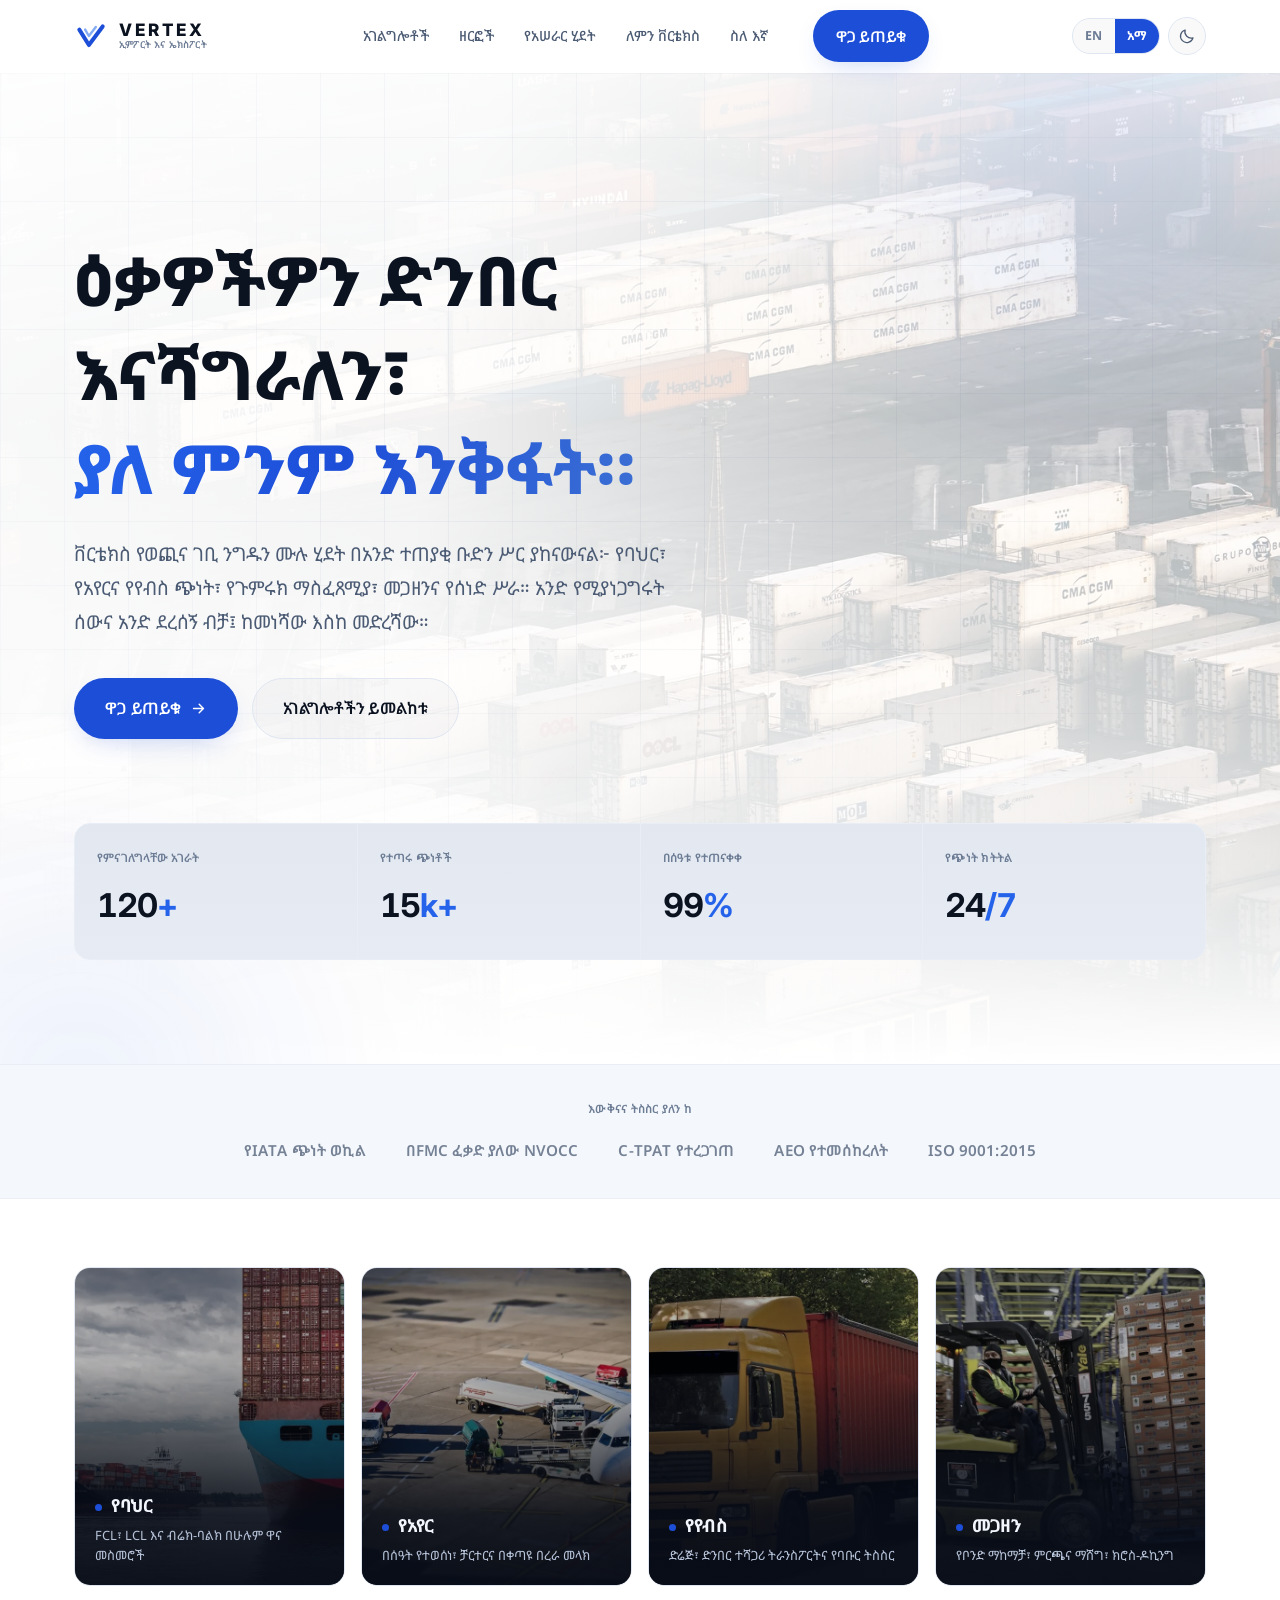
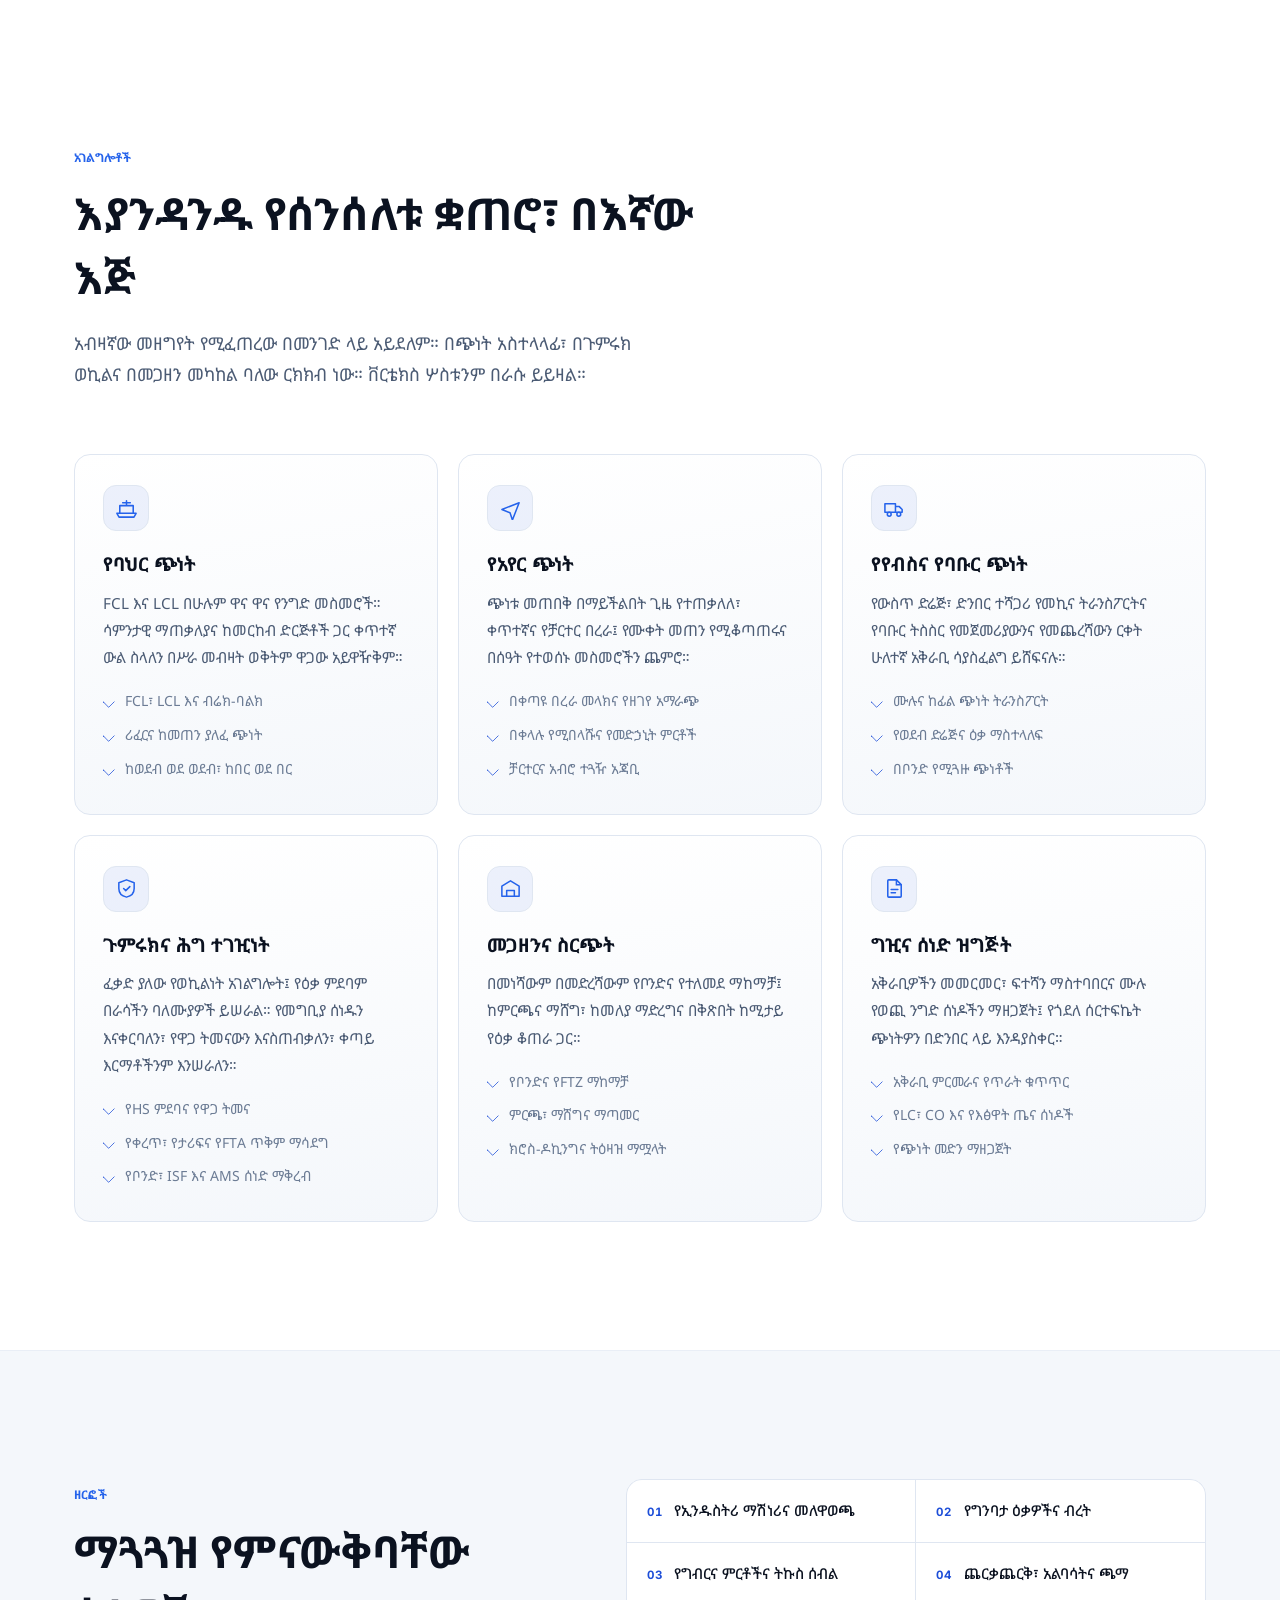
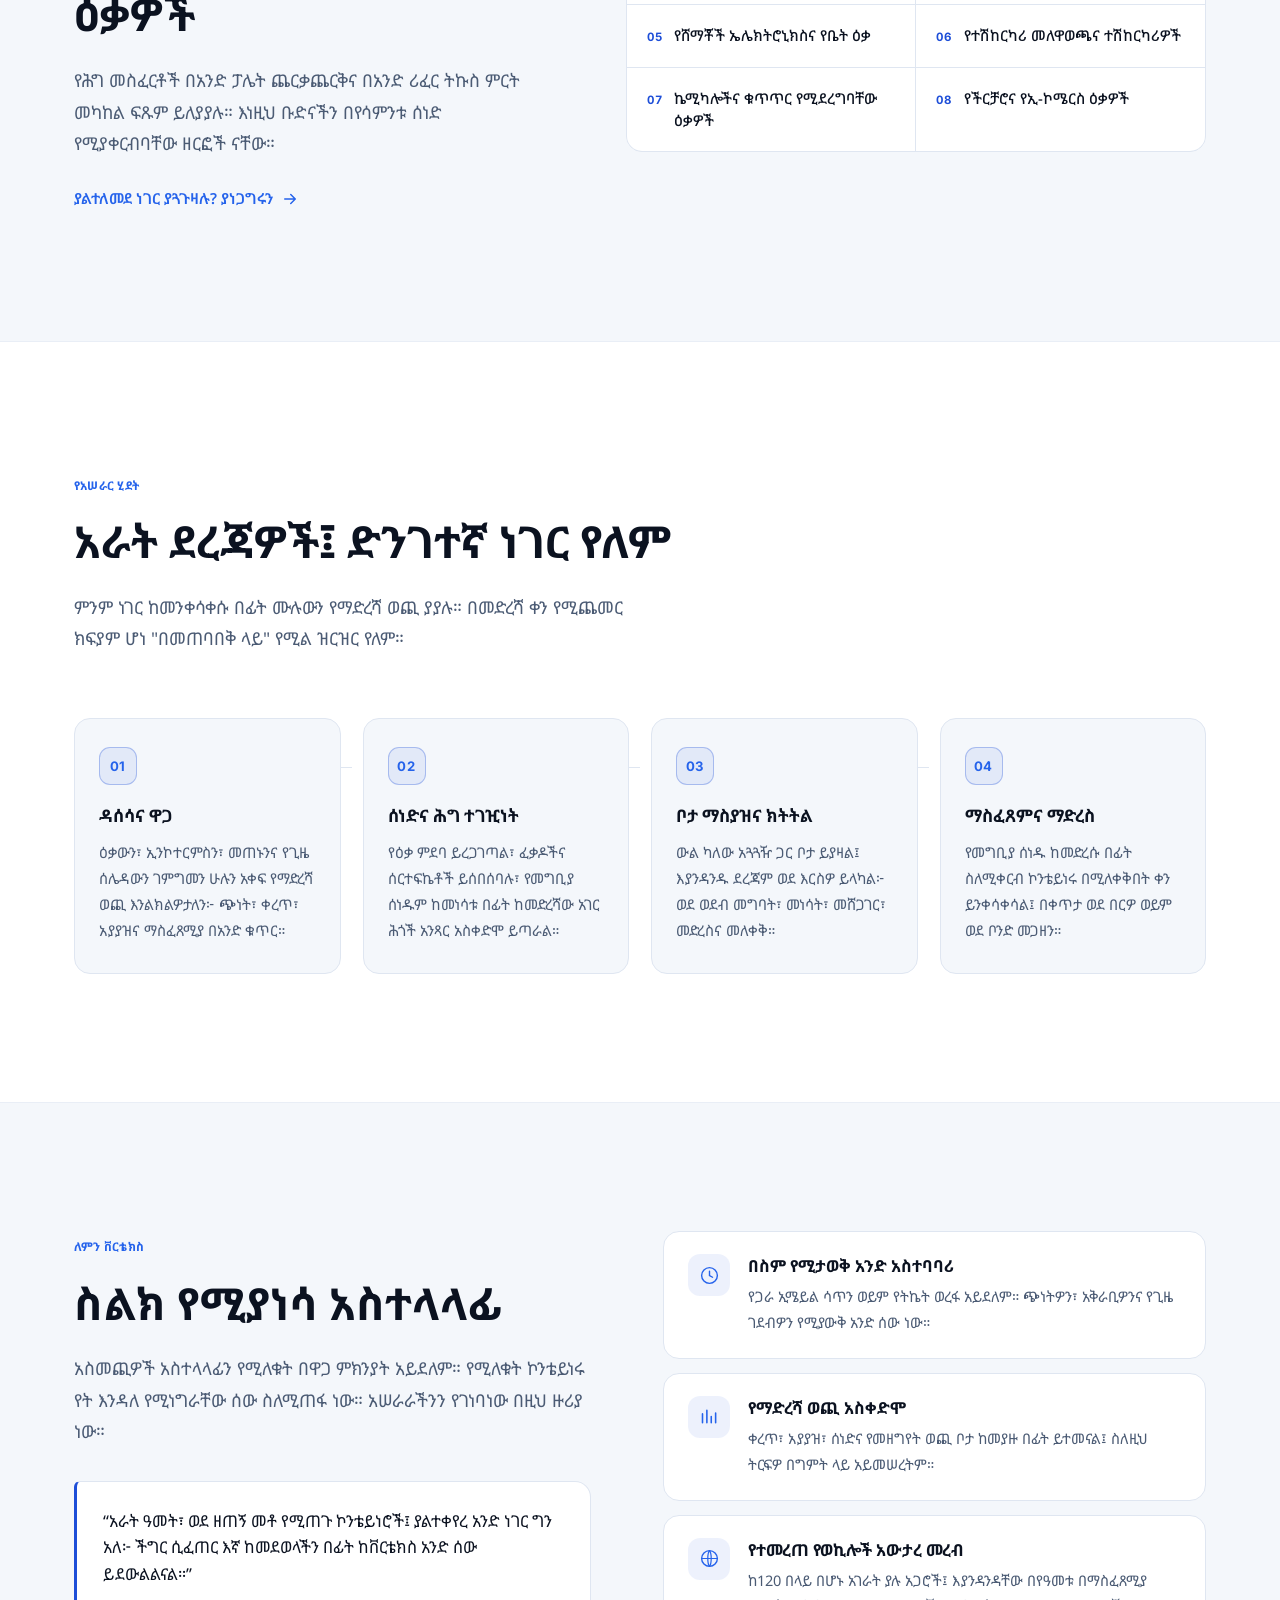
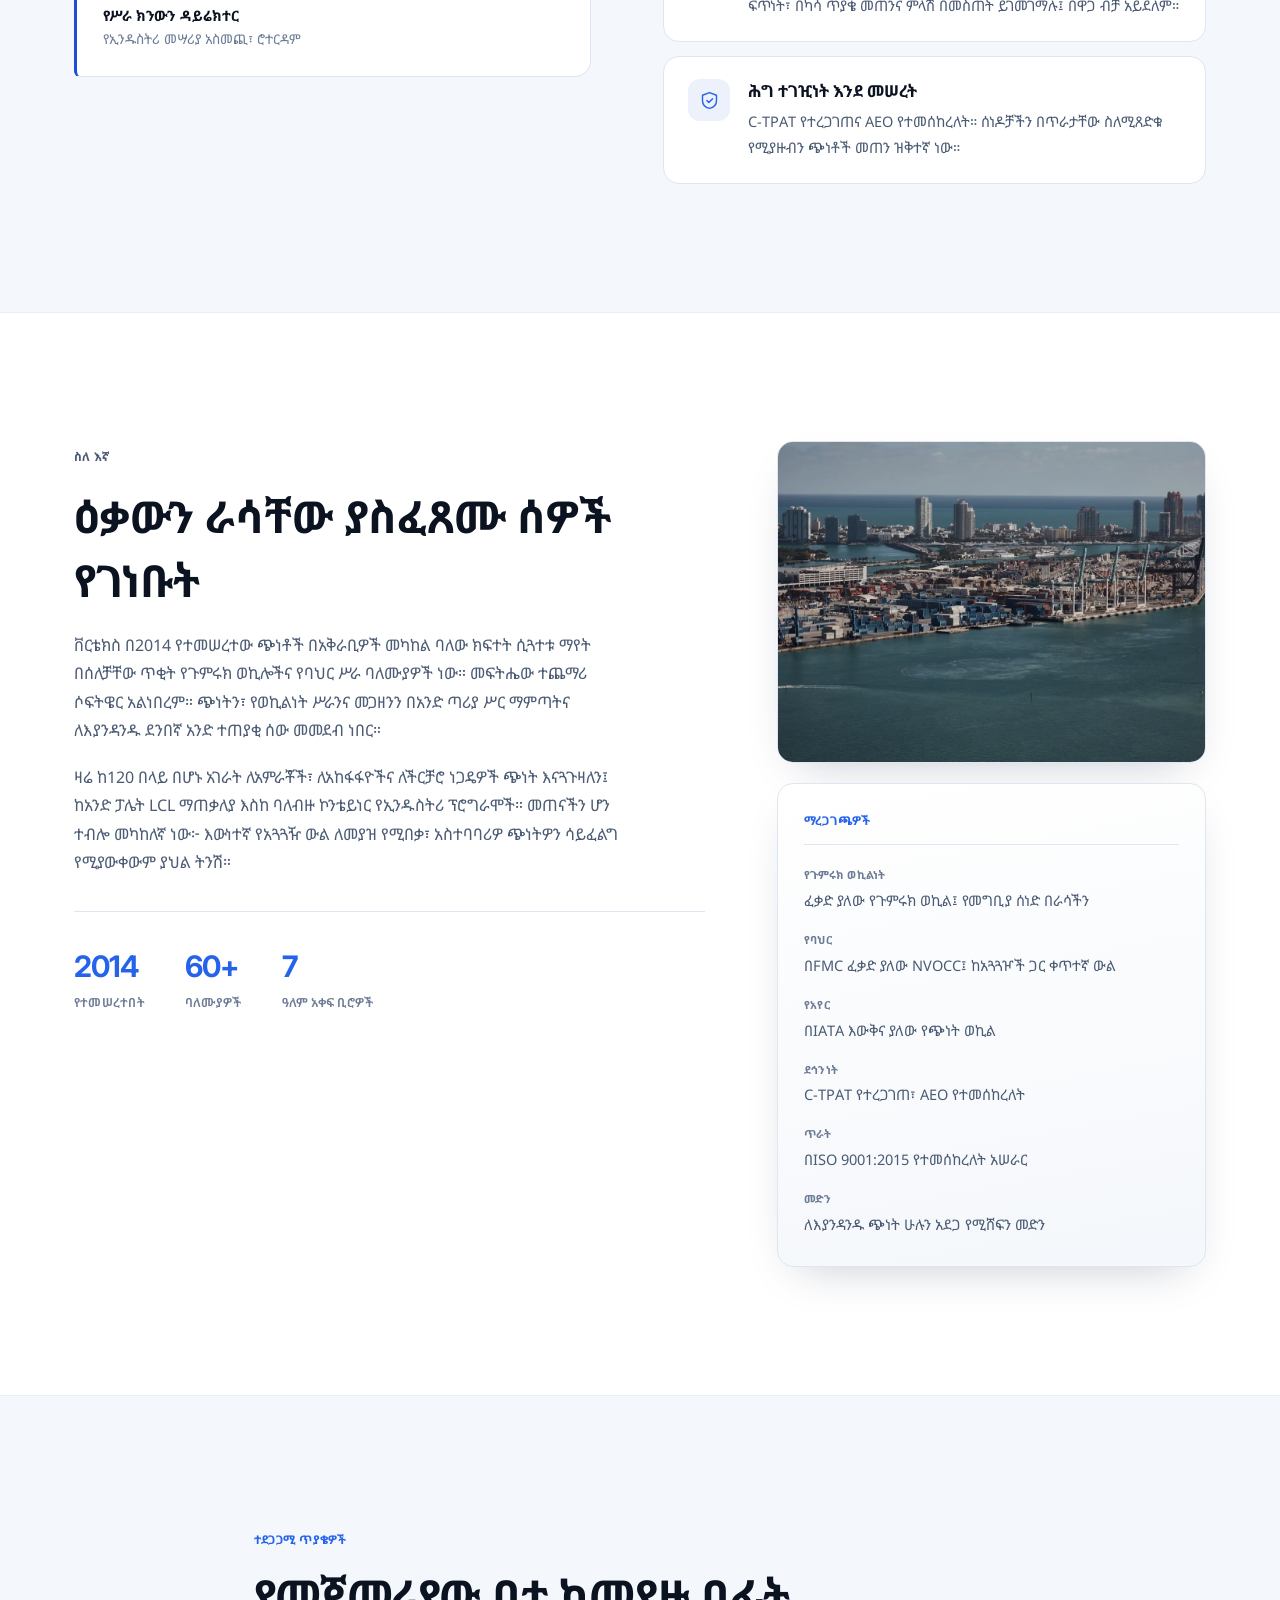
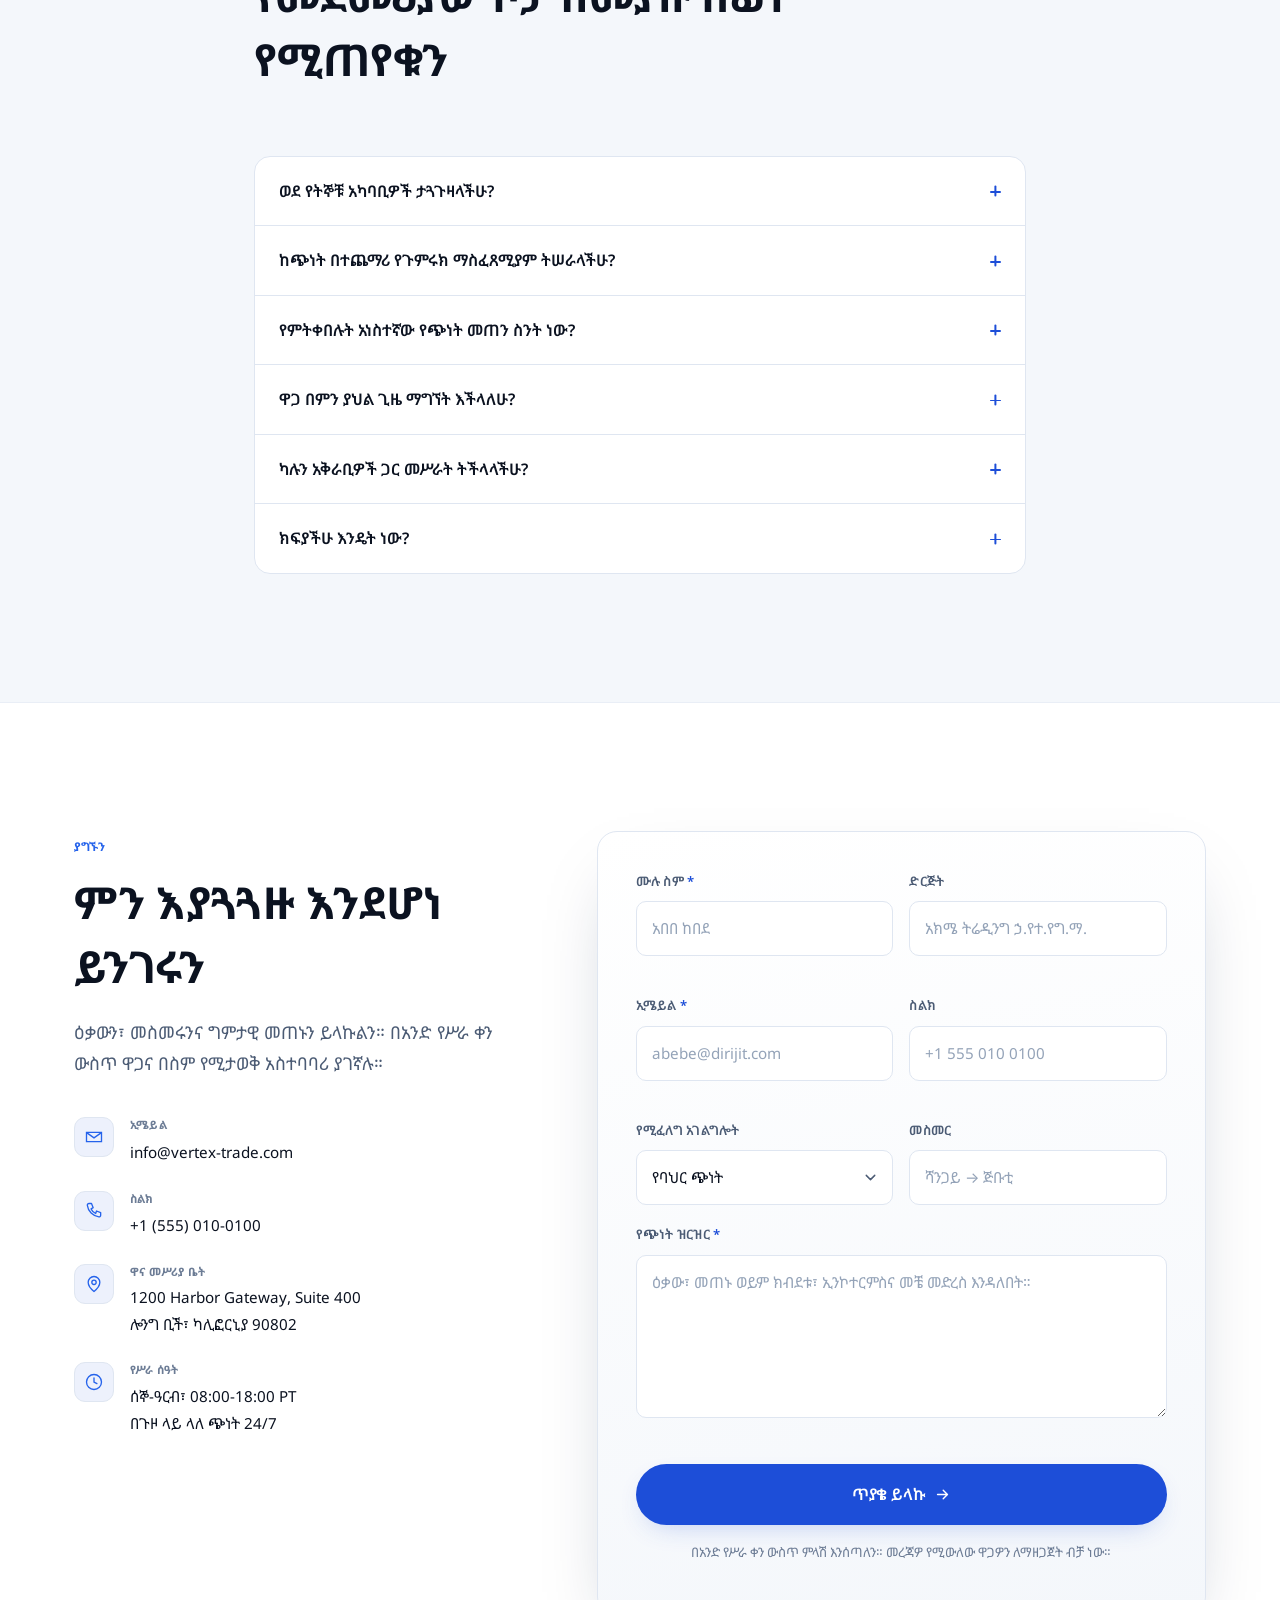
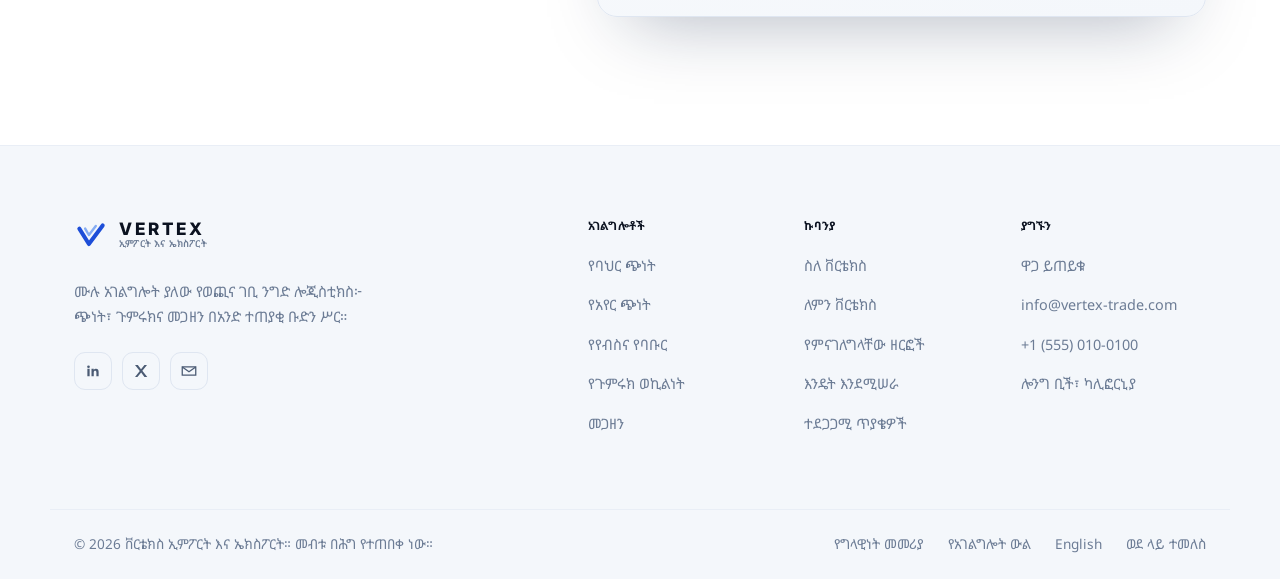
==== am/index.html @ 6eb00df9 "Vertex Import & Export: bilingual static marketing site Single-page site in English (/) and Amharic " ====
<!doctype html>
<html lang="am">
<head>
<meta charset="utf-8">
<meta name="viewport" content="width=device-width, initial-scale=1">

<title>ቨርቴክስ ኢምፖርት እና ኤክስፖርት | ዓለም አቀፍ የጭነት ማስተላለፍና የጉምሩክ አገልግሎት</title>
<meta name="description" content="ቨርቴክስ የባህር፣ የአየርና የየብስ ጭነት፣ የጉምሩክ ማስፈጸሚያ፣ የመጋዘንና የንግድ ሰነድ አገልግሎቶችን ከ120 በላይ በሆኑ አገራት የሚሰጥ ሙሉ አገልግሎት ያለው የወጪና ገቢ ንግድ ኩባንያ ነው።">
<meta name="keywords" content="የወጪና ገቢ ንግድ፣ የጭነት ማስተላለፍ፣ ጉምሩክ ወኪል፣ የባህር ጭነት፣ የአየር ጭነት፣ ሎጂስቲክስ፣ የአቅርቦት ሰንሰለት፣ ዓለም አቀፍ ማጓጓዝ">
<meta name="author" content="ቨርቴክስ ኢምፖርት እና ኤክስፖርት">
<meta name="robots" content="index, follow">
<meta name="theme-color" content="#ffffff">
<link rel="canonical" href="https://www.vertex-trade.com/am/">
<link rel="alternate" hreflang="en" href="https://www.vertex-trade.com/">
<link rel="alternate" hreflang="am" href="https://www.vertex-trade.com/am/">
<link rel="alternate" hreflang="x-default" href="https://www.vertex-trade.com/">

<!-- Open Graph -->
<meta property="og:type" content="website">
<meta property="og:site_name" content="ቨርቴክስ ኢምፖርት እና ኤክስፖርት">
<meta property="og:title" content="ቨርቴክስ ኢምፖርት እና ኤክስፖርት | ዓለም አቀፍ የጭነት ማስተላለፍና የጉምሩክ አገልግሎት">
<meta property="og:description" content="የባህር፣ የአየርና የየብስ ጭነት፣ የጉምሩክ ማስፈጸሚያ፣ መጋዘንና የንግድ ሰነድ ከ120 በላይ በሆኑ አገራት። አንድ አጋር፤ ከመነሻው እስከ መድረሻው።">
<meta property="og:url" content="https://www.vertex-trade.com/am/">
<meta property="og:image" content="https://www.vertex-trade.com/assets/og-image.jpg">
<meta property="og:image:alt" content="ቨርቴክስ ኢምፖርት እና ኤክስፖርት፣ ዓለም አቀፍ የንግድ ሎጂስቲክስ">
<meta property="og:locale" content="am_ET">
<meta property="og:locale:alternate" content="en_US">

<!-- Twitter -->
<meta name="twitter:card" content="summary_large_image">
<meta name="twitter:title" content="ቨርቴክስ ኢምፖርት እና ኤክስፖርት | ዓለም አቀፍ የጭነት ማስተላለፍ">
<meta name="twitter:description" content="የባህር፣ የአየርና የየብስ ጭነት፣ የጉምሩክ ማስፈጸሚያ፣ መጋዘንና የንግድ ሰነድ ከ120 በላይ በሆኑ አገራት።">
<meta name="twitter:image" content="https://www.vertex-trade.com/assets/og-image.jpg">

<link rel="icon" href="../assets/favicon.svg" type="image/svg+xml">
<link rel="apple-touch-icon" href="../assets/apple-touch-icon.png">
<link rel="mask-icon" href="../assets/logo-mark.svg" color="#3b82f6">

<link rel="preconnect" href="https://fonts.googleapis.com">
<link rel="preconnect" href="https://fonts.gstatic.com" crossorigin>
<link href="https://fonts.googleapis.com/css2?family=Inter:wght@400;500;600;700;800&amp;family=Noto+Sans+Ethiopic:wght@400;500;600;700;800&amp;display=swap" rel="stylesheet">
<link rel="stylesheet" href="../styles.css">
<link rel="preload" as="image" href="../assets/img/hero-port.webp" type="image/webp" fetchpriority="high">

<script type="application/ld+json">
{
  "@context": "https://schema.org",
  "@graph": [
    {
      "@type": "Organization",
      "@id": "https://www.vertex-trade.com/#organization",
      "name": "ቨርቴክስ ኢምፖርት እና ኤክስፖርት",
      "alternateName": "ቨርቴክስ",
      "url": "https://www.vertex-trade.com/am/",
      "logo": "https://www.vertex-trade.com/assets/logo.png",
      "description": "የባህር፣ የአየርና የየብስ ጭነት ማስተላለፍ፣ የጉምሩክ ወኪልነት፣ የመጋዘንና የንግድ ሰነድ አገልግሎቶችን የሚሰጥ ሙሉ አገልግሎት ያለው የወጪና ገቢ ንግድ ኩባንያ።",
      "foundingDate": "2014",
      "email": "info@vertex-trade.com",
      "telephone": "+1-555-0100",
      "address": {
        "@type": "PostalAddress",
        "streetAddress": "1200 Harbor Gateway, Suite 400",
        "addressLocality": "Long Beach",
        "addressRegion": "CA",
        "postalCode": "90802",
        "addressCountry": "US"
      },
      "areaServed": { "@type": "Place", "name": "ዓለም አቀፍ" },
      "sameAs": [
        "https://www.linkedin.com/company/vertex-trade",
        "https://twitter.com/vertextrade"
      ]
    },
    {
      "@type": "WebSite",
      "@id": "https://www.vertex-trade.com/am/#website",
      "url": "https://www.vertex-trade.com/am/",
      "name": "ቨርቴክስ ኢምፖርት እና ኤክስፖርት",
      "publisher": { "@id": "https://www.vertex-trade.com/#organization" },
      "inLanguage": "am-ET"
    },
    {
      "@type": "Service",
      "serviceType": "የጭነት ማስተላለፍና የጉምሩክ ወኪልነት",
      "provider": { "@id": "https://www.vertex-trade.com/#organization" },
      "areaServed": { "@type": "Place", "name": "ዓለም አቀፍ" },
      "hasOfferCatalog": {
        "@type": "OfferCatalog",
        "name": "የቨርቴክስ ሎጂስቲክስ አገልግሎቶች",
        "itemListElement": [
          { "@type": "Offer", "itemOffered": { "@type": "Service", "name": "የባህር ጭነት (FCL እና LCL)" } },
          { "@type": "Offer", "itemOffered": { "@type": "Service", "name": "የአየር ጭነት" } },
          { "@type": "Offer", "itemOffered": { "@type": "Service", "name": "የየብስና የባቡር ትራንስፖርት" } },
          { "@type": "Offer", "itemOffered": { "@type": "Service", "name": "የጉምሩክ ወኪልነትና ሕግ ተገዢነት" } },
          { "@type": "Offer", "itemOffered": { "@type": "Service", "name": "መጋዘንና ስርጭት" } },
          { "@type": "Offer", "itemOffered": { "@type": "Service", "name": "ግዢና የንግድ ሰነድ ዝግጅት" } }
        ]
      }
    },
    {
      "@type": "FAQPage",
      "mainEntity": [
        {
          "@type": "Question",
          "name": "ቨርቴክስ ወደ የትኞቹ አካባቢዎች ያጓጉዛል?",
          "acceptedAnswer": { "@type": "Answer", "text": "ቨርቴክስ በተመረጡ አጓጓዦች፣ ወኪሎችና የቦንድ መጋዘኖች አውታረ መረብ አማካኝነት ከ120 በላይ ወደሆኑ አገራት ጭነት ያጓጉዛል። ከፍተኛ የመስመር ጥግግት ያለው በእስያ-ፓስፊክ፣ በሰሜን አሜሪካ፣ በአውሮፓና በምሥራቅ አፍሪካ ነው።" }
        },
        {
          "@type": "Question",
          "name": "ከጭነት በተጨማሪ የጉምሩክ ማስፈጸሚያም ትሠራላችሁ?",
          "acceptedAnswer": { "@type": "Answer", "text": "አዎን። ቨርቴክስ ፈቃድ ያለው የጉምሩክ ወኪል ነው። የዕቃ ምደባ፣ ዋጋ ትመና፣ የቀረጥ ስሌት፣ የመግቢያ ሰነድ ማቅረብና ከዚያ በኋላ የሚደረጉ እርማቶች በራሳችን ባለሙያዎች ይከናወናሉ። ስለዚህ ጭነቱና ማስፈጸሚያው በአንድ ተጠያቂ ቡድን እጅ ይቆያሉ።" }
        },
        {
          "@type": "Question",
          "name": "የምትቀበሉት አነስተኛው የጭነት መጠን ስንት ነው?",
          "acceptedAnswer": { "@type": "Answer", "text": "አነስተኛ ገደብ የለም። ከአንድ ፓሌት ጀምሮ የLCL ጭነት እናጠቃልላለን፤ እስከ ባለብዙ ኮንቴይነር ፕሮግራሞችና የተከራየ የአየር ጭነት ድረስም እናስፋፋለን።" }
        },
        {
          "@type": "Question",
          "name": "የጭነት ዋጋ በምን ያህል ጊዜ ማግኘት እችላለሁ?",
          "acceptedAnswer": { "@type": "Answer", "text": "የተለመዱ መስመሮች ዋጋ በአንድ የሥራ ቀን ውስጥ ይደርስዎታል። ልዩ አያያዝ የሚሹ፣ አደገኛ ዕቃዎች ወይም የፕሮጀክት ጭነት ዋጋ ግን ከሁለት እስከ ሦስት የሥራ ቀናት ይወስዳል።" }
        }
      ]
    }
  ]
}
</script>
<script>
/* Runs before first paint so the saved theme never flashes.
   Light is the default; dark is opt-in. */
(function () {
  var d = document.documentElement;
  d.classList.add('js');
  try {
    var t = localStorage.getItem('vertex-theme');
    if (t === 'dark' || t === 'light') d.setAttribute('data-theme', t);
  } catch (e) {}
})();
</script>
</head>

<body>
<a class="skip-link" href="#main">ወደ ይዘቱ ዝለል</a>

<!-- ============ HEADER ============ -->
<header class="site-header" id="siteHeader">
  <div class="container header-inner">
    <a class="brand" href="#hero" aria-label="ቨርቴክስ ኢምፖርት እና ኤክስፖርት፣ ወደ ላይ ተመለስ">
      <svg class="brand-mark" viewBox="0 0 64 64" aria-hidden="true" focusable="false">
        <path class="bm-outer" d="M10 20 L28 49 L54 14" fill="none" stroke-width="7.5" stroke-linecap="round" stroke-linejoin="round"/>
        <path class="bm-inner" d="M21 20 L28 32 L41 15" fill="none" stroke-width="4.6" stroke-linecap="round" stroke-linejoin="round"/>
      </svg>
      <span class="brand-text">
        <strong>VERTEX</strong>
        <em>ኢምፖርት እና ኤክስፖርት</em>
      </span>
    </a>

    <nav class="nav" id="primaryNav" aria-label="ዋና ዝርዝር">
      <ul class="nav-list">
        <li><a href="#services">አገልግሎቶች</a></li>
        <li><a href="#sectors">ዘርፎች</a></li>
        <li><a href="#process">የአሠራር ሂደት</a></li>
        <li><a href="#why">ለምን ቨርቴክስ</a></li>
        <li><a href="#about">ስለ እኛ</a></li>
      </ul>
      <a class="btn btn-primary nav-cta" href="#contact">ዋጋ ይጠይቁ</a>
    </nav>

    <div class="head-tools">
      <div class="lang-switch" role="group" aria-label="ቋንቋ">
        <a href="../index.html" hreflang="en" lang="en">EN</a>
        <a href="index.html" class="am" aria-current="true" hreflang="am" lang="am">አማ</a>
      </div>

      <button class="theme-toggle" id="themeToggle" type="button"
              aria-label="ወደ ጨለማ ገጽታ ቀይር" aria-pressed="false" title="ገጽታ ቀይር"
              data-label-template="ወደ {theme} ገጽታ ቀይር" data-dark="ጨለማ" data-light="ብርሃን">
        <svg class="i-moon" viewBox="0 0 24 24" aria-hidden="true">
          <path d="M20 14.5A8.5 8.5 0 0 1 9.5 4a8.5 8.5 0 1 0 10.5 10.5Z"
                fill="none" stroke="currentColor" stroke-width="1.7" stroke-linejoin="round"/>
        </svg>
        <svg class="i-sun" viewBox="0 0 24 24" aria-hidden="true">
          <circle cx="12" cy="12" r="4.2" fill="none" stroke="currentColor" stroke-width="1.7"/>
          <path d="M12 2.6v2.2M12 19.2v2.2M21.4 12h-2.2M4.8 12H2.6M18.6 5.4 17 7M7 17l-1.6 1.6M18.6 18.6 17 17M7 7 5.4 5.4"
                fill="none" stroke="currentColor" stroke-width="1.7" stroke-linecap="round"/>
        </svg>
      </button>

      <button class="nav-toggle" id="navToggle" type="button"
              aria-label="ዝርዝር ክፈት" aria-expanded="false" aria-controls="primaryNav">
        <span></span><span></span><span></span>
      </button>
    </div>
  </div>
  <div class="scroll-progress" id="scrollProgress" aria-hidden="true"></div>
</header>

<main id="main">

  <!-- ============ HERO ============ -->
  <section class="hero" id="hero">
    <div class="hero-bg" aria-hidden="true">
      <picture class="hero-photo">
        <source type="image/webp"
                srcset="../assets/img/hero-port-1200.webp 1200w, ../assets/img/hero-port.webp 2400w"
                sizes="100vw">
        <img src="../assets/img/hero-port.jpg"
             srcset="../assets/img/hero-port-1200.jpg 1200w, ../assets/img/hero-port.jpg 2400w"
             sizes="100vw" alt="" width="2400" height="1200"
             fetchpriority="high" decoding="async">
      </picture>
      <span class="hero-scrim"></span>
      <span class="orb orb-1"></span>
      <span class="orb orb-2"></span>
      <span class="grid-lines"></span>
    </div>

    <div class="container hero-inner">
      <h1 class="hero-title reveal">
        ዕቃዎችዎን ድንበር እናሻግራለን፣<br>
        <span class="grad">ያለ ምንም እንቅፋት።</span>
      </h1>

      <p class="hero-sub reveal">
        ቨርቴክስ የወጪና ገቢ ንግዱን ሙሉ ሂደት በአንድ ተጠያቂ ቡድን ሥር ያከናውናል፦ የባህር፣ የአየርና
        የየብስ ጭነት፣ የጉምሩክ ማስፈጸሚያ፣ መጋዘንና የሰነድ ሥራ። አንድ የሚያነጋግሩት ሰውና
        አንድ ደረሰኝ ብቻ፤ ከመነሻው እስከ መድረሻው።
      </p>

      <div class="hero-actions reveal">
        <a class="btn btn-primary btn-lg" href="#contact">
          ዋጋ ይጠይቁ
          <svg viewBox="0 0 24 24" aria-hidden="true" class="btn-icon"><path d="M5 12h13M13 6l6 6-6 6" fill="none" stroke="currentColor" stroke-width="2" stroke-linecap="round" stroke-linejoin="round"/></svg>
        </a>
        <a class="btn btn-ghost btn-lg" href="#services">አገልግሎቶችን ይመልከቱ</a>
      </div>

      <dl class="stats reveal">
        <div class="stat">
          <dt>የምናገለግላቸው አገራት</dt>
          <dd><span class="counter" data-to="120">0</span><span class="unit">+</span></dd>
        </div>
        <div class="stat">
          <dt>የተጣሩ ጭነቶች</dt>
          <dd><span class="counter" data-to="15">0</span><span class="unit">k+</span></dd>
        </div>
        <div class="stat">
          <dt>በሰዓቱ የተጠናቀቀ</dt>
          <dd><span class="counter" data-to="99">0</span><span class="unit">%</span></dd>
        </div>
        <div class="stat">
          <dt>የጭነት ክትትል</dt>
          <dd><span class="counter" data-to="24">0</span><span class="unit">/7</span></dd>
        </div>
      </dl>
    </div>
  </section>

  <!-- ============ LOGO / TRUST STRIP ============ -->
  <section class="trust" aria-label="አጋሮችና እውቅናዎች">
    <div class="container">
      <p class="trust-label reveal">እውቅናና ትስስር ያለን ከ</p>
      <ul class="trust-list reveal">
        <li>የIATA ጭነት ወኪል</li>
        <li>በFMC ፈቃድ ያለው NVOCC</li>
        <li>C-TPAT የተረጋገጠ</li>
        <li>AEO የተመሰከረለት</li>
        <li>ISO 9001:2015</li>
      </ul>
    </div>
  </section>

  <!-- ============ MODE BAND ============ -->
  <section class="modes" aria-label="ቨርቴክስ ጭነትን እንዴት እንደሚያጓጉዝ">
    <div class="container">
      <ul class="mode-grid">
        <li class="mode reveal">
          <picture>
            <source type="image/webp" srcset="../assets/img/mode-ocean.webp">
            <img src="../assets/img/mode-ocean.jpg" width="900" height="680" loading="lazy" decoding="async"
                 alt="ጭነት የጫነ የኮንቴይነር መርከብ ወደ ወደብ ሲቃረብ">
          </picture>
          <div class="mode-body">
            <p class="mode-label">የባህር</p>
            <p class="mode-note">FCL፣ LCL እና ብሬክ-ባልክ በሁሉም ዋና መስመሮች</p>
          </div>
        </li>
        <li class="mode reveal">
          <picture>
            <source type="image/webp" srcset="../assets/img/mode-air.webp">
            <img src="../assets/img/mode-air.jpg" width="900" height="680" loading="lazy" decoding="async"
                 alt="የመሬት ሠራተኞች በአውሮፕላን ላይ ጭነት ሲጭኑ">
          </picture>
          <div class="mode-body">
            <p class="mode-label">የአየር</p>
            <p class="mode-note">በሰዓት የተወሰነ፣ ቻርተርና በቀጣዩ በረራ መላክ</p>
          </div>
        </li>
        <li class="mode reveal">
          <picture>
            <source type="image/webp" srcset="../assets/img/mode-road.webp">
            <img src="../assets/img/mode-road.jpg" width="900" height="680" loading="lazy" decoding="async"
                 alt="ኮንቴይነር የጫነ የጭነት መኪና በመንገድ ላይ">
          </picture>
          <div class="mode-body">
            <p class="mode-label">የየብስ</p>
            <p class="mode-note">ድሬጅ፣ ድንበር ተሻጋሪ ትራንስፖርትና የባቡር ትስስር</p>
          </div>
        </li>
        <li class="mode reveal">
          <picture>
            <source type="image/webp" srcset="../assets/img/mode-warehouse.webp">
            <img src="../assets/img/mode-warehouse.jpg" width="900" height="680" loading="lazy" decoding="async"
                 alt="ፎርክሊፍት በመጋዘን ውስጥ በፓሌት የተደረደሩ ዕቃዎችን ሲያንቀሳቅስ">
          </picture>
          <div class="mode-body">
            <p class="mode-label">መጋዘን</p>
            <p class="mode-note">የቦንድ ማከማቻ፣ ምርጫና ማሸግ፣ ክሮስ-ዶኪንግ</p>
          </div>
        </li>
      </ul>
    </div>
  </section>

  <!-- ============ SERVICES ============ -->
  <section class="section" id="services">
    <div class="container">
      <header class="section-head reveal">
        <p class="section-tag">አገልግሎቶች</p>
        <h2 class="section-title">እያንዳንዱ የሰንሰለቱ ቋጠሮ፣ በእኛው እጅ</h2>
        <p class="section-lead">
          አብዛኛው መዘግየት የሚፈጠረው በመንገድ ላይ አይደለም። በጭነት አስተላላፊ፣ በጉምሩክ ወኪልና
          በመጋዘን መካከል ባለው ርክክብ ነው። ቨርቴክስ ሦስቱንም በራሱ ይይዛል።
        </p>
      </header>

      <div class="cards">
        <article class="card reveal">
          <span class="card-icon" aria-hidden="true">
            <svg viewBox="0 0 24 24"><path d="M2 17h20l-2.2 4H4.2L2 17Z" fill="none" stroke="currentColor" stroke-width="1.6" stroke-linejoin="round"/><path d="M5 17V9h14v8M12 9V4M8 6h8" fill="none" stroke="currentColor" stroke-width="1.6" stroke-linecap="round" stroke-linejoin="round"/></svg>
          </span>
          <h3>የባህር ጭነት</h3>
          <p>
            FCL እና LCL በሁሉም ዋና ዋና የንግድ መስመሮች። ሳምንታዊ ማጠቃለያና ከመርከብ ድርጅቶች
            ጋር ቀጥተኛ ውል ስላለን በሥራ መብዛት ወቅትም ዋጋው አይዋዥቅም።
          </p>
          <ul class="card-list">
            <li>FCL፣ LCL እና ብሬክ-ባልክ</li>
            <li>ሪፈርና ከመጠን ያለፈ ጭነት</li>
            <li>ከወደብ ወደ ወደብ፣ ከበር ወደ በር</li>
          </ul>
        </article>

        <article class="card reveal">
          <span class="card-icon" aria-hidden="true">
            <svg viewBox="0 0 24 24"><path d="M3 13l18-7-7 18-2.5-7.5L3 13Z" fill="none" stroke="currentColor" stroke-width="1.6" stroke-linecap="round" stroke-linejoin="round"/></svg>
          </span>
          <h3>የአየር ጭነት</h3>
          <p>
            ጭነቱ መጠበቅ በማይችልበት ጊዜ የተጠቃለለ፣ ቀጥተኛና የቻርተር በረራ፤ የሙቀት መጠን
            የሚቆጣጠሩና በሰዓት የተወሰኑ መስመሮችን ጨምሮ።
          </p>
          <ul class="card-list">
            <li>በቀጣዩ በረራ መላክና የዘገየ አማራጭ</li>
            <li>በቀላሉ የሚበላሹና የመድኃኒት ምርቶች</li>
            <li>ቻርተርና አብሮ ተጓዥ አጃቢ</li>
          </ul>
        </article>

        <article class="card reveal">
          <span class="card-icon" aria-hidden="true">
            <svg viewBox="0 0 24 24"><path d="M2 16V7h11v9M13 10h4l3 3v3M2 16h18" fill="none" stroke="currentColor" stroke-width="1.6" stroke-linecap="round" stroke-linejoin="round"/><circle cx="6.5" cy="18" r="2" fill="none" stroke="currentColor" stroke-width="1.6"/><circle cx="16.5" cy="18" r="2" fill="none" stroke="currentColor" stroke-width="1.6"/></svg>
          </span>
          <h3>የየብስና የባቡር ጭነት</h3>
          <p>
            የውስጥ ድሬጅ፣ ድንበር ተሻጋሪ የመኪና ትራንስፖርትና የባቡር ትስስር የመጀመሪያውንና
            የመጨረሻውን ርቀት ሁለተኛ አቅራቢ ሳያስፈልግ ይሸፍናሉ።
          </p>
          <ul class="card-list">
            <li>ሙሉና ከፊል ጭነት ትራንስፖርት</li>
            <li>የወደብ ድሬጅና ዕቃ ማስተላለፍ</li>
            <li>በቦንድ የሚጓዙ ጭነቶች</li>
          </ul>
        </article>

        <article class="card reveal">
          <span class="card-icon" aria-hidden="true">
            <svg viewBox="0 0 24 24"><path d="M12 3l8 3v6c0 5-3.4 8-8 9-4.6-1-8-4-8-9V6l8-3Z" fill="none" stroke="currentColor" stroke-width="1.6" stroke-linejoin="round"/><path d="M9 12l2.2 2.2L15.5 10" fill="none" stroke="currentColor" stroke-width="1.6" stroke-linecap="round" stroke-linejoin="round"/></svg>
          </span>
          <h3>ጉምሩክና ሕግ ተገዢነት</h3>
          <p>
            ፈቃድ ያለው የወኪልነት አገልግሎት፤ የዕቃ ምደባም በራሳችን ባለሙያዎች ይሠራል።
            የመግቢያ ሰነዱን እናቀርባለን፣ የዋጋ ትመናውን እናስጠብቃለን፣ ቀጣይ እርማቶችንም እንሠራለን።
          </p>
          <ul class="card-list">
            <li>የHS ምደባና የዋጋ ትመና</li>
            <li>የቀረጥ፣ የታሪፍና የFTA ጥቅም ማሳደግ</li>
            <li>የቦንድ፣ ISF እና AMS ሰነድ ማቅረብ</li>
          </ul>
        </article>

        <article class="card reveal">
          <span class="card-icon" aria-hidden="true">
            <svg viewBox="0 0 24 24"><path d="M3 9.5 12 4l9 5.5V20H3V9.5Z" fill="none" stroke="currentColor" stroke-width="1.6" stroke-linejoin="round"/><path d="M8 20v-6h8v6M8 14h8" fill="none" stroke="currentColor" stroke-width="1.6" stroke-linecap="round" stroke-linejoin="round"/></svg>
          </span>
          <h3>መጋዘንና ስርጭት</h3>
          <p>
            በመነሻውም በመድረሻውም የቦንድና የተለመደ ማከማቻ፤ ከምርጫና ማሸግ፣ ከመለያ ማድረግና
            በቅጽበት ከሚታይ የዕቃ ቆጠራ ጋር።
          </p>
          <ul class="card-list">
            <li>የቦንድና የFTZ ማከማቻ</li>
            <li>ምርጫ፣ ማሸግና ማጣመር</li>
            <li>ክሮስ-ዶኪንግና ትዕዛዝ ማሟላት</li>
          </ul>
        </article>

        <article class="card reveal">
          <span class="card-icon" aria-hidden="true">
            <svg viewBox="0 0 24 24"><path d="M14 3H6a1 1 0 0 0-1 1v16a1 1 0 0 0 1 1h12a1 1 0 0 0 1-1V8l-5-5Z" fill="none" stroke="currentColor" stroke-width="1.6" stroke-linejoin="round"/><path d="M14 3v5h5M8.5 13h7M8.5 16.5h4.5" fill="none" stroke="currentColor" stroke-width="1.6" stroke-linecap="round"/></svg>
          </span>
          <h3>ግዢና ሰነድ ዝግጅት</h3>
          <p>
            አቅራቢዎችን መመርመር፣ ፍተሻን ማስተባበርና ሙሉ የወጪ ንግድ ሰነዶችን ማዘጋጀት፤
            የጎደለ ሰርተፍኬት ጭነትዎን በድንበር ላይ እንዳያስቀር።
          </p>
          <ul class="card-list">
            <li>አቅራቢ ምርመራና የጥራት ቁጥጥር</li>
            <li>የLC፣ CO እና የእፅዋት ጤና ሰነዶች</li>
            <li>የጭነት መድን ማዘጋጀት</li>
          </ul>
        </article>
      </div>
    </div>
  </section>

  <!-- ============ SECTORS ============ -->
  <section class="section section-alt" id="sectors">
    <div class="container sectors-grid">
      <div class="sectors-copy reveal">
        <p class="section-tag">ዘርፎች</p>
        <h2 class="section-title">ማጓጓዝ የምናውቅባቸው ዕቃዎች</h2>
        <p class="section-lead">
          የሕግ መስፈርቶች በአንድ ፓሌት ጨርቃጨርቅና በአንድ ሪፈር ትኩስ ምርት መካከል ፍጹም
          ይለያያሉ። እነዚህ ቡድናችን በየሳምንቱ ሰነድ የሚያቀርብባቸው ዘርፎች ናቸው።
        </p>
        <a class="link-arrow" href="#contact">
          ያልተለመደ ነገር ያጓጉዛሉ? ያነጋግሩን
          <svg viewBox="0 0 24 24" aria-hidden="true"><path d="M5 12h13M13 6l6 6-6 6" fill="none" stroke="currentColor" stroke-width="2" stroke-linecap="round" stroke-linejoin="round"/></svg>
        </a>
      </div>

      <ul class="sector-list reveal">
        <li><span>01</span>የኢንዱስትሪ ማሽነሪና መለዋወጫ</li>
        <li><span>02</span>የግንባታ ዕቃዎችና ብረት</li>
        <li><span>03</span>የግብርና ምርቶችና ትኩስ ሰብል</li>
        <li><span>04</span>ጨርቃጨርቅ፣ አልባሳትና ጫማ</li>
        <li><span>05</span>የሸማቾች ኤሌክትሮኒክስና የቤት ዕቃ</li>
        <li><span>06</span>የተሽከርካሪ መለዋወጫና ተሽከርካሪዎች</li>
        <li><span>07</span>ኬሚካሎችና ቁጥጥር የሚደረግባቸው ዕቃዎች</li>
        <li><span>08</span>የችርቻሮና የኢ-ኮሜርስ ዕቃዎች</li>
      </ul>
    </div>
  </section>

  <!-- ============ PROCESS ============ -->
  <section class="section" id="process">
    <div class="container">
      <header class="section-head reveal">
        <p class="section-tag">የአሠራር ሂደት</p>
        <h2 class="section-title">አራት ደረጃዎች፤ ድንገተኛ ነገር የለም</h2>
        <p class="section-lead">
          ምንም ነገር ከመንቀሳቀሱ በፊት ሙሉውን የማድረሻ ወጪ ያያሉ። በመድረሻ ቀን የሚጨመር
          ክፍያም ሆነ "በመጠባበቅ ላይ" የሚል ዝርዝር የለም።
        </p>
      </header>

      <ol class="steps">
        <li class="step reveal">
          <span class="step-num">01</span>
          <h3>ዳሰሳና ዋጋ</h3>
          <p>
            ዕቃውን፣ ኢንኮተርምስን፣ መጠኑንና የጊዜ ሰሌዳውን ገምግመን ሁሉን አቀፍ የማድረሻ ወጪ
            እንልክልዎታለን፦ ጭነት፣ ቀረጥ፣ አያያዝና ማስፈጸሚያ በአንድ ቁጥር።
          </p>
        </li>
        <li class="step reveal">
          <span class="step-num">02</span>
          <h3>ሰነድና ሕግ ተገዢነት</h3>
          <p>
            የዕቃ ምደባ ይረጋገጣል፣ ፈቃዶችና ሰርተፍኬቶች ይሰበሰባሉ፣ የመግቢያ ሰነዱም ከመነሳቱ በፊት
            ከመድረሻው አገር ሕጎች አንጻር አስቀድሞ ይጣራል።
          </p>
        </li>
        <li class="step reveal">
          <span class="step-num">03</span>
          <h3>ቦታ ማስያዝና ክትትል</h3>
          <p>
            ውል ካለው አጓጓዥ ጋር ቦታ ይያዛል፤ እያንዳንዱ ደረጃም ወደ እርስዎ ይላካል፦
            ወደ ወደብ መግባት፣ መነሳት፣ መሸጋገር፣ መድረስና መለቀቅ።
          </p>
        </li>
        <li class="step reveal">
          <span class="step-num">04</span>
          <h3>ማስፈጸምና ማድረስ</h3>
          <p>
            የመግቢያ ሰነዱ ከመድረሱ በፊት ስለሚቀርብ ኮንቴይነሩ በሚለቀቅበት ቀን ይንቀሳቀሳል፤
            በቀጥታ ወደ በርዎ ወይም ወደ ቦንድ መጋዘን።
          </p>
        </li>
      </ol>
    </div>
  </section>

  <!-- ============ WHY VERTEX ============ -->
  <section class="section section-alt" id="why">
    <div class="container why-grid">
      <div class="why-copy reveal">
        <p class="section-tag">ለምን ቨርቴክስ</p>
        <h2 class="section-title">ስልክ የሚያነሳ አስተላላፊ</h2>
        <p class="section-lead">
          አስመጪዎች አስተላላፊን የሚለቁት በዋጋ ምክንያት አይደለም። የሚለቁት ኮንቴይነሩ የት እንዳለ
          የሚነግራቸው ሰው ስለሚጠፋ ነው። አሠራራችንን የገነባነው በዚህ ዙሪያ ነው።
        </p>
        <div class="why-quote">
          <blockquote>
            &ldquo;አራት ዓመት፣ ወደ ዘጠኝ መቶ የሚጠጉ ኮንቴይነሮች፤ ያልተቀየረ አንድ ነገር ግን አለ፦
            ችግር ሲፈጠር እኛ ከመደወላችን በፊት ከቨርቴክስ አንድ ሰው ይደውልልናል።&rdquo;
          </blockquote>
          <cite>
            <strong>የሥራ ክንውን ዳይሬክተር</strong>
            <span>የኢንዱስትሪ መሣሪያ አስመጪ፣ ሮተርዳም</span>
          </cite>
        </div>
      </div>

      <ul class="why-list reveal">
        <li>
          <span class="why-icon" aria-hidden="true">
            <svg viewBox="0 0 24 24"><circle cx="12" cy="12" r="9" fill="none" stroke="currentColor" stroke-width="1.6"/><path d="M12 7v5l3.5 2" fill="none" stroke="currentColor" stroke-width="1.6" stroke-linecap="round"/></svg>
          </span>
          <div>
            <h3>በስም የሚታወቅ አንድ አስተባባሪ</h3>
            <p>የጋራ ኢሜይል ሳጥን ወይም የትኬት ወረፋ አይደለም። ጭነትዎን፣ አቅራቢዎንና የጊዜ ገደብዎን የሚያውቅ አንድ ሰው ነው።</p>
          </div>
        </li>
        <li>
          <span class="why-icon" aria-hidden="true">
            <svg viewBox="0 0 24 24"><path d="M4 19V9m5 10V5m5 14v-7m5 7V8" fill="none" stroke="currentColor" stroke-width="1.8" stroke-linecap="round"/></svg>
          </span>
          <div>
            <h3>የማድረሻ ወጪ አስቀድሞ</h3>
            <p>ቀረጥ፣ አያያዝ፣ ሰነድና የመዘግየት ወጪ ቦታ ከመያዙ በፊት ይተመናል፤ ስለዚህ ትርፍዎ በግምት ላይ አይመሠረትም።</p>
          </div>
        </li>
        <li>
          <span class="why-icon" aria-hidden="true">
            <svg viewBox="0 0 24 24"><circle cx="12" cy="12" r="9" fill="none" stroke="currentColor" stroke-width="1.6"/><path d="M3 12h18M12 3c2.6 3 2.6 15 0 18M12 3c-2.6 3-2.6 15 0 18" fill="none" stroke="currentColor" stroke-width="1.4"/></svg>
          </span>
          <div>
            <h3>የተመረጠ የወኪሎች አውታረ መረብ</h3>
            <p>ከ120 በላይ በሆኑ አገራት ያሉ አጋሮች፤ እያንዳንዳቸው በየዓመቱ በማስፈጸሚያ ፍጥነት፣ በካሳ ጥያቄ መጠንና ምላሽ በመስጠት ይገመገማሉ፤ በዋጋ ብቻ አይደለም።</p>
          </div>
        </li>
        <li>
          <span class="why-icon" aria-hidden="true">
            <svg viewBox="0 0 24 24"><path d="M12 3l8 3v6c0 5-3.4 8-8 9-4.6-1-8-4-8-9V6l8-3Z" fill="none" stroke="currentColor" stroke-width="1.6" stroke-linejoin="round"/><path d="M9 12l2.2 2.2L15.5 10" fill="none" stroke="currentColor" stroke-width="1.6" stroke-linecap="round" stroke-linejoin="round"/></svg>
          </span>
          <div>
            <h3>ሕግ ተገዢነት እንደ መሠረት</h3>
            <p>C-TPAT የተረጋገጠና AEO የተመሰከረለት። ሰነዶቻችን በጥራታቸው ስለሚጸድቁ የሚያዙብን ጭነቶች መጠን ዝቅተኛ ነው።</p>
          </div>
        </li>
      </ul>
    </div>
  </section>

  <!-- ============ ABOUT ============ -->
  <section class="section" id="about">
    <div class="container about-grid">
      <div class="about-copy reveal">
        <p class="section-tag">ስለ እኛ</p>
        <h2 class="section-title">ዕቃውን ራሳቸው ያስፈጸሙ ሰዎች የገነቡት</h2>
        <p>
          ቨርቴክስ በ2014 የተመሠረተው ጭነቶች በአቅራቢዎች መካከል ባለው ክፍተት ሲጓተቱ ማየት
          በሰለቻቸው ጥቂት የጉምሩክ ወኪሎችና የባህር ሥራ ባለሙያዎች ነው። መፍትሔው ተጨማሪ
          ሶፍትዌር አልነበረም። ጭነትን፣ የወኪልነት ሥራንና መጋዘንን በአንድ ጣሪያ ሥር ማምጣትና
          ለእያንዳንዱ ደንበኛ አንድ ተጠያቂ ሰው መመደብ ነበር።
        </p>
        <p>
          ዛሬ ከ120 በላይ በሆኑ አገራት ለአምራቾች፣ ለአከፋፋዮችና ለችርቻሮ ነጋዴዎች ጭነት
          እናጓጉዛለን፤ ከአንድ ፓሌት LCL ማጠቃለያ እስከ ባለብዙ ኮንቴይነር የኢንዱስትሪ
          ፕሮግራሞች። መጠናችን ሆን ተብሎ መካከለኛ ነው፦ እውነተኛ የአጓጓዥ ውል ለመያዝ የሚበቃ፣
          አስተባባሪዎ ጭነትዎን ሳይፈልግ የሚያውቀውም ያህል ትንሽ።
        </p>

        <div class="about-pillars">
          <div><strong>2014</strong><span>የተመሠረተበት</span></div>
          <div><strong>60+</strong><span>ባለሙያዎች</span></div>
          <div><strong>7</strong><span>ዓለም አቀፍ ቢሮዎች</span></div>
        </div>
      </div>

      <aside class="about-side reveal">
        <figure class="about-figure">
          <picture>
            <source type="image/webp" srcset="../assets/img/about-port.webp">
            <img src="../assets/img/about-port.jpg" width="1100" height="820" loading="lazy" decoding="async"
                 alt="የሚሠራ የኮንቴይነር ወደብና ክሬኖቹ ከላይ ሲታዩ">
          </picture>
        </figure>

        <div class="about-panel">
        <h3>ማረጋገጫዎች</h3>
        <ul>
          <li><span>የጉምሩክ ወኪልነት</span>ፈቃድ ያለው የጉምሩክ ወኪል፤ የመግቢያ ሰነድ በራሳችን</li>
          <li><span>የባህር</span>በFMC ፈቃድ ያለው NVOCC፤ ከአጓጓዦች ጋር ቀጥተኛ ውል</li>
          <li><span>የአየር</span>በIATA እውቅና ያለው የጭነት ወኪል</li>
          <li><span>ደኅንነት</span>C-TPAT የተረጋገጠ፣ AEO የተመሰከረለት</li>
          <li><span>ጥራት</span>በISO 9001:2015 የተመሰከረለት አሠራር</li>
          <li><span>መድን</span>ለእያንዳንዱ ጭነት ሁሉን አደጋ የሚሸፍን መድን</li>
        </ul>
        </div>
      </aside>
    </div>
  </section>

  <!-- ============ FAQ ============ -->
  <section class="section section-alt" id="faq">
    <div class="container narrow">
      <header class="section-head reveal">
        <p class="section-tag">ተደጋጋሚ ጥያቄዎች</p>
        <h2 class="section-title">የመጀመሪያው ቦታ ከመያዙ በፊት የሚጠየቁን</h2>
      </header>

      <div class="faq reveal">
        <details>
          <summary>ወደ የትኞቹ አካባቢዎች ታጓጉዛላችሁ?<span class="chev" aria-hidden="true"></span></summary>
          <p>ከ120 በላይ ወደሆኑ አገራት፤ በተመረጡ አጓጓዦች፣ ወኪሎችና የቦንድ መጋዘኖች አውታረ መረብ አማካኝነት። የመስመር ጥግግታችን ከፍተኛ የሆነው በእስያ-ፓስፊክ፣ በሰሜን አሜሪካ፣ በአውሮፓና በምሥራቅ አፍሪካ ነው።</p>
        </details>
        <details>
          <summary>ከጭነት በተጨማሪ የጉምሩክ ማስፈጸሚያም ትሠራላችሁ?<span class="chev" aria-hidden="true"></span></summary>
          <p>አዎን። ፈቃድ ያለው የጉምሩክ ወኪል ነን። የዕቃ ምደባ፣ የዋጋ ትመና፣ የቀረጥ ስሌት፣ የመግቢያ ሰነድ ማቅረብና ቀጣይ እርማቶች ሁሉ በራሳችን ይከናወናሉ። ስለዚህ ጭነቱና ማስፈጸሚያው እርስ በርስ በሚጠቃቀሱ ሁለት የተለያዩ ድርጅቶች እጅ አይወድቁም።</p>
        </details>
        <details>
          <summary>የምትቀበሉት አነስተኛው የጭነት መጠን ስንት ነው?<span class="chev" aria-hidden="true"></span></summary>
          <p>አነስተኛ ገደብ የለም። ከአንድ ፓሌት ጀምሮ የLCL ጭነት እናጠቃልላለን፤ እስከ ባለብዙ ኮንቴይነር ፕሮግራሞችና የተከራየ የአየር ጭነት ድረስም እናድጋለን።</p>
        </details>
        <details>
          <summary>ዋጋ በምን ያህል ጊዜ ማግኘት እችላለሁ?<span class="chev" aria-hidden="true"></span></summary>
          <p>የተለመዱ መስመሮች ዋጋ በአንድ የሥራ ቀን ውስጥ ይመለሳል። ልዩ አያያዝ የሚሹ፣ አደገኛ ዕቃዎች ወይም የፕሮጀክት ጭነት ግን ከአጓጓዦች ቀጥታ ምላሽ ጠብቀን ስለምንተምን ከሁለት እስከ ሦስት የሥራ ቀናት ይወስዳል።</p>
        </details>
        <details>
          <summary>ካሉን አቅራቢዎች ጋር መሥራት ትችላላችሁ?<span class="chev" aria-hidden="true"></span></summary>
          <p>በእርግጥ። አቅራቢዎችዎን እናስገባለን፣ የወጪ ንግድ ሰነዶቻቸውን እንመረምራለን፣ ዕቃ መረከብንም በቀጥታ ከእነሱ ጋር እናስተባብራለን። ግዢውን እኛ እንድንሠራው ከፈለጉም እንችላለን።</p>
        </details>
        <details>
          <summary>ክፍያችሁ እንዴት ነው?<span class="chev" aria-hidden="true"></span></summary>
          <p>ለእያንዳንዱ ጭነት አንድ ሁሉን አቀፍ የማድረሻ ወጪ፤ ወይም ለተደጋጋሚ ጭነት በውል የተያዘ የዋጋ ሰሌዳ። ቀረጥና የመንግሥት ክፍያዎች ሰነድ ተያይዞላቸው በወጪ ዋጋቸው ይተላለፋሉ።</p>
        </details>
      </div>
    </div>
  </section>

  <!-- ============ CONTACT ============ -->
  <section class="section" id="contact">
    <div class="container contact-grid">
      <div class="contact-copy reveal">
        <p class="section-tag">ያግኙን</p>
        <h2 class="section-title">ምን እያጓጓዙ እንደሆነ ይንገሩን</h2>
        <p class="section-lead">
          ዕቃውን፣ መስመሩንና ግምታዊ መጠኑን ይላኩልን። በአንድ የሥራ ቀን ውስጥ ዋጋና
          በስም የሚታወቅ አስተባባሪ ያገኛሉ።
        </p>

        <ul class="contact-details">
          <li>
            <span class="contact-icon" aria-hidden="true">
              <svg viewBox="0 0 24 24"><path d="M3 6.5h18v11H3z" fill="none" stroke="currentColor" stroke-width="1.6"/><path d="m3.5 7 8.5 6 8.5-6" fill="none" stroke="currentColor" stroke-width="1.6" stroke-linecap="round"/></svg>
            </span>
            <div>
              <h3>ኢሜይል</h3>
              <a href="mailto:info@vertex-trade.com">info@vertex-trade.com</a>
            </div>
          </li>
          <li>
            <span class="contact-icon" aria-hidden="true">
              <svg viewBox="0 0 24 24"><path d="M6 3h3l2 5-2.5 1.5a11 11 0 0 0 5.5 5.5L15 12l5 2v3a2 2 0 0 1-2.2 2A16 16 0 0 1 4 5.2 2 2 0 0 1 6 3Z" fill="none" stroke="currentColor" stroke-width="1.6" stroke-linejoin="round"/></svg>
            </span>
            <div>
              <h3>ስልክ</h3>
              <a href="tel:+15550100">+1 (555) 010-0100</a>
            </div>
          </li>
          <li>
            <span class="contact-icon" aria-hidden="true">
              <svg viewBox="0 0 24 24"><path d="M12 21s7-5.6 7-11a7 7 0 1 0-14 0c0 5.4 7 11 7 11Z" fill="none" stroke="currentColor" stroke-width="1.6" stroke-linejoin="round"/><circle cx="12" cy="10" r="2.6" fill="none" stroke="currentColor" stroke-width="1.6"/></svg>
            </span>
            <div>
              <h3>ዋና መሥሪያ ቤት</h3>
              <p>1200 Harbor Gateway, Suite 400<br>ሎንግ ቢች፣ ካሊፎርኒያ 90802</p>
            </div>
          </li>
          <li>
            <span class="contact-icon" aria-hidden="true">
              <svg viewBox="0 0 24 24"><circle cx="12" cy="12" r="9" fill="none" stroke="currentColor" stroke-width="1.6"/><path d="M12 7v5l3.5 2" fill="none" stroke="currentColor" stroke-width="1.6" stroke-linecap="round"/></svg>
            </span>
            <div>
              <h3>የሥራ ሰዓት</h3>
              <p>ሰኞ-ዓርብ፣ 08:00-18:00 PT<br>በጉዞ ላይ ላለ ጭነት 24/7</p>
            </div>
          </li>
        </ul>
      </div>

      <form class="contact-form reveal" id="quoteForm" novalidate>
        <div class="field-row">
          <div class="field">
            <label for="name">ሙሉ ስም <span aria-hidden="true">*</span></label>
            <input type="text" id="name" name="name" autocomplete="name" required placeholder="አበበ ከበደ">
            <small class="error" data-error-for="name"></small>
          </div>
          <div class="field">
            <label for="company">ድርጅት</label>
            <input type="text" id="company" name="company" autocomplete="organization" placeholder="አክሜ ትሬዲንግ ኃ.የተ.የግ.ማ.">
          </div>
        </div>

        <div class="field-row">
          <div class="field">
            <label for="email">ኢሜይል <span aria-hidden="true">*</span></label>
            <input type="email" id="email" name="email" autocomplete="email" required placeholder="abebe@dirijit.com">
            <small class="error" data-error-for="email"></small>
          </div>
          <div class="field">
            <label for="phone">ስልክ</label>
            <input type="tel" id="phone" name="phone" autocomplete="tel" placeholder="+1 555 010 0100">
          </div>
        </div>

        <div class="field-row">
          <div class="field">
            <label for="service">የሚፈለግ አገልግሎት</label>
            <select id="service" name="service">
              <option>የባህር ጭነት</option>
              <option>የአየር ጭነት</option>
              <option>የየብስና የባቡር</option>
              <option>የጉምሩክ ወኪልነት</option>
              <option>መጋዘንና ስርጭት</option>
              <option>ግዢና ሰነድ</option>
              <option>ገና አልወሰንኩም</option>
            </select>
          </div>
          <div class="field">
            <label for="route">መስመር</label>
            <input type="text" id="route" name="route" placeholder="ሻንጋይ &rarr; ጅቡቲ">
          </div>
        </div>

        <div class="field">
          <label for="message">የጭነት ዝርዝር <span aria-hidden="true">*</span></label>
          <textarea id="message" name="message" rows="5" required
            placeholder="ዕቃው፣ መጠኑ ወይም ክብደቱ፣ ኢንኮተርምስና መቼ መድረስ እንዳለበት።"></textarea>
          <small class="error" data-error-for="message"></small>
        </div>

        <!-- simple honeypot: bots fill this, humans never see it -->
        <div class="hp" aria-hidden="true">
          <label for="website">ድረ-ገጽ</label>
          <input type="text" id="website" name="website" tabindex="-1" autocomplete="off">
        </div>

        <button class="btn btn-primary btn-lg btn-block" type="submit">
          ጥያቄ ይላኩ
          <svg viewBox="0 0 24 24" aria-hidden="true" class="btn-icon"><path d="M5 12h13M13 6l6 6-6 6" fill="none" stroke="currentColor" stroke-width="2" stroke-linecap="round" stroke-linejoin="round"/></svg>
        </button>

        <p class="form-note">
          በአንድ የሥራ ቀን ውስጥ ምላሽ እንሰጣለን። መረጃዎ የሚውለው ዋጋዎን ለማዘጋጀት ብቻ ነው።
        </p>
        <p class="form-status" id="formStatus" role="status" aria-live="polite"></p>
      </form>
    </div>
  </section>

</main>

<!-- ============ FOOTER ============ -->
<footer class="site-footer">
  <div class="container footer-top">
    <div class="footer-brand">
      <a class="brand" href="#hero" aria-label="ቨርቴክስ ኢምፖርት እና ኤክስፖርት፣ ወደ ላይ ተመለስ">
        <svg class="brand-mark" viewBox="0 0 64 64" aria-hidden="true" focusable="false">
        <path class="bm-outer" d="M10 20 L28 49 L54 14" fill="none" stroke-width="7.5" stroke-linecap="round" stroke-linejoin="round"/>
        <path class="bm-inner" d="M21 20 L28 32 L41 15" fill="none" stroke-width="4.6" stroke-linecap="round" stroke-linejoin="round"/>
      </svg>
        <span class="brand-text">
          <strong>VERTEX</strong>
          <em>ኢምፖርት እና ኤክስፖርት</em>
        </span>
      </a>
      <p>
        ሙሉ አገልግሎት ያለው የወጪና ገቢ ንግድ ሎጂስቲክስ፦ ጭነት፣ ጉምሩክና መጋዘን
        በአንድ ተጠያቂ ቡድን ሥር።
      </p>
      <ul class="social">
        <li><a href="#" aria-label="ቨርቴክስ በሊንክትኢን">
          <svg viewBox="0 0 24 24" aria-hidden="true"><path d="M4.5 9h3v10h-3zM6 4.5a1.8 1.8 0 1 1 0 3.6 1.8 1.8 0 0 1 0-3.6ZM10 9h3v1.5A3.3 3.3 0 0 1 16 9c2.4 0 3.5 1.5 3.5 4.3V19h-3v-5.1c0-1.4-.5-2.2-1.7-2.2-1.1 0-1.8.8-1.8 2.2V19h-3z" fill="currentColor"/></svg>
        </a></li>
        <li><a href="#" aria-label="ቨርቴክስ በX">
          <svg viewBox="0 0 24 24" aria-hidden="true"><path d="M4 4h3.8l4.2 5.6L16.6 4H20l-6.2 7.8L20.4 20h-3.8l-4.4-5.9L7.2 20H4l6.4-8z" fill="currentColor"/></svg>
        </a></li>
        <li><a href="mailto:info@vertex-trade.com" aria-label="ለቨርቴክስ ኢሜይል ይላኩ">
          <svg viewBox="0 0 24 24" aria-hidden="true"><path d="M3 6.5h18v11H3z" fill="none" stroke="currentColor" stroke-width="1.7"/><path d="m3.5 7 8.5 6 8.5-6" fill="none" stroke="currentColor" stroke-width="1.7" stroke-linecap="round"/></svg>
        </a></li>
      </ul>
    </div>

    <nav class="footer-nav" aria-label="የገጽ ግርጌ ዝርዝር">
      <div>
        <h3>አገልግሎቶች</h3>
        <ul>
          <li><a href="#services">የባህር ጭነት</a></li>
          <li><a href="#services">የአየር ጭነት</a></li>
          <li><a href="#services">የየብስና የባቡር</a></li>
          <li><a href="#services">የጉምሩክ ወኪልነት</a></li>
          <li><a href="#services">መጋዘን</a></li>
        </ul>
      </div>
      <div>
        <h3>ኩባንያ</h3>
        <ul>
          <li><a href="#about">ስለ ቨርቴክስ</a></li>
          <li><a href="#why">ለምን ቨርቴክስ</a></li>
          <li><a href="#sectors">የምናገለግላቸው ዘርፎች</a></li>
          <li><a href="#process">እንዴት እንደሚሠራ</a></li>
          <li><a href="#faq">ተደጋጋሚ ጥያቄዎች</a></li>
        </ul>
      </div>
      <div>
        <h3>ያግኙን</h3>
        <ul>
          <li><a href="#contact">ዋጋ ይጠይቁ</a></li>
          <li><a href="mailto:info@vertex-trade.com">info@vertex-trade.com</a></li>
          <li><a href="tel:+15550100">+1 (555) 010-0100</a></li>
          <li><span>ሎንግ ቢች፣ ካሊፎርኒያ</span></li>
        </ul>
      </div>
    </nav>
  </div>

  <div class="container footer-bottom">
    <p>&copy; <span id="year">2026</span> ቨርቴክስ ኢምፖርት እና ኤክስፖርት። መብቱ በሕግ የተጠበቀ ነው።</p>
    <ul>
      <li><a href="#">የግላዊነት መመሪያ</a></li>
      <li><a href="#">የአገልግሎት ውል</a></li>
      <li><a href="../index.html" hreflang="en" lang="en">English</a></li>
      <li><a href="#hero">ወደ ላይ ተመለስ</a></li>
    </ul>
  </div>
</footer>

<script src="../script.js" defer></script>
</body>
</html>
---- styles.css ----
/* =========================================================
   Vertex Import & Export — stylesheet
   Palette: deep navy base, steel grays, single blue accent
   ========================================================= */

/* ---------- 1. Tokens ---------- */
/* Light is the default theme. Dark is opted into via [data-theme="dark"],
   which script.js sets from the visitor's saved choice. */
:root {
  /* surfaces */
  --bg:            #ffffff;
  --bg-alt:        #f4f7fb;
  --surface:       #ffffff;
  --surface-2:     #eef3fa;
  --line:          #dfe6f1;
  --line-soft:     #e9eef6;
  --line-hover:    #bfcfe6;

  /* text */
  --text:          #0b1220;
  --text-muted:    #4b5b74;
  --text-dim:      #6c7c95;

  /* accent — darker blue so it carries contrast on white */
  --accent:        #1d4ed8;
  --accent-bright: #2563eb;
  --accent-deep:   #1e3a8a;
  --accent-soft:   rgba(29, 78, 216, 0.08);
  --accent-ring:   rgba(29, 78, 216, 0.30);
  --on-accent:     #ffffff;

  --danger:        #dc2626;
  --success:       #059669;

  /* component fills */
  --header-bg:      rgba(255, 255, 255, 0.78);
  --header-bg-on:   rgba(255, 255, 255, 0.94);
  --header-shadow:  0 10px 30px -24px rgba(15, 32, 66, 0.55);
  --raise:          linear-gradient(180deg, rgba(15, 32, 66, 0.030), rgba(15, 32, 66, 0.012));
  --raise-flat:     rgba(15, 32, 66, 0.022);
  --wash:           rgba(15, 32, 66, 0.045);
  --panel:          linear-gradient(170deg, #ffffff, #f4f7fb);
  --input-bg:       #ffffff;
  --input-bg-on:    #ffffff;
  --placeholder:    #94a3b8;
  --caret: url("data:image/svg+xml,%3Csvg xmlns='http://www.w3.org/2000/svg' viewBox='0 0 24 24'%3E%3Cpath d='M6 9l6 6 6-6' fill='none' stroke='%234b5b74' stroke-width='2' stroke-linecap='round' stroke-linejoin='round'/%3E%3C/svg%3E");

  /* hero treatment */
  --hero-scrim:
    linear-gradient(100deg,
      rgba(255, 255, 255, 0.97) 0%,
      rgba(255, 255, 255, 0.93) 34%,
      rgba(255, 255, 255, 0.70) 62%,
      rgba(255, 255, 255, 0.52) 100%),
    linear-gradient(to bottom,
      rgba(255, 255, 255, 0.78) 0%,
      rgba(255, 255, 255, 0.18) 35%,
      rgba(255, 255, 255, 0.72) 82%,
      var(--bg) 100%);
  --photo-filter:      saturate(0.68) contrast(1.02) brightness(1.04);
  --photo-filter-tile: saturate(0.78) contrast(1.02) brightness(0.92);
  --photo-filter-hover: saturate(1) contrast(1.03) brightness(1);
  --orb-1: radial-gradient(circle, rgba(37, 99, 235, 0.16), transparent 68%);
  --orb-2: radial-gradient(circle, rgba(29, 78, 216, 0.12), transparent 70%);
  --orb-opacity: 0.85;
  --grid-line: rgba(30, 60, 110, 0.075);
  --grad: linear-gradient(100deg, #2563eb 0%, #1d4ed8 48%, #3b6fd4 100%);
  --logo-inner: #7fa9f2;

  /* type */
  --font: "Inter", -apple-system, BlinkMacSystemFont, "Segoe UI", Roboto,
          "Helvetica Neue", Arial, sans-serif;
  /* Amharic pages add Noto Sans Ethiopic ahead of the Latin stack */
  --font-ethiopic: "Noto Sans Ethiopic", "Abyssinica SIL", var(--font);

  /* layout */
  --max:      1180px;
  --gutter:   24px;
  --header-h: 72px;
  --radius:   16px;
  --radius-sm: 10px;

  /* motion */
  --ease: cubic-bezier(0.22, 1, 0.36, 1);
  --dur:  0.45s;

  --shadow:    0 18px 44px -22px rgba(15, 32, 66, 0.28);
  --shadow-lg: 0 32px 72px -32px rgba(15, 32, 66, 0.34);
}

/* ---------- 1b. Dark theme ---------- */
:root[data-theme="dark"] {
  --bg:            #0b1220;
  --bg-alt:        #0e1729;
  --surface:       #121c31;
  --surface-2:     #16213a;
  --line:          #1e2b45;
  --line-soft:     #19253c;
  --line-hover:    #2b3e62;

  --text:          #e8edf7;
  --text-muted:    #9aa8c0;
  --text-dim:      #6f7f99;

  --accent:        #3b82f6;
  --accent-bright: #60a5fa;
  --accent-deep:   #1d4ed8;
  --accent-soft:   rgba(59, 130, 246, 0.12);
  --accent-ring:   rgba(59, 130, 246, 0.38);
  --on-accent:     #ffffff;

  --danger:        #f87171;
  --success:       #34d399;

  --header-bg:     rgba(11, 18, 32, 0.72);
  --header-bg-on:  rgba(11, 18, 32, 0.92);
  --header-shadow: 0 10px 34px -22px rgba(0, 0, 0, 0.85);
  --raise:         linear-gradient(180deg, rgba(255, 255, 255, 0.028), rgba(255, 255, 255, 0.008));
  --raise-flat:    rgba(255, 255, 255, 0.022);
  --wash:          rgba(255, 255, 255, 0.045);
  --panel:         linear-gradient(170deg, var(--surface), var(--bg-alt));
  --input-bg:      rgba(8, 13, 24, 0.6);
  --input-bg-on:   rgba(8, 13, 24, 0.9);
  --placeholder:   #5b6b85;
  --caret: url("data:image/svg+xml,%3Csvg xmlns='http://www.w3.org/2000/svg' viewBox='0 0 24 24'%3E%3Cpath d='M6 9l6 6 6-6' fill='none' stroke='%239aa8c0' stroke-width='2' stroke-linecap='round' stroke-linejoin='round'/%3E%3C/svg%3E");

  --hero-scrim:
    linear-gradient(100deg,
      rgba(11, 18, 32, 0.97) 0%,
      rgba(11, 18, 32, 0.93) 34%,
      rgba(11, 18, 32, 0.70) 62%,
      rgba(11, 18, 32, 0.55) 100%),
    linear-gradient(to bottom,
      rgba(11, 18, 32, 0.80) 0%,
      rgba(11, 18, 32, 0.20) 35%,
      rgba(11, 18, 32, 0.75) 82%,
      var(--bg) 100%);
  --photo-filter:       saturate(0.62) contrast(1.06) brightness(0.72);
  --photo-filter-tile:  saturate(0.72) contrast(1.04) brightness(0.86);
  --photo-filter-hover: saturate(0.95) contrast(1.05) brightness(0.95);
  --orb-1: radial-gradient(circle, rgba(59, 130, 246, 0.42), transparent 68%);
  --orb-2: radial-gradient(circle, rgba(29, 78, 216, 0.30), transparent 70%);
  --orb-opacity: 0.4;
  --grid-line: rgba(148, 170, 205, 0.055);
  --grad: linear-gradient(100deg, #60a5fa 0%, #a5c8ff 45%, #7f9fd4 100%);
  --logo-inner: #93c5fd;

  --shadow:    0 18px 48px -18px rgba(2, 6, 18, 0.9);
  --shadow-lg: 0 32px 80px -28px rgba(2, 6, 18, 0.95);
}

/* colour changes should not animate every element on theme switch */
:root.theme-switching *,
:root.theme-switching *::before,
:root.theme-switching *::after {
  transition: none !important;
}

/* ---------- 2. Reset & base ---------- */
*, *::before, *::after { box-sizing: border-box; }

* { margin: 0; padding: 0; }

html {
  scroll-behavior: smooth;
  /* keeps anchored sections clear of the sticky header */
  scroll-padding-top: calc(var(--header-h) + 16px);
  -webkit-text-size-adjust: 100%;
}

body {
  background: var(--bg);
  color: var(--text);
  font-family: var(--font);
  font-size: 16px;
  line-height: 1.65;
  -webkit-font-smoothing: antialiased;
  -moz-osx-font-smoothing: grayscale;
}

body.nav-open { overflow: hidden; }

img, svg { display: block; max-width: 100%; }

a { color: inherit; text-decoration: none; }

ul, ol { list-style: none; }

button, input, select, textarea { font: inherit; color: inherit; }

h1, h2, h3 { line-height: 1.15; letter-spacing: -0.022em; font-weight: 700; }

::selection { background: var(--accent); color: var(--on-accent); }

:focus-visible {
  outline: 2px solid var(--accent-bright);
  outline-offset: 3px;
  border-radius: 4px;
}

.skip-link {
  position: absolute;
  top: -100px;
  left: 16px;
  z-index: 200;
  padding: 12px 18px;
  background: var(--accent);
  color: var(--on-accent);
  border-radius: 0 0 10px 10px;
  font-weight: 600;
  transition: top 0.2s;
}
.skip-link:focus { top: 0; }

/* ---------- 3. Layout helpers ---------- */
.container {
  width: 100%;
  max-width: var(--max);
  margin-inline: auto;
  padding-inline: var(--gutter);
}

.container.narrow { max-width: 820px; }

.section { padding: clamp(72px, 10vw, 128px) 0; }

.section-alt {
  background: var(--bg-alt);
  border-block: 1px solid var(--line-soft);
}

.section-head {
  max-width: 660px;
  margin-bottom: clamp(40px, 6vw, 64px);
}

.section-tag {
  display: inline-block;
  margin-bottom: 14px;
  color: var(--accent-bright);
  font-size: 0.75rem;
  font-weight: 700;
  letter-spacing: 0.18em;
  text-transform: uppercase;
}

.section-title {
  font-size: clamp(1.75rem, 3.6vw, 2.75rem);
  margin-bottom: 18px;
}

.section-lead {
  color: var(--text-muted);
  font-size: clamp(1rem, 1.5vw, 1.1rem);
  max-width: 60ch;
}

/* ---------- 4. Buttons & links ---------- */
.btn {
  --btn-pad: 12px 22px;
  display: inline-flex;
  align-items: center;
  justify-content: center;
  gap: 9px;
  padding: var(--btn-pad);
  border: 1px solid transparent;
  border-radius: 999px;
  background: none;
  font-size: 0.94rem;
  font-weight: 600;
  letter-spacing: -0.01em;
  cursor: pointer;
  white-space: nowrap;
  transition: transform 0.22s var(--ease), background-color 0.22s,
              border-color 0.22s, box-shadow 0.22s, color 0.22s;
}

.btn-lg { --btn-pad: 15px 30px; font-size: 1rem; }
.btn-block { width: 100%; }

.btn-icon {
  width: 17px;
  height: 17px;
  flex: none;
  transition: transform 0.25s var(--ease);
}

.btn-primary {
  background: var(--accent);
  color: var(--on-accent);
  box-shadow: 0 10px 28px -12px var(--accent-ring);
}
.btn-primary:hover {
  background: var(--accent-bright);
  transform: translateY(-2px);
  box-shadow: 0 16px 36px -12px var(--accent-ring);
}
.btn-primary:hover .btn-icon { transform: translateX(4px); }
.btn-primary:active { transform: translateY(0); }

.btn-ghost {
  border-color: var(--line);
  color: var(--text);
  background: var(--raise-flat);
}
.btn-ghost:hover {
  border-color: var(--accent);
  color: var(--accent-bright);
  background: var(--accent-soft);
  transform: translateY(-2px);
}

.link-arrow {
  display: inline-flex;
  align-items: center;
  gap: 8px;
  margin-top: 26px;
  color: var(--accent-bright);
  font-weight: 600;
  font-size: 0.95rem;
}
.link-arrow svg { width: 18px; height: 18px; transition: transform 0.25s var(--ease); }
.link-arrow:hover svg { transform: translateX(5px); }

/* ---------- 5. Header ---------- */
.site-header {
  position: sticky;
  top: 0;
  z-index: 100;
  background: var(--header-bg);
  border-bottom: 1px solid transparent;
  backdrop-filter: blur(16px) saturate(150%);
  -webkit-backdrop-filter: blur(16px) saturate(150%);
  transition: background-color 0.3s, border-color 0.3s, box-shadow 0.3s;
}

.site-header.scrolled {
  background: var(--header-bg-on);
  border-bottom-color: var(--line-soft);
  box-shadow: var(--header-shadow);
}

.header-inner {
  display: flex;
  align-items: center;
  justify-content: space-between;
  gap: 20px;
  height: var(--header-h);
}

/* brand */
.brand {
  display: inline-flex;
  align-items: center;
  gap: 11px;
  flex: none;
}
.brand-mark {
  width: 34px;
  height: 34px;
  flex: none;
  overflow: visible;
  transition: transform 0.4s var(--ease);
}
.brand-mark .bm-outer { stroke: var(--accent);        transition: stroke 0.3s; }
.brand-mark .bm-inner { stroke: var(--logo-inner);    transition: stroke 0.3s, opacity 0.3s; opacity: 0.95; }
.brand:hover .brand-mark { transform: translateY(-2px) scale(1.04); }
.brand:hover .bm-outer { stroke: var(--accent-bright); }
.brand:hover .bm-inner { opacity: 1; }

.brand-text { display: flex; flex-direction: column; line-height: 1.1; }
.brand-text strong {
  font-size: 1.07rem;
  font-weight: 800;
  letter-spacing: 0.17em;
}
.brand-text em {
  font-style: normal;
  font-size: 0.6rem;
  font-weight: 600;
  letter-spacing: 0.13em;
  text-transform: uppercase;
  color: var(--text-dim);
}

/* nav */
.nav {
  display: flex;
  align-items: center;
  gap: 32px;
}

.nav-list {
  display: flex;
  align-items: center;
  gap: 4px;
}

.nav-list a {
  position: relative;
  display: block;
  padding: 8px 13px;
  border-radius: 999px;
  color: var(--text-muted);
  font-size: 0.91rem;
  font-weight: 500;
  transition: color 0.2s, background-color 0.2s;
}
.nav-list a::after {
  content: "";
  position: absolute;
  left: 13px;
  right: 13px;
  bottom: 2px;
  height: 2px;
  border-radius: 2px;
  background: var(--accent);
  transform: scaleX(0);
  transform-origin: left;
  transition: transform 0.3s var(--ease);
}
.nav-list a:hover { color: var(--text); background: var(--wash); }
.nav-list a.active { color: var(--text); }
.nav-list a.active::after { transform: scaleX(1); }

/* hamburger */
.nav-toggle {
  display: none;
  position: relative;
  width: 44px;
  height: 44px;
  border: 1px solid var(--line);
  border-radius: 12px;
  background: var(--raise-flat);
  cursor: pointer;
}
.nav-toggle span {
  position: absolute;
  left: 12px;
  width: 19px;
  height: 2px;
  border-radius: 2px;
  background: var(--text);
  transition: transform 0.3s var(--ease), opacity 0.2s;
}
.nav-toggle span:nth-child(1) { top: 15px; }
.nav-toggle span:nth-child(2) { top: 21px; }
.nav-toggle span:nth-child(3) { top: 27px; }

.nav-toggle[aria-expanded="true"] span:nth-child(1) { transform: translateY(6px) rotate(45deg); }
.nav-toggle[aria-expanded="true"] span:nth-child(2) { opacity: 0; transform: scaleX(0.4); }
.nav-toggle[aria-expanded="true"] span:nth-child(3) { transform: translateY(-6px) rotate(-45deg); }

/* header controls: language + theme */
.head-tools {
  display: flex;
  align-items: center;
  gap: 8px;
  flex: none;
}

.lang-switch {
  display: inline-flex;
  align-items: center;
  border: 1px solid var(--line);
  border-radius: 999px;
  overflow: hidden;
  background: var(--raise-flat);
}
.lang-switch a {
  padding: 6px 12px;
  font-size: 0.78rem;
  font-weight: 700;
  letter-spacing: 0.06em;
  color: var(--text-dim);
  transition: color 0.2s, background-color 0.2s;
}
.lang-switch a:hover { color: var(--text); background: var(--wash); }
.lang-switch a[aria-current="true"] {
  color: var(--on-accent);
  background: var(--accent);
  cursor: default;
}
.lang-switch .am { font-family: var(--font-ethiopic); letter-spacing: 0; }

.theme-toggle {
  display: grid;
  place-items: center;
  width: 38px;
  height: 38px;
  flex: none;
  border: 1px solid var(--line);
  border-radius: 999px;
  background: var(--raise-flat);
  color: var(--text-muted);
  cursor: pointer;
  transition: color 0.2s, border-color 0.2s, background-color 0.2s, transform 0.25s var(--ease);
}
.theme-toggle:hover {
  color: var(--accent-bright);
  border-color: var(--accent);
  background: var(--accent-soft);
  transform: translateY(-1px);
}
.theme-toggle svg { width: 18px; height: 18px; }
/* one icon per theme: the sun shows in dark mode, the moon in light */
.theme-toggle .i-sun  { display: none; }
:root[data-theme="dark"] .theme-toggle .i-sun  { display: block; }
:root[data-theme="dark"] .theme-toggle .i-moon { display: none; }

/* scroll progress bar */
.scroll-progress {
  position: absolute;
  left: 0;
  bottom: -1px;
  height: 2px;
  width: 100%;
  transform: scaleX(0);
  transform-origin: left;
  background: linear-gradient(90deg, var(--accent-deep), var(--accent-bright));
}

/* ---------- 6. Hero ---------- */
.hero {
  position: relative;
  padding: clamp(84px, 13vw, 160px) 0 clamp(64px, 9vw, 104px);
  overflow: hidden;
  isolation: isolate;
}

.hero-bg {
  position: absolute;
  inset: 0;
  z-index: -1;
  pointer-events: none;
  overflow: hidden;
}

/* full-bleed photograph of a working container terminal */
.hero-photo,
.hero-photo img {
  position: absolute;
  inset: 0;
  width: 100%;
  height: 100%;
}
.hero-photo img {
  object-fit: cover;
  object-position: 50% 42%;
  /* desaturate and cool the photo so it sits inside the navy palette
     instead of fighting it */
  filter: var(--photo-filter);
}

/* scrim: keeps the headline at full contrast over the photograph */
.hero-scrim {
  position: absolute;
  inset: 0;
  background: var(--hero-scrim);
}

.orb {
  position: absolute;
  border-radius: 50%;
  filter: blur(90px);
  opacity: var(--orb-opacity);
}
.orb-1 {
  top: -220px;
  right: -140px;
  width: 620px;
  height: 620px;
  background: var(--orb-1);
}
.orb-2 {
  bottom: -300px;
  left: -200px;
  width: 560px;
  height: 560px;
  background: var(--orb-2);
}

.grid-lines {
  position: absolute;
  inset: 0;
  background-image:
    linear-gradient(to right, var(--grid-line) 1px, transparent 1px),
    linear-gradient(to bottom, var(--grid-line) 1px, transparent 1px);
  background-size: 64px 64px;
  opacity: 0.6;
  mask-image: radial-gradient(ellipse 85% 65% at 50% 32%, #000 35%, transparent 100%);
  -webkit-mask-image: radial-gradient(ellipse 85% 65% at 50% 32%, #000 35%, transparent 100%);
}

.hero-inner { max-width: var(--max); }

.hero-title { max-width: 18ch; }

.eyebrow {
  display: inline-flex;
  align-items: center;
  gap: 10px;
  margin-bottom: 26px;
  padding: 7px 16px 7px 13px;
  border: 1px solid var(--line);
  border-radius: 999px;
  background: var(--raise-flat);
  color: var(--text-muted);
  font-size: 0.82rem;
  font-weight: 500;
}

.pulse {
  position: relative;
  width: 7px;
  height: 7px;
  flex: none;
  border-radius: 50%;
  background: var(--success);
}
.pulse::after {
  content: "";
  position: absolute;
  inset: 0;
  border-radius: 50%;
  background: var(--success);
  animation: ping 2.2s var(--ease) infinite;
}
@keyframes ping {
  0%   { transform: scale(1);   opacity: 0.7; }
  70%  { transform: scale(3.4); opacity: 0; }
  100% { transform: scale(3.4); opacity: 0; }
}

.hero-title {
  font-size: clamp(2.3rem, 6.2vw, 4.25rem);
  font-weight: 800;
  letter-spacing: -0.035em;
  margin-bottom: 24px;
}

.grad {
  background: var(--grad);
  -webkit-background-clip: text;
  background-clip: text;
  color: transparent;
}

.hero-sub {
  max-width: 62ch;
  color: var(--text-muted);
  font-size: clamp(1.02rem, 1.7vw, 1.19rem);
  margin-bottom: 38px;
}

.hero-actions {
  display: flex;
  flex-wrap: wrap;
  gap: 14px;
  margin-bottom: clamp(52px, 8vw, 84px);
}

/* stats */
.stats {
  display: grid;
  grid-template-columns: repeat(4, 1fr);
  gap: 1px;
  border: 1px solid var(--line-soft);
  border-radius: var(--radius);
  background: var(--line-soft);
  overflow: hidden;
}

.stat {
  padding: 24px 22px;
  background: var(--raise);
  transition: background-color 0.3s;
}
.stat:hover { background: var(--accent-soft); }

.stat dt {
  color: var(--text-dim);
  font-size: 0.73rem;
  font-weight: 600;
  letter-spacing: 0.1em;
  text-transform: uppercase;
  margin-bottom: 8px;
}
.stat dd {
  font-size: clamp(1.6rem, 3vw, 2.05rem);
  font-weight: 700;
  letter-spacing: -0.03em;
  font-variant-numeric: tabular-nums;
}
.stat .unit { color: var(--accent-bright); }

/* ---------- 6b. Mode band (photographs of the operation) ---------- */
.modes {
  padding: clamp(40px, 6vw, 68px) 0 clamp(16px, 3vw, 28px);
}

.mode-grid {
  display: grid;
  grid-template-columns: repeat(4, 1fr);
  gap: 16px;
}

.mode {
  position: relative;
  aspect-ratio: 4 / 4.7;
  border: 1px solid var(--line);
  border-radius: var(--radius);
  background: var(--surface);
  overflow: hidden;
  isolation: isolate;
  transition: transform 0.4s var(--ease), border-color 0.3s, box-shadow 0.4s;
}
.mode:hover {
  transform: translateY(-5px);
  border-color: var(--line-hover);
  box-shadow: var(--shadow);
}

.mode picture { position: absolute; inset: 0; }

.mode img {
  width: 100%;
  height: 100%;
  object-fit: cover;
  filter: var(--photo-filter-tile);
  transition: transform 0.7s var(--ease), filter 0.4s;
}
.mode:hover img { transform: scale(1.06); filter: var(--photo-filter-hover); }

/* readability scrim under the caption */
.mode::after {
  content: "";
  position: absolute;
  inset: 0;
  background: linear-gradient(to top,
    rgba(8, 13, 24, 0.97) 0%,
    rgba(8, 13, 24, 0.90) 22%,
    rgba(8, 13, 24, 0.55) 46%,
    rgba(8, 13, 24, 0.14) 70%,
    rgba(8, 13, 24, 0.34) 100%);
}

.mode-body {
  position: absolute;
  inset: auto 0 0;
  z-index: 1;
  padding: 20px 20px 19px;
}

.mode-label {
  /* always light: it sits on the photo's dark scrim in both themes */
  color: #f3f7fd;
  font-size: 1.12rem;
  font-weight: 700;
  letter-spacing: -0.015em;
  margin-bottom: 4px;
}
.mode-label::before {
  content: "";
  display: inline-block;
  width: 7px;
  height: 7px;
  margin-right: 9px;
  border-radius: 50%;
  background: var(--accent);
  vertical-align: middle;
}

.mode-note {
  color: #b7c4da;
  font-size: 0.83rem;
  line-height: 1.45;
}

/* ---------- 12b. About figure ---------- */
.about-side { display: grid; gap: 20px; }

.about-figure {
  margin: 0;
  border: 1px solid var(--line);
  border-radius: var(--radius);
  overflow: hidden;
  box-shadow: var(--shadow);
}
.about-figure img {
  width: 100%;
  height: 100%;
  aspect-ratio: 4 / 3;
  object-fit: cover;
  filter: var(--photo-filter-tile);
  transition: transform 0.7s var(--ease), filter 0.4s;
}
.about-figure:hover img { transform: scale(1.04); filter: var(--photo-filter-hover); }

/* ---------- 7. Trust strip ---------- */
.trust {
  padding: 34px 0;
  border-block: 1px solid var(--line-soft);
  background: var(--bg-alt);
}
.trust-label {
  text-align: center;
  margin-bottom: 18px;
  color: var(--text-dim);
  font-size: 0.72rem;
  font-weight: 600;
  letter-spacing: 0.16em;
  text-transform: uppercase;
}
.trust-list {
  display: flex;
  flex-wrap: wrap;
  justify-content: center;
  gap: 14px 40px;
}
.trust-list li {
  color: var(--text-muted);
  font-size: 0.95rem;
  font-weight: 600;
  letter-spacing: 0.01em;
  opacity: 0.75;
  transition: opacity 0.25s, color 0.25s;
}
.trust-list li:hover { opacity: 1; color: var(--text); }

/* ---------- 8. Service cards ---------- */
.cards {
  display: grid;
  grid-template-columns: repeat(auto-fit, minmax(300px, 1fr));
  gap: 20px;
}

.card {
  position: relative;
  padding: 30px 28px 32px;
  border: 1px solid var(--line);
  border-radius: var(--radius);
  background: var(--panel);
  overflow: hidden;
  transition: transform 0.35s var(--ease), border-color 0.3s, box-shadow 0.35s;
}
.card::before {
  content: "";
  position: absolute;
  inset: 0 0 auto;
  height: 1px;
  background: linear-gradient(90deg, transparent, var(--accent-ring), transparent);
  opacity: 0;
  transition: opacity 0.35s;
}
.card:hover {
  transform: translateY(-5px);
  border-color: var(--line-hover);
  box-shadow: var(--shadow);
}
.card:hover::before { opacity: 1; }

.card-icon {
  display: grid;
  place-items: center;
  width: 46px;
  height: 46px;
  margin-bottom: 20px;
  border: 1px solid var(--line);
  border-radius: 13px;
  background: var(--accent-soft);
  color: var(--accent-bright);
  transition: background-color 0.3s, color 0.3s, transform 0.35s var(--ease);
}
.card-icon svg { width: 23px; height: 23px; }
.card:hover .card-icon {
  background: var(--accent);
  color: var(--on-accent);
  transform: scale(1.06) rotate(-3deg);
}

.card h3 {
  font-size: 1.19rem;
  margin-bottom: 11px;
}
.card p {
  color: var(--text-muted);
  font-size: 0.95rem;
  margin-bottom: 18px;
}

.card-list { display: grid; gap: 9px; }
.card-list li {
  position: relative;
  padding-left: 22px;
  color: var(--text-dim);
  font-size: 0.875rem;
}
.card-list li::before {
  content: "";
  position: absolute;
  left: 2px;
  top: 0.62em;
  width: 9px;
  height: 9px;
  border-left: 1.8px solid var(--accent);
  border-bottom: 1.8px solid var(--accent);
  transform: rotate(-45deg) translateY(-1px);
  border-radius: 1px;
}

/* ---------- 9. Sectors ---------- */
.sectors-grid {
  display: grid;
  grid-template-columns: minmax(0, 0.9fr) minmax(0, 1.1fr);
  gap: clamp(36px, 6vw, 80px);
  align-items: start;
}

.sector-list {
  display: grid;
  grid-template-columns: repeat(2, 1fr);
  gap: 1px;
  border: 1px solid var(--line);
  border-radius: var(--radius);
  background: var(--line);
  overflow: hidden;
}
.sector-list li {
  display: flex;
  align-items: baseline;
  gap: 12px;
  padding: 20px 20px;
  background: var(--surface);
  color: var(--text);
  font-size: 0.93rem;
  font-weight: 500;
  line-height: 1.45;
  transition: background-color 0.28s, color 0.28s;
}
.sector-list li span {
  color: var(--accent);
  font-size: 0.72rem;
  font-weight: 700;
  letter-spacing: 0.08em;
  font-variant-numeric: tabular-nums;
  flex: none;
}
.sector-list li:hover { background: var(--surface-2); }

/* ---------- 10. Process steps ---------- */
.steps {
  display: grid;
  grid-template-columns: repeat(auto-fit, minmax(230px, 1fr));
  gap: 22px;
  counter-reset: step;
}

.step {
  position: relative;
  padding: 28px 24px 30px;
  border: 1px solid var(--line);
  border-radius: var(--radius);
  background: var(--bg-alt);
  transition: transform 0.35s var(--ease), border-color 0.3s, background-color 0.3s;
}
.step::after {
  /* connector line between steps on wide screens */
  content: "";
  position: absolute;
  top: 48px;
  right: -12px;
  width: 12px;
  height: 1px;
  background: var(--line);
}
.step:last-child::after { display: none; }
.step:hover {
  transform: translateY(-4px);
  border-color: var(--line-hover);
  background: var(--surface);
}

.step-num {
  display: inline-grid;
  place-items: center;
  width: 38px;
  height: 38px;
  margin-bottom: 18px;
  border-radius: 11px;
  background: var(--accent-soft);
  border: 1px solid var(--accent-ring);
  color: var(--accent-bright);
  font-size: 0.82rem;
  font-weight: 700;
  letter-spacing: 0.04em;
}
.step h3 { font-size: 1.08rem; margin-bottom: 10px; }
.step p { color: var(--text-muted); font-size: 0.92rem; }

/* ---------- 11. Why Vertex ---------- */
.why-grid {
  display: grid;
  grid-template-columns: minmax(0, 1fr) minmax(0, 1.05fr);
  gap: clamp(36px, 6vw, 72px);
  align-items: start;
}

.why-quote {
  margin-top: 34px;
  padding: 26px 26px 24px;
  border: 1px solid var(--line);
  border-left: 3px solid var(--accent);
  border-radius: 6px var(--radius) var(--radius) 6px;
  background: var(--surface);
}
.why-quote blockquote {
  color: var(--text);
  font-size: 1.02rem;
  line-height: 1.6;
  margin-bottom: 16px;
}
.why-quote cite { display: flex; flex-direction: column; font-style: normal; }
.why-quote cite strong { font-size: 0.9rem; }
.why-quote cite span { color: var(--text-dim); font-size: 0.84rem; }

.why-list { display: grid; gap: 14px; }
.why-list li {
  display: flex;
  gap: 18px;
  padding: 22px 24px;
  border: 1px solid var(--line);
  border-radius: var(--radius);
  background: var(--surface);
  transition: transform 0.3s var(--ease), border-color 0.3s;
}
.why-list li:hover { transform: translateX(5px); border-color: var(--line-hover); }

.why-icon {
  display: grid;
  place-items: center;
  width: 42px;
  height: 42px;
  flex: none;
  border-radius: 12px;
  background: var(--accent-soft);
  color: var(--accent-bright);
}
.why-icon svg { width: 21px; height: 21px; }

.why-list h3 { font-size: 1.03rem; margin-bottom: 6px; }
.why-list p { color: var(--text-muted); font-size: 0.91rem; }

/* ---------- 12. About ---------- */
.about-grid {
  display: grid;
  grid-template-columns: minmax(0, 1.25fr) minmax(0, 0.85fr);
  gap: clamp(36px, 6vw, 72px);
  align-items: start;
}
.about-copy p {
  color: var(--text-muted);
  margin-bottom: 18px;
  max-width: 62ch;
}

.about-pillars {
  display: flex;
  flex-wrap: wrap;
  gap: 40px;
  margin-top: 34px;
  padding-top: 28px;
  border-top: 1px solid var(--line);
}
.about-pillars div { display: flex; flex-direction: column; }
.about-pillars strong {
  font-size: 1.85rem;
  font-weight: 700;
  letter-spacing: -0.03em;
  color: var(--accent-bright);
}
.about-pillars span {
  color: var(--text-dim);
  font-size: 0.78rem;
  font-weight: 600;
  letter-spacing: 0.1em;
  text-transform: uppercase;
}

.about-panel {
  padding: 28px 26px;
  border: 1px solid var(--line);
  border-radius: var(--radius);
  background: var(--panel);
  box-shadow: var(--shadow);
}
.about-panel h3 {
  margin-bottom: 20px;
  padding-bottom: 14px;
  border-bottom: 1px solid var(--line);
  font-size: 0.76rem;
  font-weight: 700;
  letter-spacing: 0.16em;
  text-transform: uppercase;
  color: var(--accent-bright);
}
.about-panel ul { display: grid; gap: 16px; }
.about-panel li {
  display: flex;
  flex-direction: column;
  gap: 3px;
  color: var(--text-muted);
  font-size: 0.91rem;
}
.about-panel li span {
  color: var(--text-dim);
  font-size: 0.7rem;
  font-weight: 700;
  letter-spacing: 0.12em;
  text-transform: uppercase;
}

/* ---------- 13. FAQ ---------- */
.faq {
  border: 1px solid var(--line);
  border-radius: var(--radius);
  background: var(--surface);
  overflow: hidden;
}
.faq details { border-bottom: 1px solid var(--line); }
.faq details:last-child { border-bottom: 0; }

.faq summary {
  display: flex;
  align-items: center;
  justify-content: space-between;
  gap: 18px;
  padding: 20px 24px;
  cursor: pointer;
  font-size: 1rem;
  font-weight: 600;
  list-style: none;
  transition: background-color 0.22s, color 0.22s;
}
.faq summary::-webkit-details-marker { display: none; }
.faq summary:hover { background: var(--surface-2); color: var(--accent-bright); }

.chev {
  position: relative;
  width: 11px;
  height: 11px;
  flex: none;
  transition: transform 0.3s var(--ease);
}
.chev::before, .chev::after {
  content: "";
  position: absolute;
  top: 50%;
  left: 0;
  width: 11px;
  height: 1.8px;
  border-radius: 2px;
  background: var(--accent);
  transition: transform 0.3s var(--ease);
}
.chev::before { transform: translateY(-50%) rotate(90deg); }
.faq details[open] .chev::before { transform: translateY(-50%) rotate(0deg); }

.faq details p {
  padding: 0 24px 22px;
  color: var(--text-muted);
  font-size: 0.94rem;
  max-width: 72ch;
}
.faq details[open] p { animation: faqIn 0.3s var(--ease); }
@keyframes faqIn {
  from { opacity: 0; transform: translateY(-6px); }
  to   { opacity: 1; transform: none; }
}

/* ---------- 14. Contact ---------- */
.contact-grid {
  display: grid;
  grid-template-columns: minmax(0, 0.85fr) minmax(0, 1.15fr);
  gap: clamp(36px, 6vw, 72px);
  align-items: start;
}

.contact-details {
  display: grid;
  gap: 24px;
  margin-top: 38px;
}
.contact-details li { display: flex; gap: 16px; }
.contact-icon {
  display: grid;
  place-items: center;
  width: 40px;
  height: 40px;
  flex: none;
  border: 1px solid var(--line);
  border-radius: 11px;
  background: var(--accent-soft);
  color: var(--accent-bright);
}
.contact-icon svg { width: 20px; height: 20px; }

.contact-details h3 {
  font-size: 0.72rem;
  font-weight: 700;
  letter-spacing: 0.13em;
  text-transform: uppercase;
  color: var(--text-dim);
  margin-bottom: 4px;
}
.contact-details a, .contact-details p {
  color: var(--text);
  font-size: 0.95rem;
  transition: color 0.2s;
}
.contact-details a:hover { color: var(--accent-bright); }

/* form */
.contact-form {
  padding: clamp(26px, 4vw, 38px);
  border: 1px solid var(--line);
  border-radius: calc(var(--radius) + 4px);
  background: var(--panel);
  box-shadow: var(--shadow-lg);
}

.field-row {
  display: grid;
  grid-template-columns: 1fr 1fr;
  gap: 16px;
}

.field { margin-bottom: 18px; }

.field label {
  display: block;
  margin-bottom: 8px;
  font-size: 0.82rem;
  font-weight: 600;
  letter-spacing: 0.02em;
  color: var(--text-muted);
}
.field label span { color: var(--accent); }

.field input,
.field select,
.field textarea {
  width: 100%;
  padding: 13px 15px;
  border: 1px solid var(--line);
  border-radius: var(--radius-sm);
  background: var(--input-bg);
  color: var(--text);
  font-size: 0.95rem;
  transition: border-color 0.22s, box-shadow 0.22s, background-color 0.22s;
}
.field textarea { resize: vertical; min-height: 120px; }

.field input::placeholder,
.field textarea::placeholder { color: var(--placeholder); }

.field input:focus,
.field select:focus,
.field textarea:focus {
  outline: none;
  border-color: var(--accent);
  background: var(--input-bg-on);
  box-shadow: 0 0 0 3px var(--accent-soft);
}

.field select {
  appearance: none;
  -webkit-appearance: none;
  background-image: var(--caret);
  background-repeat: no-repeat;
  background-position: right 13px center;
  background-size: 17px;
  padding-right: 40px;
  cursor: pointer;
}
.field select option { background: var(--surface); color: var(--text); }

.field input[aria-invalid="true"],
.field textarea[aria-invalid="true"] { border-color: var(--danger); }

.error {
  display: block;
  min-height: 1.1em;
  margin-top: 6px;
  color: var(--danger);
  font-size: 0.8rem;
}

/* honeypot — visually gone, still reachable by bots */
.hp {
  position: absolute;
  width: 1px;
  height: 1px;
  margin: -1px;
  padding: 0;
  border: 0;
  overflow: hidden;
  clip-path: inset(50%);
  white-space: nowrap;
}

.form-note {
  margin-top: 16px;
  color: var(--text-dim);
  font-size: 0.82rem;
  text-align: center;
}

.form-status {
  margin-top: 14px;
  padding: 0;
  font-size: 0.9rem;
  font-weight: 500;
  text-align: center;
  color: var(--success);
}
.form-status.is-error { color: var(--danger); }

/* ---------- 15. Footer ---------- */
.site-footer {
  border-top: 1px solid var(--line-soft);
  background: var(--bg-alt);
}

.footer-top {
  display: grid;
  grid-template-columns: minmax(0, 1fr) minmax(0, 1.4fr);
  gap: clamp(36px, 6vw, 72px);
  padding-block: clamp(48px, 7vw, 72px);
}

.footer-brand p {
  max-width: 38ch;
  margin-top: 18px;
  color: var(--text-dim);
  font-size: 0.91rem;
}

.social { display: flex; gap: 10px; margin-top: 22px; }
.social a {
  display: grid;
  place-items: center;
  width: 38px;
  height: 38px;
  border: 1px solid var(--line);
  border-radius: 11px;
  color: var(--text-muted);
  transition: color 0.22s, border-color 0.22s, background-color 0.22s, transform 0.25s var(--ease);
}
.social a:hover {
  color: var(--on-accent);
  border-color: var(--accent);
  background: var(--accent);
  transform: translateY(-3px);
}
.social svg { width: 18px; height: 18px; }

.footer-nav {
  display: grid;
  grid-template-columns: repeat(3, 1fr);
  gap: 32px;
}
.footer-nav h3 {
  margin-bottom: 16px;
  font-size: 0.73rem;
  font-weight: 700;
  letter-spacing: 0.14em;
  text-transform: uppercase;
  color: var(--text);
}
.footer-nav ul { display: grid; gap: 11px; }
.footer-nav a, .footer-nav span {
  color: var(--text-dim);
  font-size: 0.9rem;
  transition: color 0.2s;
}
.footer-nav a:hover { color: var(--accent-bright); }

.footer-bottom {
  display: flex;
  flex-wrap: wrap;
  align-items: center;
  justify-content: space-between;
  gap: 14px;
  padding-block: 22px;
  border-top: 1px solid var(--line-soft);
  color: var(--text-dim);
  font-size: 0.85rem;
}
.footer-bottom ul { display: flex; flex-wrap: wrap; gap: 24px; }
.footer-bottom a { transition: color 0.2s; }
.footer-bottom a:hover { color: var(--accent-bright); }

/* ---------- 16. Scroll reveal ---------- */
/* only hide content when JS is running, so no-JS users see everything */
.js .reveal {
  opacity: 0;
  transform: translateY(22px);
  transition: opacity 0.7s var(--ease), transform 0.7s var(--ease);
}
.js .reveal.in { opacity: 1; transform: none; }

/* stagger children of a revealed grid */
.js .cards .reveal:nth-child(2),
.js .why-list .reveal:nth-child(2),
.js .steps .reveal:nth-child(2) { transition-delay: 0.08s; }
.js .cards .reveal:nth-child(3),
.js .steps .reveal:nth-child(3) { transition-delay: 0.16s; }
.js .cards .reveal:nth-child(4),
.js .steps .reveal:nth-child(4) { transition-delay: 0.24s; }
.js .cards .reveal:nth-child(5) { transition-delay: 0.32s; }
.js .cards .reveal:nth-child(6) { transition-delay: 0.4s; }

/* ---------- 17. Responsive ---------- */
@media (max-width: 1024px) {
  .sectors-grid,
  .why-grid,
  .about-grid,
  .contact-grid { grid-template-columns: 1fr; }

  .footer-top { grid-template-columns: 1fr; }
  .stats { grid-template-columns: repeat(2, 1fr); }
  .mode-grid { grid-template-columns: repeat(2, 1fr); }
  .step::after { display: none; }
}

@media (max-width: 860px) {
  .nav-toggle { display: block; }

  .nav {
    position: fixed;
    inset: var(--header-h) 0 auto;
    flex-direction: column;
    align-items: stretch;
    gap: 0;
    padding: 18px var(--gutter) 28px;
    background: var(--header-bg-on);
    backdrop-filter: blur(18px) saturate(160%);
    -webkit-backdrop-filter: blur(18px);
    border-bottom: 1px solid var(--line);
    box-shadow: var(--shadow-lg);
    transform: translateY(-14px);
    opacity: 0;
    visibility: hidden;
    pointer-events: none;
    transition: opacity 0.28s var(--ease), transform 0.28s var(--ease),
                visibility 0.28s;
  }
  .nav.open {
    opacity: 1;
    visibility: visible;
    pointer-events: auto;
    transform: none;
  }

  .nav-list { flex-direction: column; align-items: stretch; gap: 2px; }
  .nav-list a {
    padding: 14px 14px;
    border-radius: var(--radius-sm);
    font-size: 1rem;
  }
  .nav-list a::after { display: none; }
  .nav-list a.active { background: var(--accent-soft); color: var(--accent-bright); }

  .nav-cta { margin-top: 14px; width: 100%; }

  /* the tools sit beside the burger on small screens */
  .head-tools { margin-left: auto; margin-right: 6px; }
  .lang-switch a { padding: 6px 10px; font-size: 0.74rem; }
}

@media (max-width: 620px) {
  :root { --gutter: 18px; }

  .brand-text em { display: none; }
  .theme-toggle { width: 34px; height: 34px; }

  .hero-actions .btn { flex: 1 1 100%; }
  .stats { grid-template-columns: 1fr; }
  .mode-grid { grid-template-columns: 1fr; gap: 12px; }
  .mode { aspect-ratio: 16 / 10; }
  .sector-list { grid-template-columns: 1fr; }
  .field-row { grid-template-columns: 1fr; }
  .footer-nav { grid-template-columns: 1fr 1fr; gap: 28px; }
  .about-pillars { gap: 26px; }
  .trust-list { gap: 10px 22px; }
  .trust-list li { font-size: 0.86rem; }
  .why-list li { flex-direction: column; gap: 14px; }
  .footer-bottom { flex-direction: column; align-items: flex-start; }
}

/* ---------- 17b. Amharic typography ----------
   Ethiopic glyphs are taller and denser than Latin, and they take
   no benefit from the tight tracking the Latin headings use. */
html[lang="am"] body {
  font-family: var(--font-ethiopic);
  line-height: 1.78;
}

html[lang="am"] h1,
html[lang="am"] h2,
html[lang="am"] h3 {
  letter-spacing: 0;
  line-height: 1.45;
}

html[lang="am"] .hero-title { line-height: 1.38; }

/* loosen the all-caps Latin tracking, which looks wrong on Ethiopic */
html[lang="am"] .section-tag,
html[lang="am"] .stat dt,
html[lang="am"] .trust-label,
html[lang="am"] .about-pillars span,
html[lang="am"] .about-panel h3,
html[lang="am"] .about-panel li span,
html[lang="am"] .contact-details h3,
html[lang="am"] .footer-nav h3,
html[lang="am"] .brand-text em {
  letter-spacing: 0.02em;
  text-transform: none;
}

/* numerals and the Latin wordmark keep Inter */
html[lang="am"] .brand-text strong,
html[lang="am"] .stat dd,
html[lang="am"] .step-num,
html[lang="am"] .about-pillars strong,
html[lang="am"] .sector-list li span {
  font-family: var(--font);
}

/* Amharic runs longer than English — give the wrapping copy more room */
html[lang="am"] .hero-sub,
html[lang="am"] .section-lead { max-width: 56ch; }
html[lang="am"] .mode-note { font-size: 0.8rem; line-height: 1.55; }
html[lang="am"] .nav-list a { font-size: 0.88rem; }

/* ---------- 18. Accessibility & print ---------- */
@media (prefers-reduced-motion: reduce) {
  html { scroll-behavior: auto; }
  *, *::before, *::after {
    animation-duration: 0.01ms !important;
    animation-iteration-count: 1 !important;
    transition-duration: 0.01ms !important;
    scroll-behavior: auto !important;
  }
  .js .reveal { opacity: 1; transform: none; }
  .mode:hover img, .about-figure:hover img { transform: none; }
}

@media print {
  .site-header, .nav, .hero-bg, .social, .contact-form, .modes { display: none; }
  body { background: #fff; color: #000; }
  .section { padding: 24px 0; }
  a { text-decoration: underline; }
}
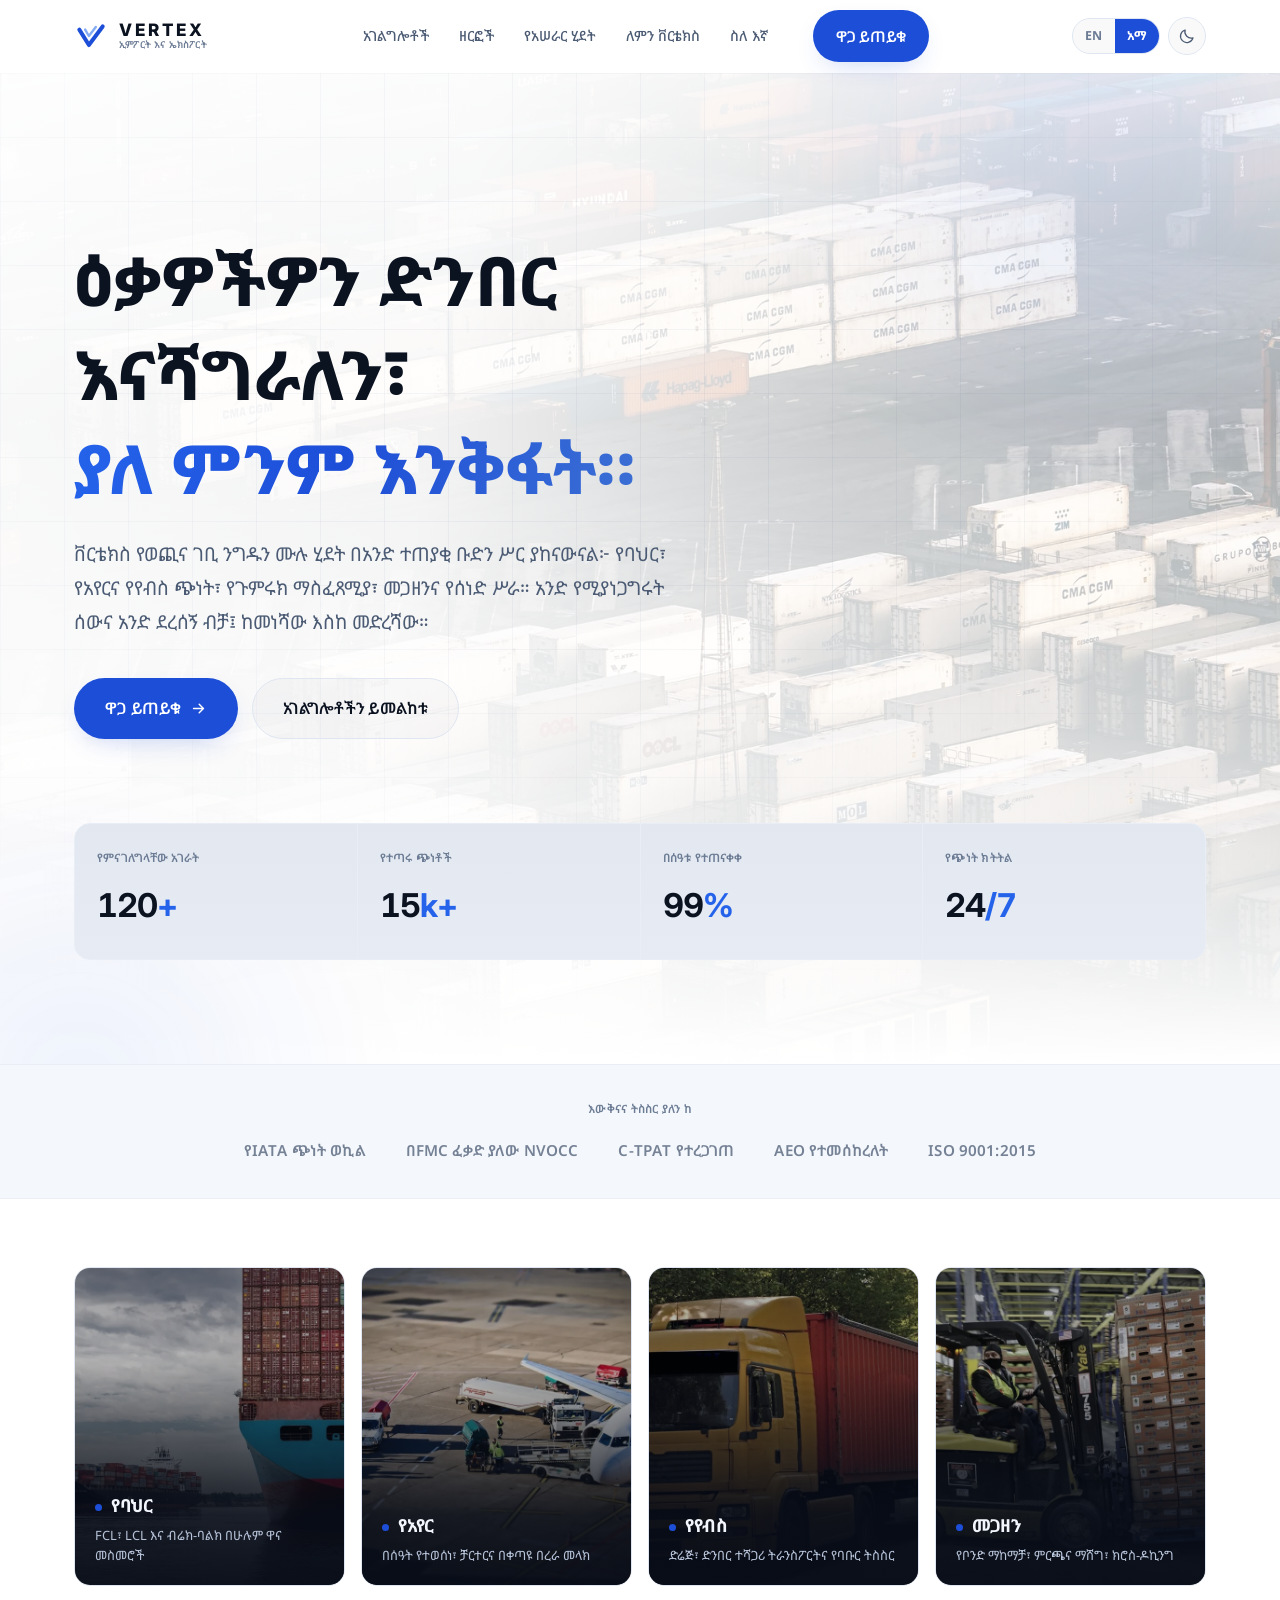
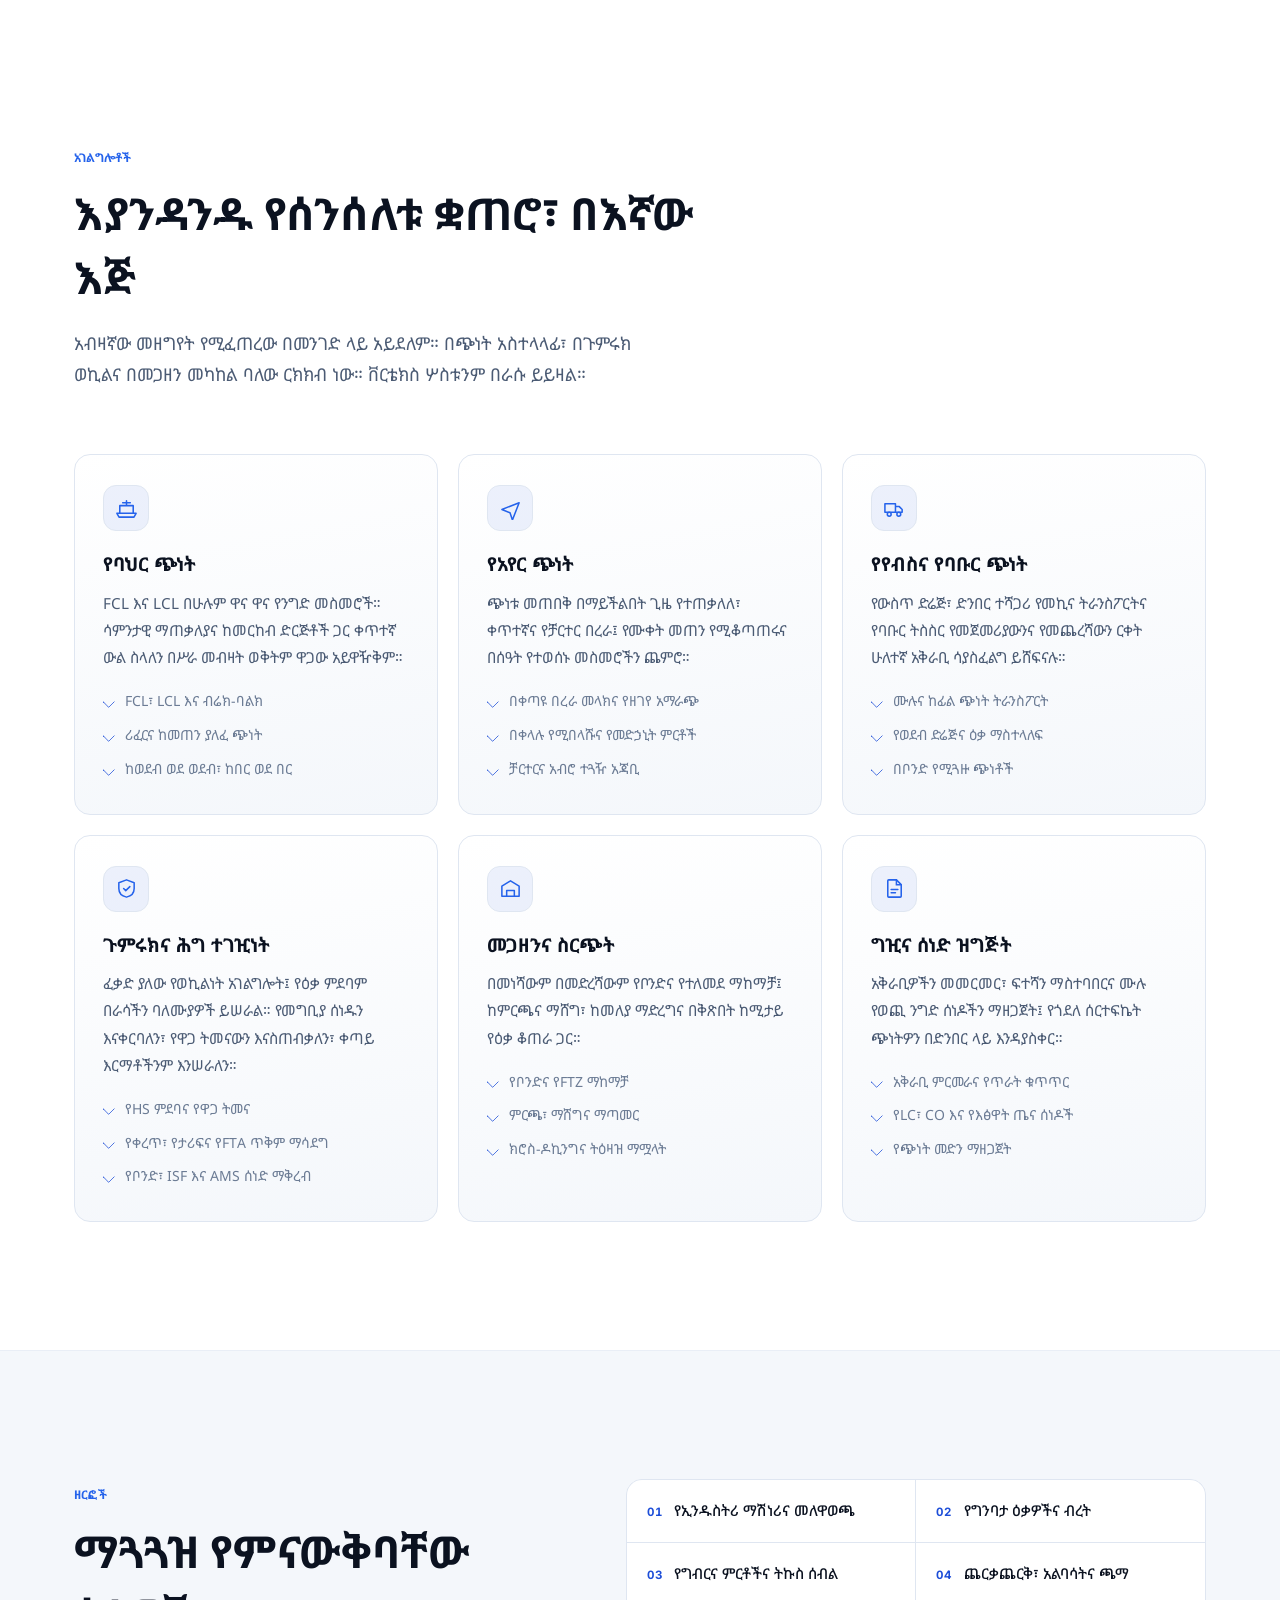
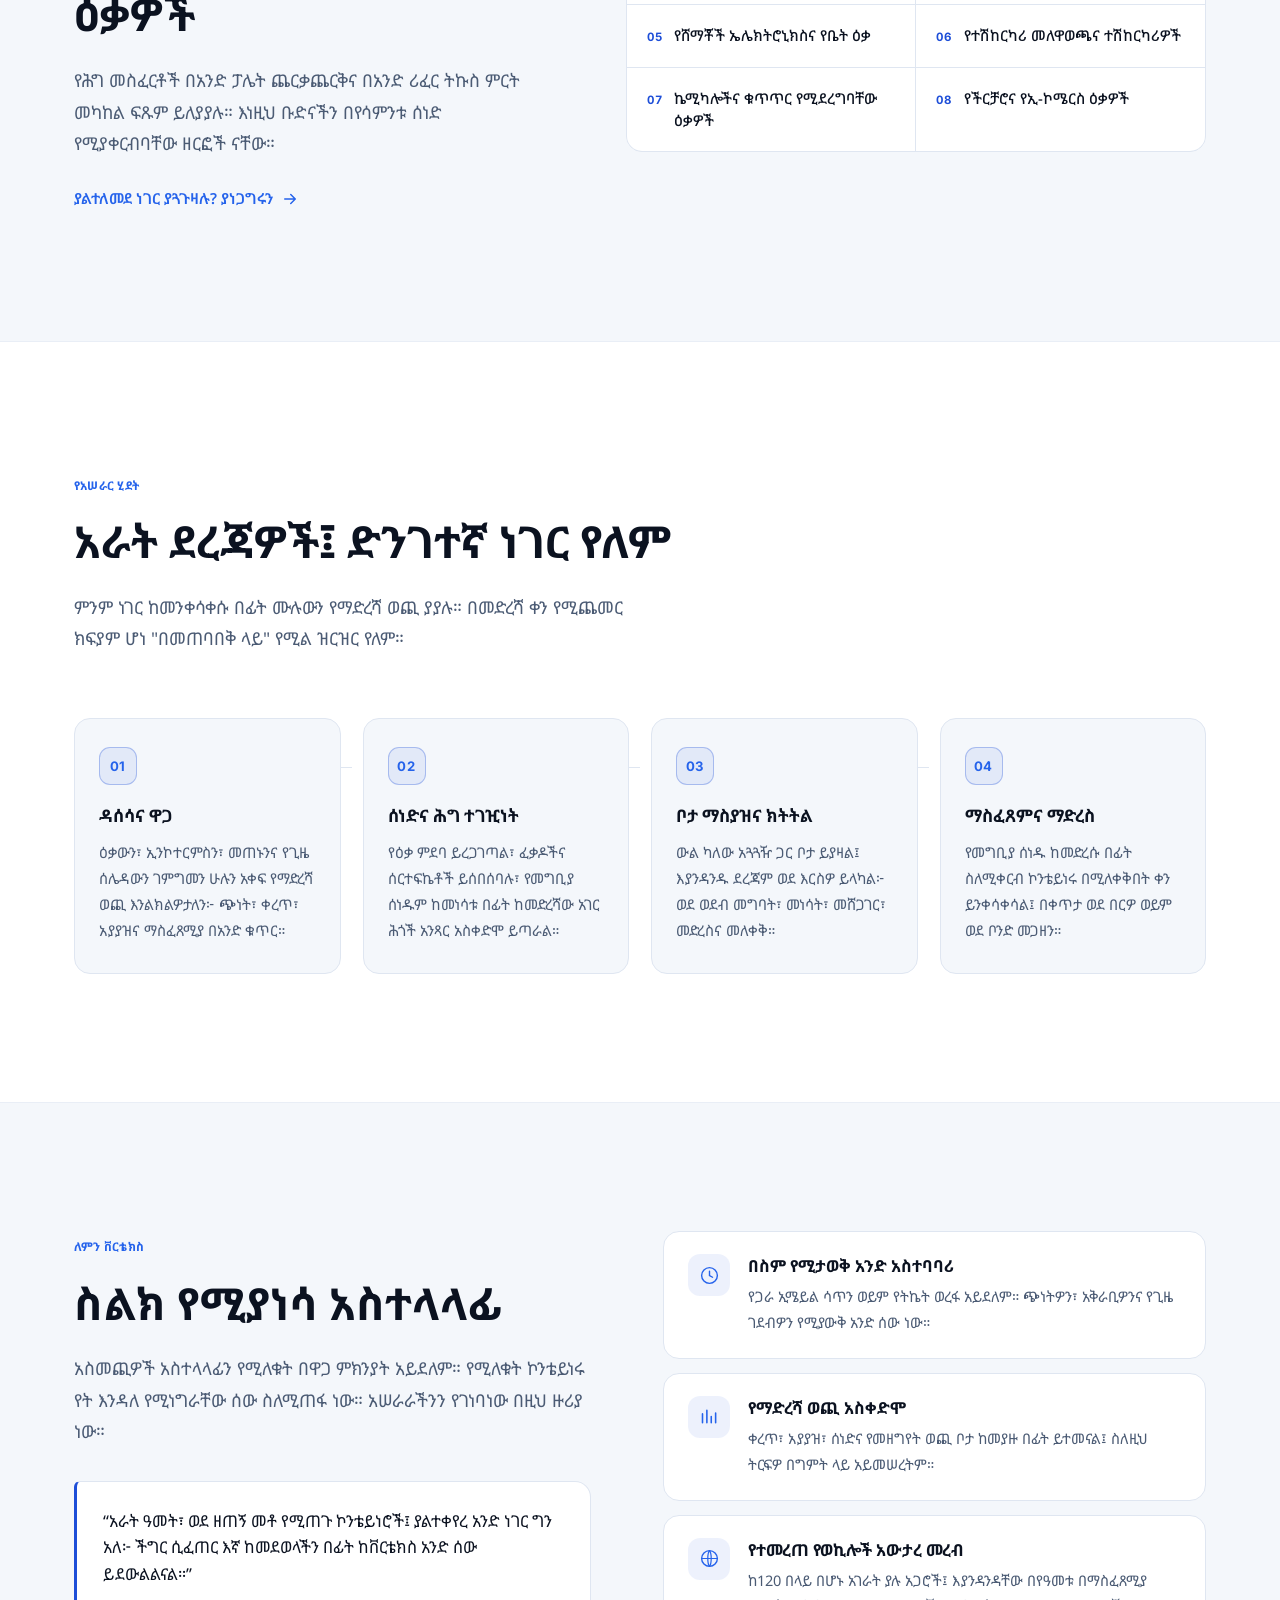
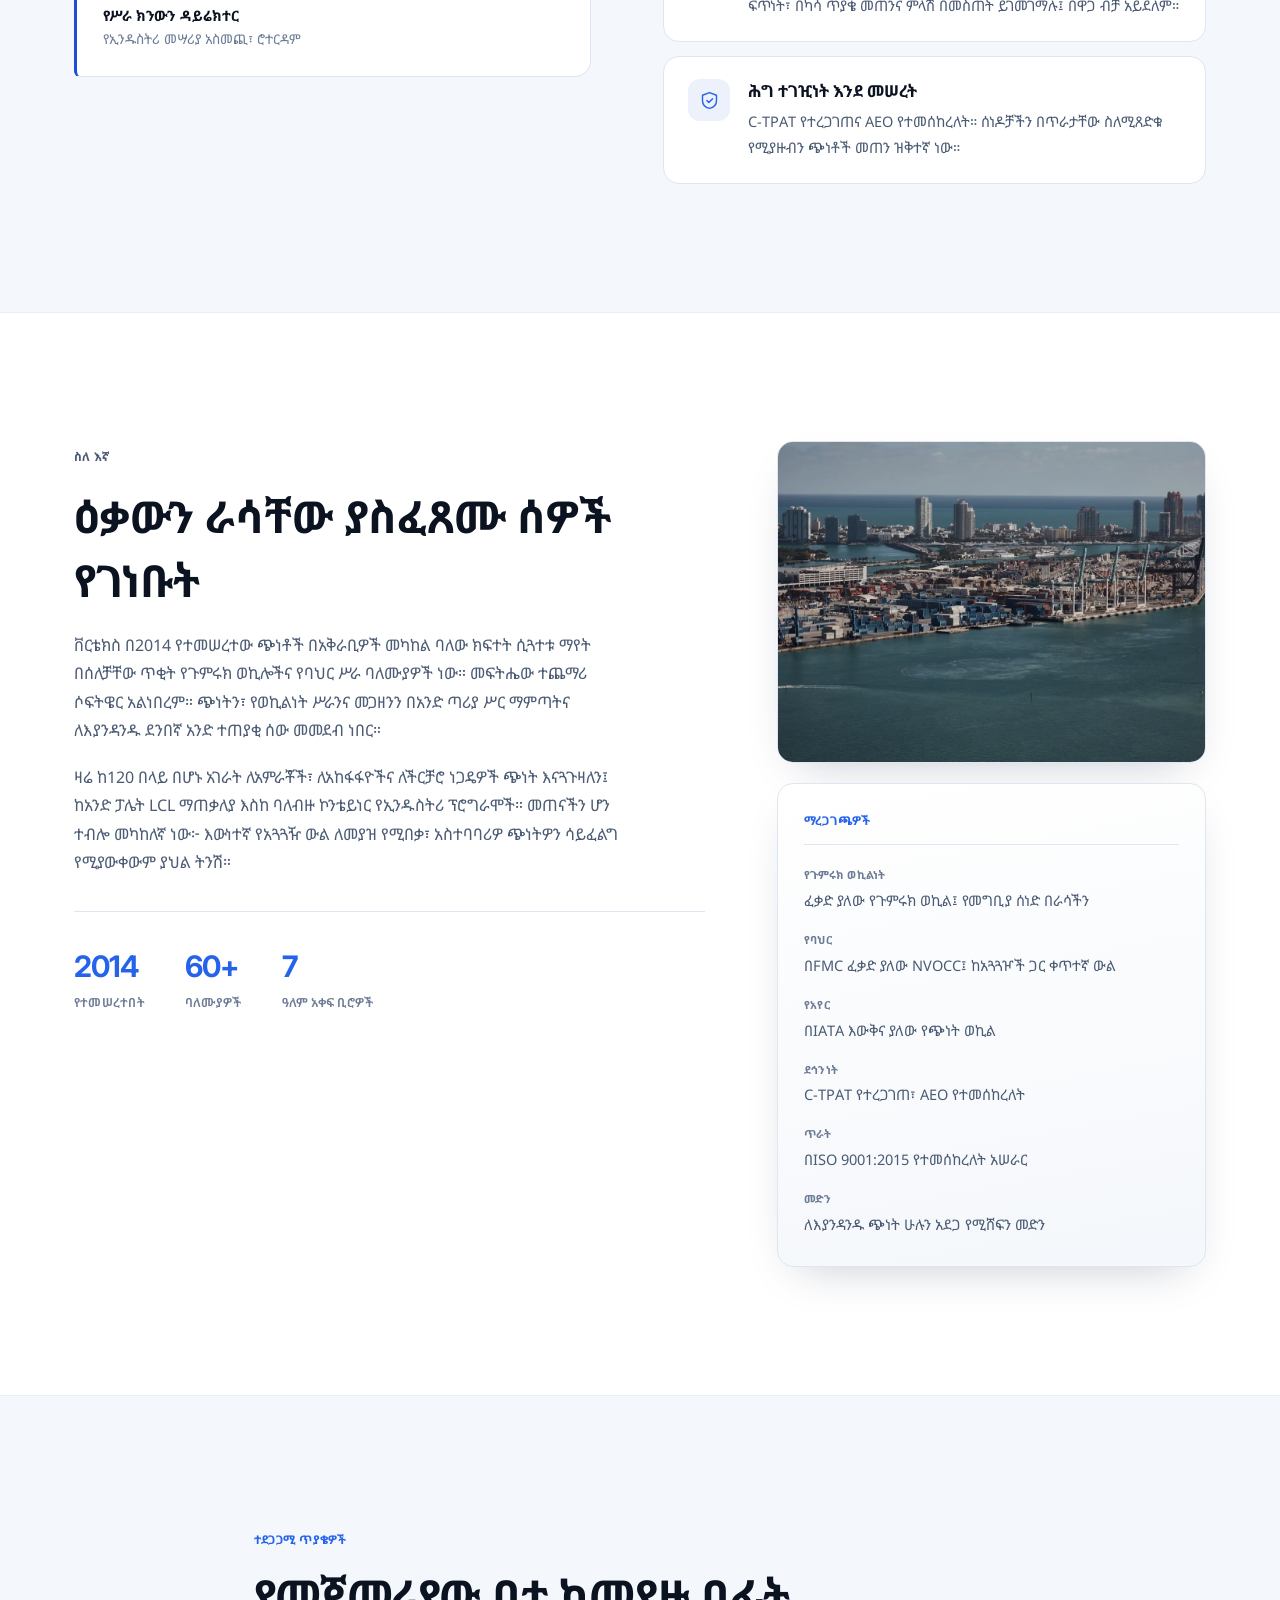
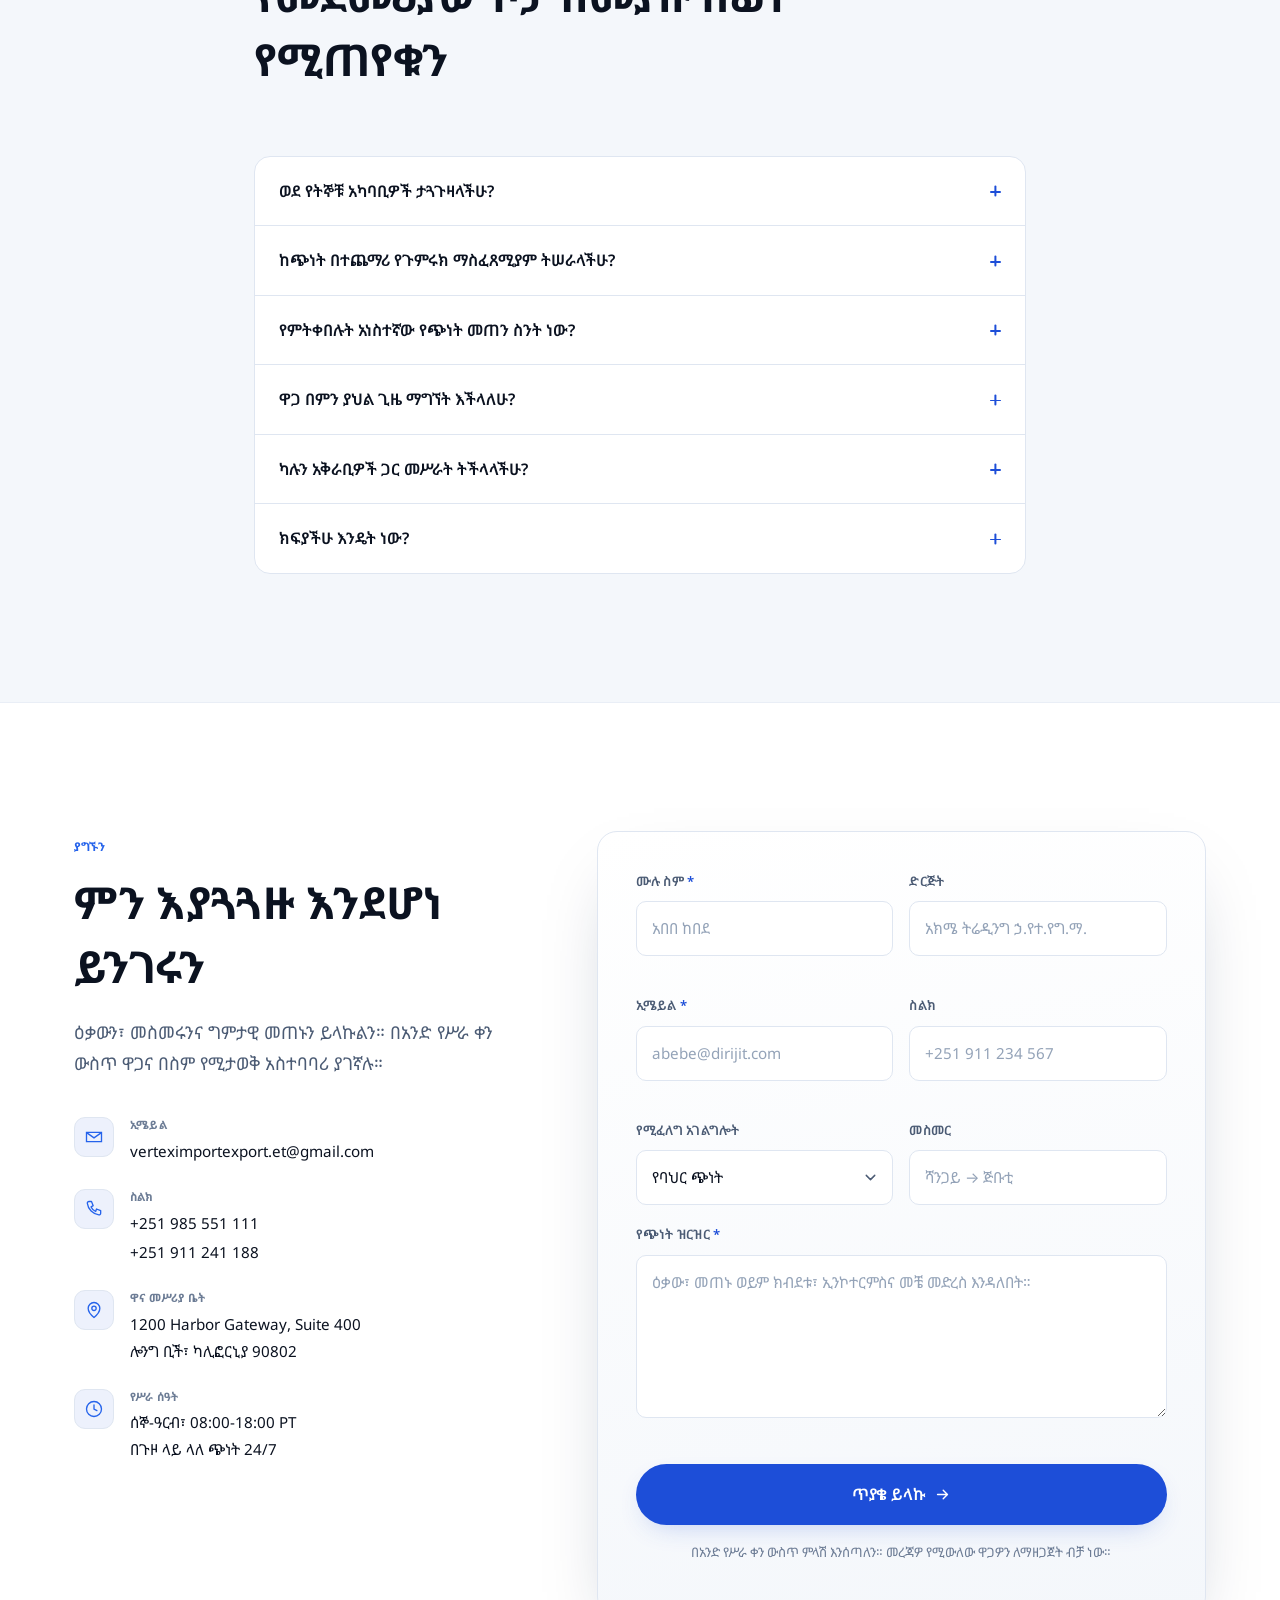
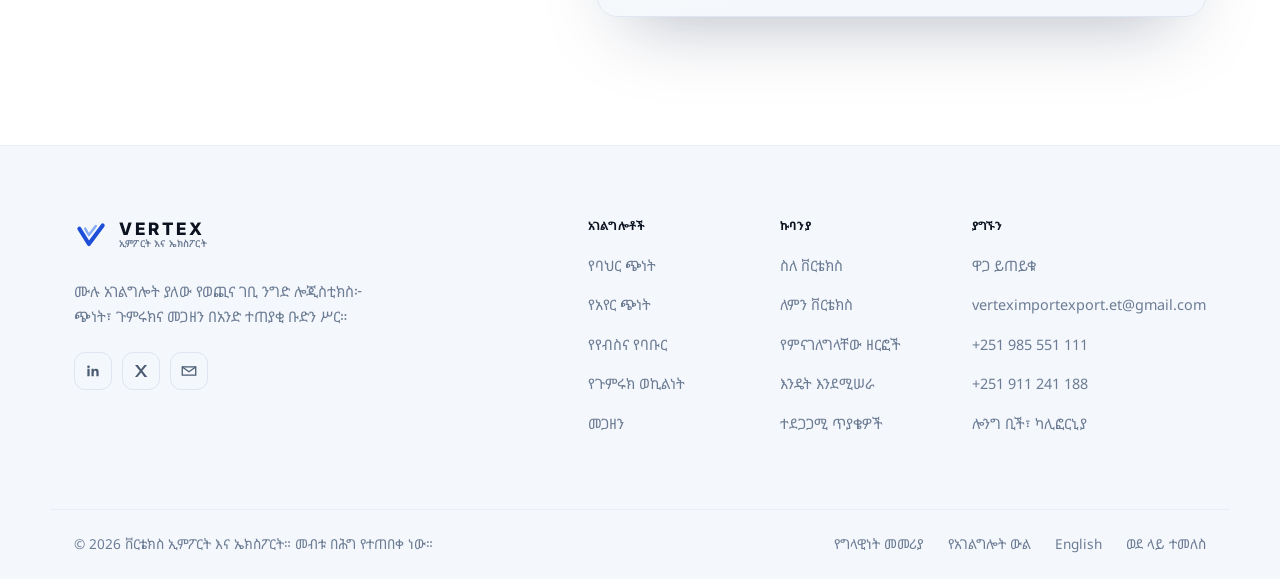
==== commit 8e43a647: "Set real contact email and phone numbers - Email: verteximportexport.et@gmail.com, replacing the pla" ====
--- a/am/index.html
+++ b/am/index.html
@@ -10,18 +10,18 @@
 <meta name="author" content="ቨርቴክስ ኢምፖርት እና ኤክስፖርት">
 <meta name="robots" content="index, follow">
 <meta name="theme-color" content="#ffffff">
-<link rel="canonical" href="https://www.vertex-trade.com/am/">
-<link rel="alternate" hreflang="en" href="https://www.vertex-trade.com/">
-<link rel="alternate" hreflang="am" href="https://www.vertex-trade.com/am/">
-<link rel="alternate" hreflang="x-default" href="https://www.vertex-trade.com/">
+<link rel="canonical" href="https://vertex.pro.et/am/">
+<link rel="alternate" hreflang="en" href="https://vertex.pro.et/">
+<link rel="alternate" hreflang="am" href="https://vertex.pro.et/am/">
+<link rel="alternate" hreflang="x-default" href="https://vertex.pro.et/">
 
 <!-- Open Graph -->
 <meta property="og:type" content="website">
 <meta property="og:site_name" content="ቨርቴክስ ኢምፖርት እና ኤክስፖርት">
 <meta property="og:title" content="ቨርቴክስ ኢምፖርት እና ኤክስፖርት | ዓለም አቀፍ የጭነት ማስተላለፍና የጉምሩክ አገልግሎት">
 <meta property="og:description" content="የባህር፣ የአየርና የየብስ ጭነት፣ የጉምሩክ ማስፈጸሚያ፣ መጋዘንና የንግድ ሰነድ ከ120 በላይ በሆኑ አገራት። አንድ አጋር፤ ከመነሻው እስከ መድረሻው።">
-<meta property="og:url" content="https://www.vertex-trade.com/am/">
-<meta property="og:image" content="https://www.vertex-trade.com/assets/og-image.jpg">
+<meta property="og:url" content="https://vertex.pro.et/am/">
+<meta property="og:image" content="https://vertex.pro.et/assets/og-image.jpg">
 <meta property="og:image:alt" content="ቨርቴክስ ኢምፖርት እና ኤክስፖርት፣ ዓለም አቀፍ የንግድ ሎጂስቲክስ">
 <meta property="og:locale" content="am_ET">
 <meta property="og:locale:alternate" content="en_US">
@@ -30,7 +30,7 @@
 <meta name="twitter:card" content="summary_large_image">
 <meta name="twitter:title" content="ቨርቴክስ ኢምፖርት እና ኤክስፖርት | ዓለም አቀፍ የጭነት ማስተላለፍ">
 <meta name="twitter:description" content="የባህር፣ የአየርና የየብስ ጭነት፣ የጉምሩክ ማስፈጸሚያ፣ መጋዘንና የንግድ ሰነድ ከ120 በላይ በሆኑ አገራት።">
-<meta name="twitter:image" content="https://www.vertex-trade.com/assets/og-image.jpg">
+<meta name="twitter:image" content="https://vertex.pro.et/assets/og-image.jpg">
 
 <link rel="icon" href="../assets/favicon.svg" type="image/svg+xml">
 <link rel="apple-touch-icon" href="../assets/apple-touch-icon.png">
@@ -48,15 +48,15 @@
   "@graph": [
     {
       "@type": "Organization",
-      "@id": "https://www.vertex-trade.com/#organization",
+      "@id": "https://vertex.pro.et/#organization",
       "name": "ቨርቴክስ ኢምፖርት እና ኤክስፖርት",
       "alternateName": "ቨርቴክስ",
-      "url": "https://www.vertex-trade.com/am/",
-      "logo": "https://www.vertex-trade.com/assets/logo.png",
+      "url": "https://vertex.pro.et/am/",
+      "logo": "https://vertex.pro.et/assets/logo.png",
       "description": "የባህር፣ የአየርና የየብስ ጭነት ማስተላለፍ፣ የጉምሩክ ወኪልነት፣ የመጋዘንና የንግድ ሰነድ አገልግሎቶችን የሚሰጥ ሙሉ አገልግሎት ያለው የወጪና ገቢ ንግድ ኩባንያ።",
       "foundingDate": "2014",
-      "email": "info@vertex-trade.com",
-      "telephone": "+1-555-0100",
+      "email": "verteximportexport.et@gmail.com",
+      "telephone": ["+251985551111", "+251911241188"],
       "address": {
         "@type": "PostalAddress",
         "streetAddress": "1200 Harbor Gateway, Suite 400",
@@ -73,16 +73,16 @@
     },
     {
       "@type": "WebSite",
-      "@id": "https://www.vertex-trade.com/am/#website",
-      "url": "https://www.vertex-trade.com/am/",
+      "@id": "https://vertex.pro.et/am/#website",
+      "url": "https://vertex.pro.et/am/",
       "name": "ቨርቴክስ ኢምፖርት እና ኤክስፖርት",
-      "publisher": { "@id": "https://www.vertex-trade.com/#organization" },
+      "publisher": { "@id": "https://vertex.pro.et/#organization" },
       "inLanguage": "am-ET"
     },
     {
       "@type": "Service",
       "serviceType": "የጭነት ማስተላለፍና የጉምሩክ ወኪልነት",
-      "provider": { "@id": "https://www.vertex-trade.com/#organization" },
+      "provider": { "@id": "https://vertex.pro.et/#organization" },
       "areaServed": { "@type": "Place", "name": "ዓለም አቀፍ" },
       "hasOfferCatalog": {
         "@type": "OfferCatalog",
@@ -681,7 +681,7 @@
             </span>
             <div>
               <h3>ኢሜይል</h3>
-              <a href="mailto:info@vertex-trade.com">info@vertex-trade.com</a>
+              <a href="mailto:verteximportexport.et@gmail.com">verteximportexport.et@gmail.com</a>
             </div>
           </li>
           <li>
@@ -690,7 +690,8 @@
             </span>
             <div>
               <h3>ስልክ</h3>
-              <a href="tel:+15550100">+1 (555) 010-0100</a>
+              <a href="tel:+251985551111">+251 985 551 111</a>
+              <a href="tel:+251911241188">+251 911 241 188</a>
             </div>
           </li>
           <li>
@@ -735,7 +736,7 @@
           </div>
           <div class="field">
             <label for="phone">ስልክ</label>
-            <input type="tel" id="phone" name="phone" autocomplete="tel" placeholder="+1 555 010 0100">
+            <input type="tel" id="phone" name="phone" autocomplete="tel" placeholder="+251 911 234 567">
           </div>
         </div>
 
@@ -811,7 +812,7 @@
         <li><a href="#" aria-label="ቨርቴክስ በX">
           <svg viewBox="0 0 24 24" aria-hidden="true"><path d="M4 4h3.8l4.2 5.6L16.6 4H20l-6.2 7.8L20.4 20h-3.8l-4.4-5.9L7.2 20H4l6.4-8z" fill="currentColor"/></svg>
         </a></li>
-        <li><a href="mailto:info@vertex-trade.com" aria-label="ለቨርቴክስ ኢሜይል ይላኩ">
+        <li><a href="mailto:verteximportexport.et@gmail.com" aria-label="ለቨርቴክስ ኢሜይል ይላኩ">
           <svg viewBox="0 0 24 24" aria-hidden="true"><path d="M3 6.5h18v11H3z" fill="none" stroke="currentColor" stroke-width="1.7"/><path d="m3.5 7 8.5 6 8.5-6" fill="none" stroke="currentColor" stroke-width="1.7" stroke-linecap="round"/></svg>
         </a></li>
       </ul>
@@ -842,8 +843,9 @@
         <h3>ያግኙን</h3>
         <ul>
           <li><a href="#contact">ዋጋ ይጠይቁ</a></li>
-          <li><a href="mailto:info@vertex-trade.com">info@vertex-trade.com</a></li>
-          <li><a href="tel:+15550100">+1 (555) 010-0100</a></li>
+          <li><a href="mailto:verteximportexport.et@gmail.com">verteximportexport.et@gmail.com</a></li>
+          <li><a href="tel:+251985551111">+251 985 551 111</a></li>
+          <li><a href="tel:+251911241188">+251 911 241 188</a></li>
           <li><span>ሎንግ ቢች፣ ካሊፎርኒያ</span></li>
         </ul>
       </div>
--- a/styles.css
+++ b/styles.css
@@ -1218,6 +1218,9 @@
   font-size: 0.95rem;
   transition: color 0.2s;
 }
+/* a block so several contact numbers stack rather than running together */
+.contact-details a { display: block; width: fit-content; }
+.contact-details a + a { margin-top: 2px; }
 .contact-details a:hover { color: var(--accent-bright); }
 
 /* form */
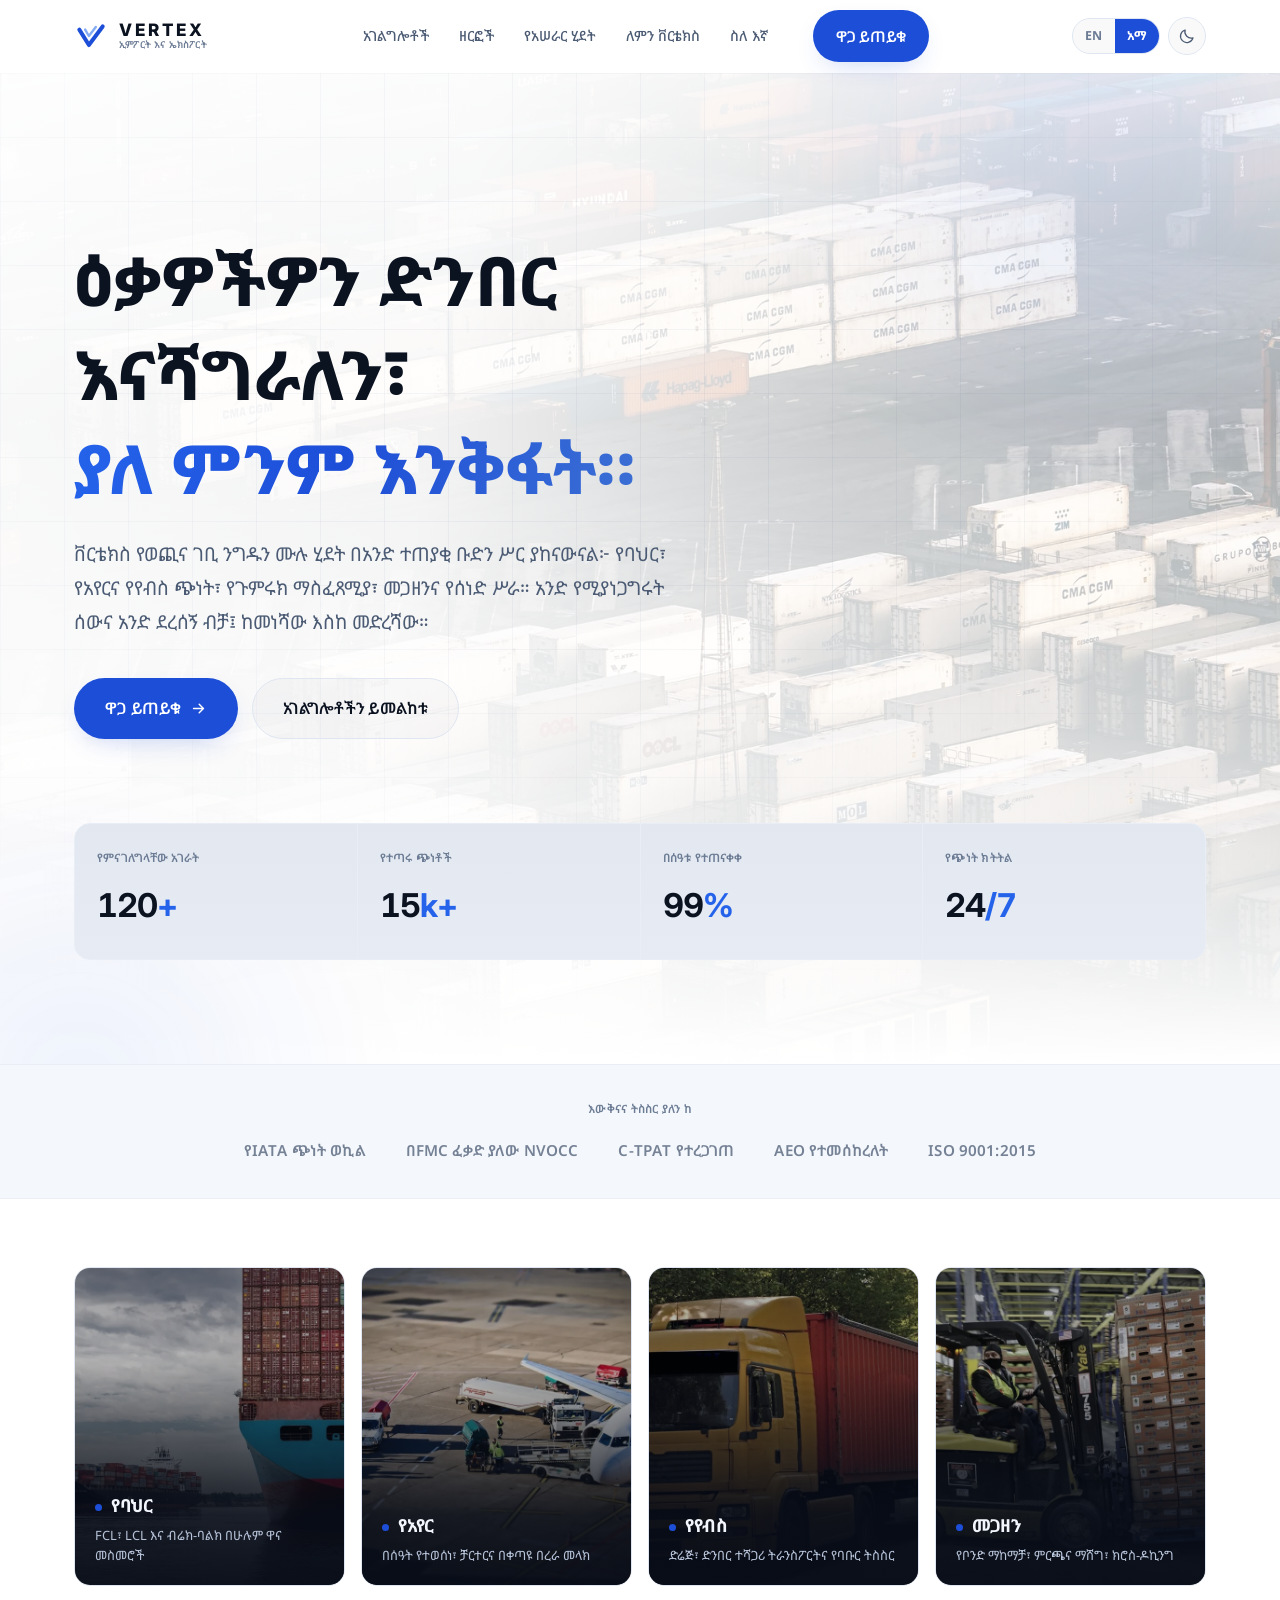
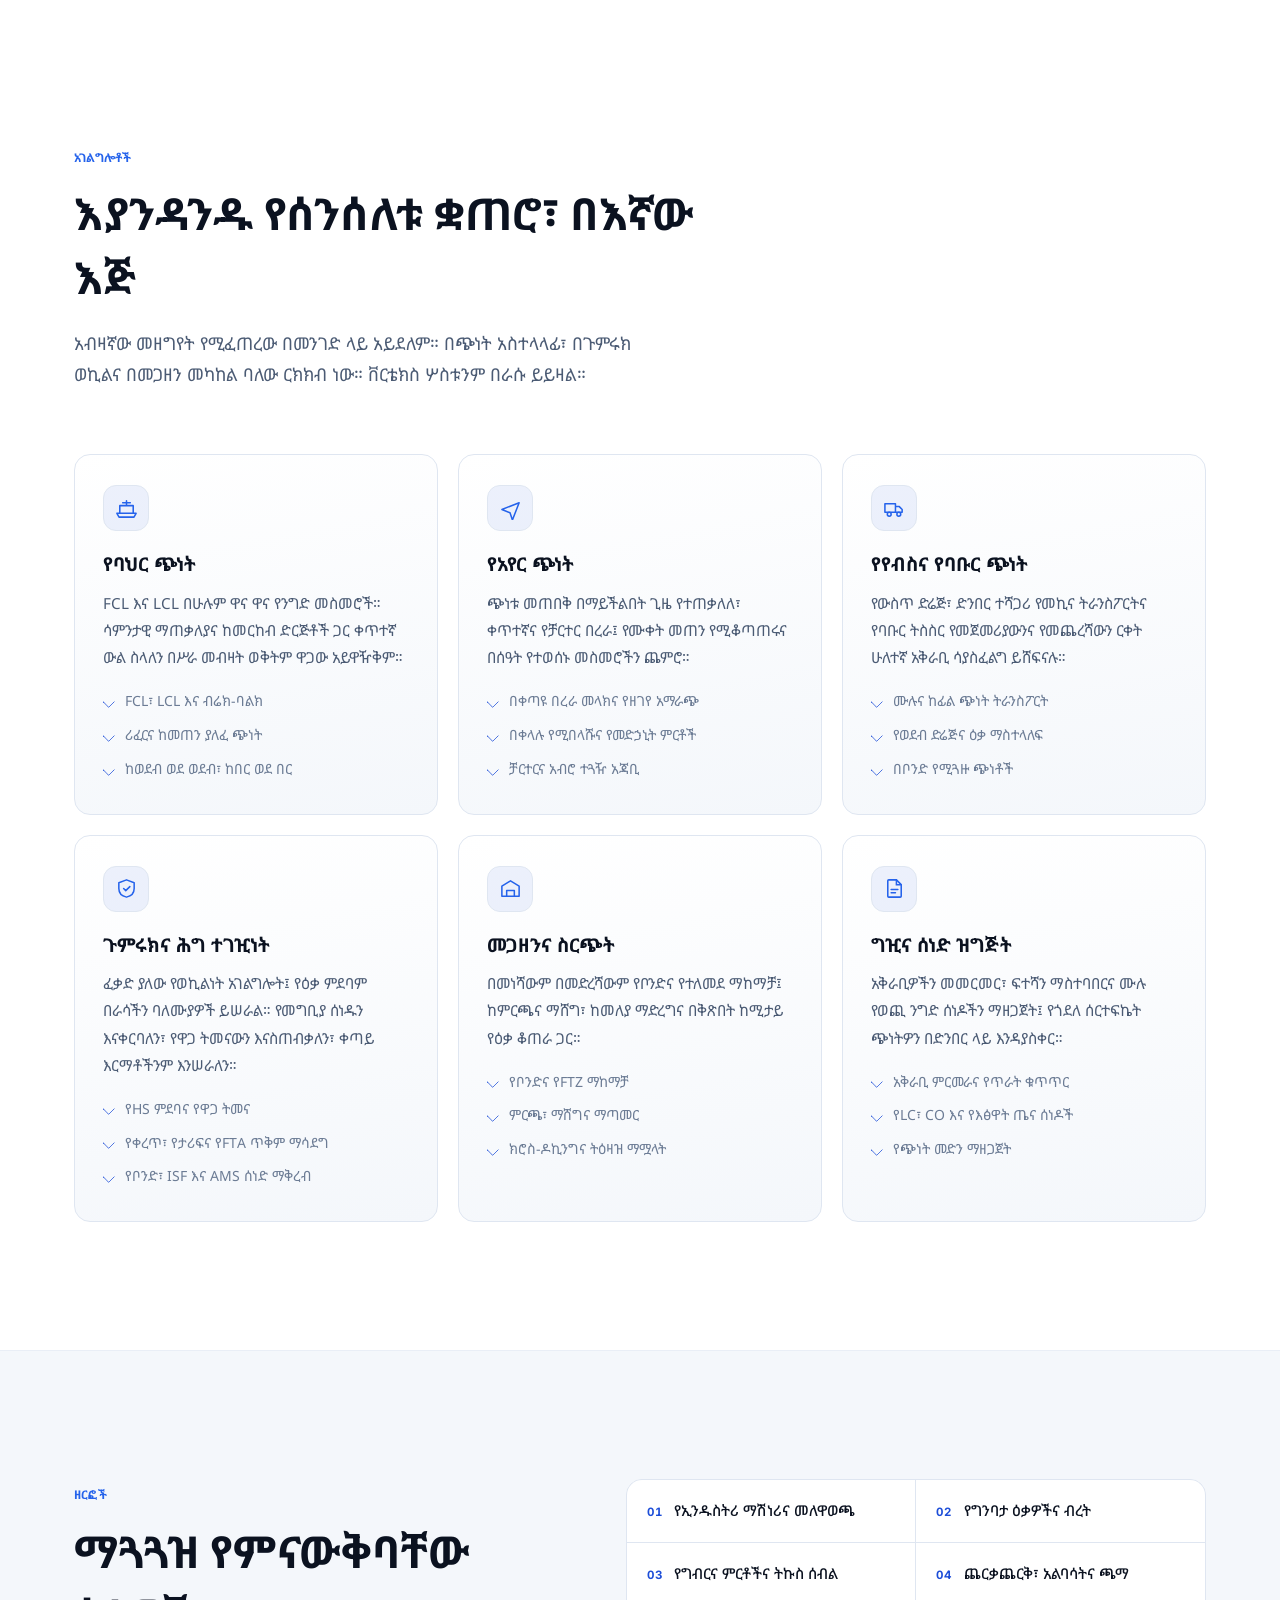
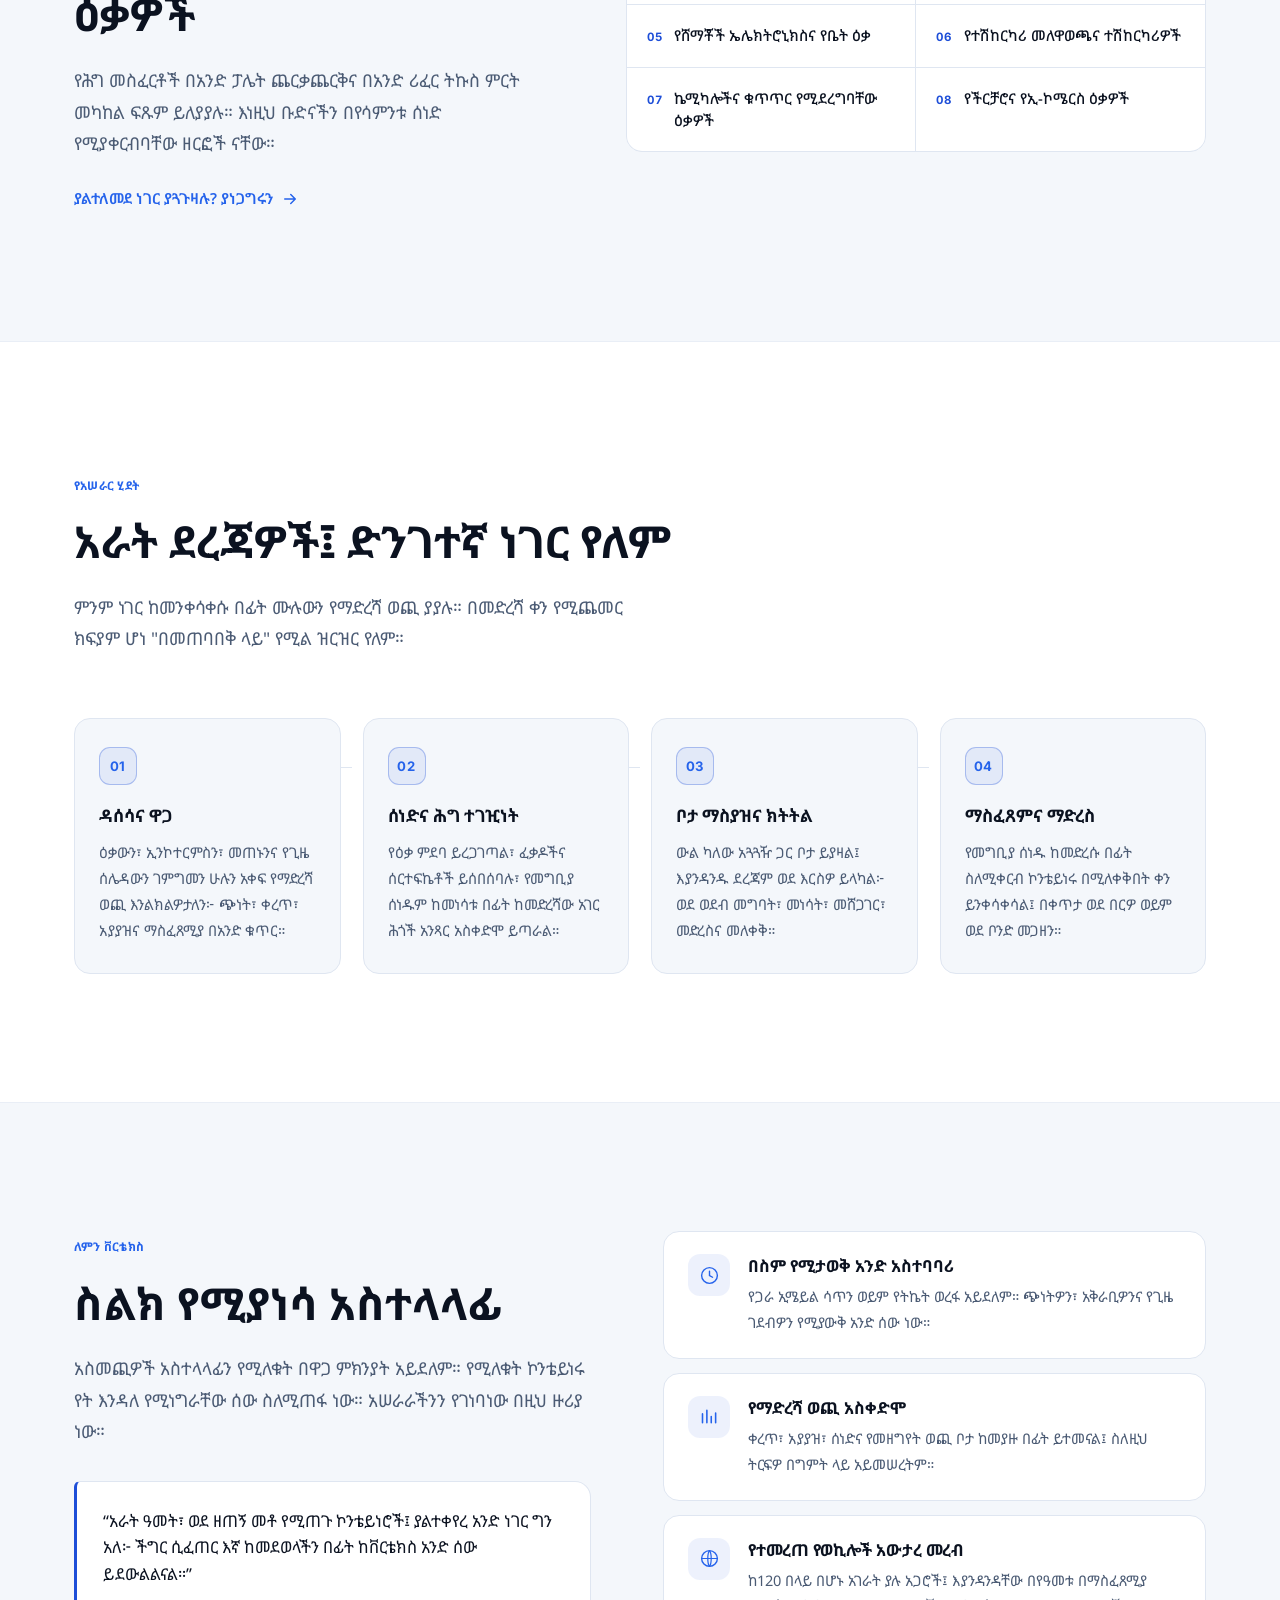
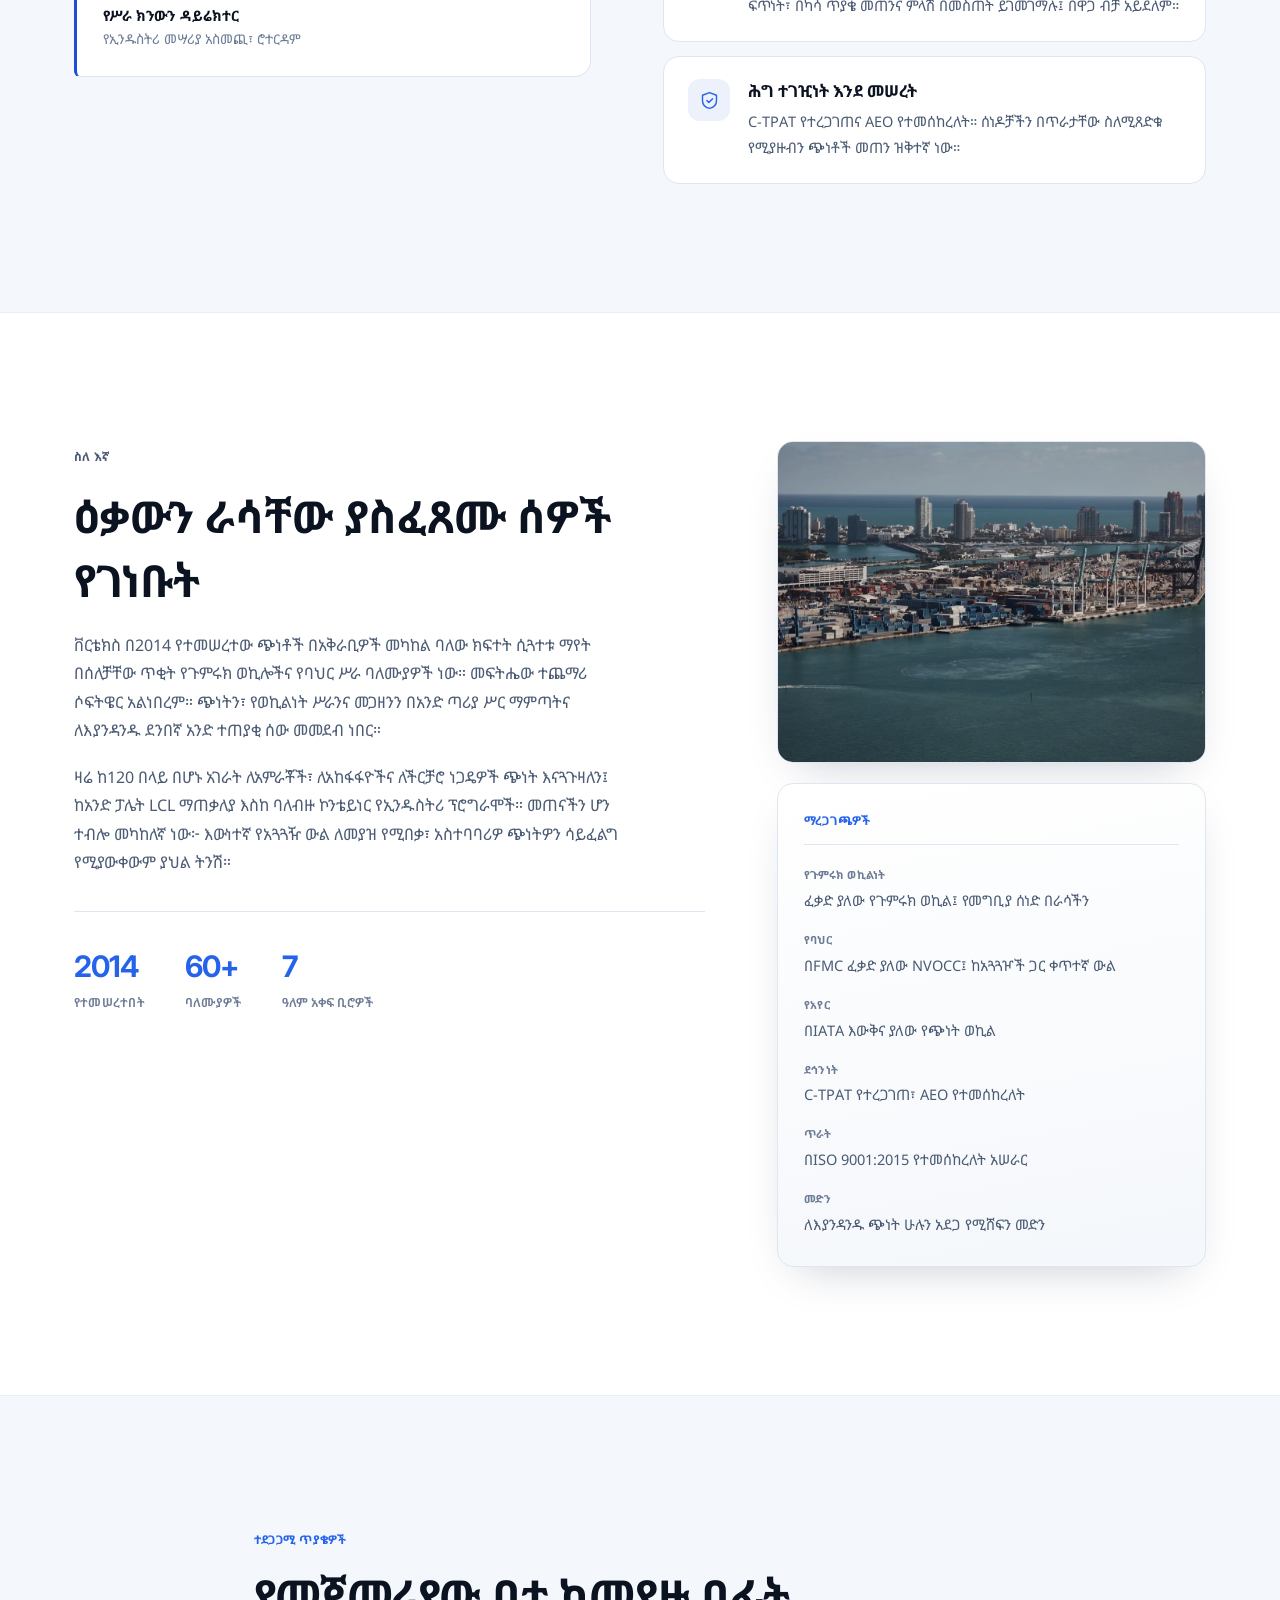
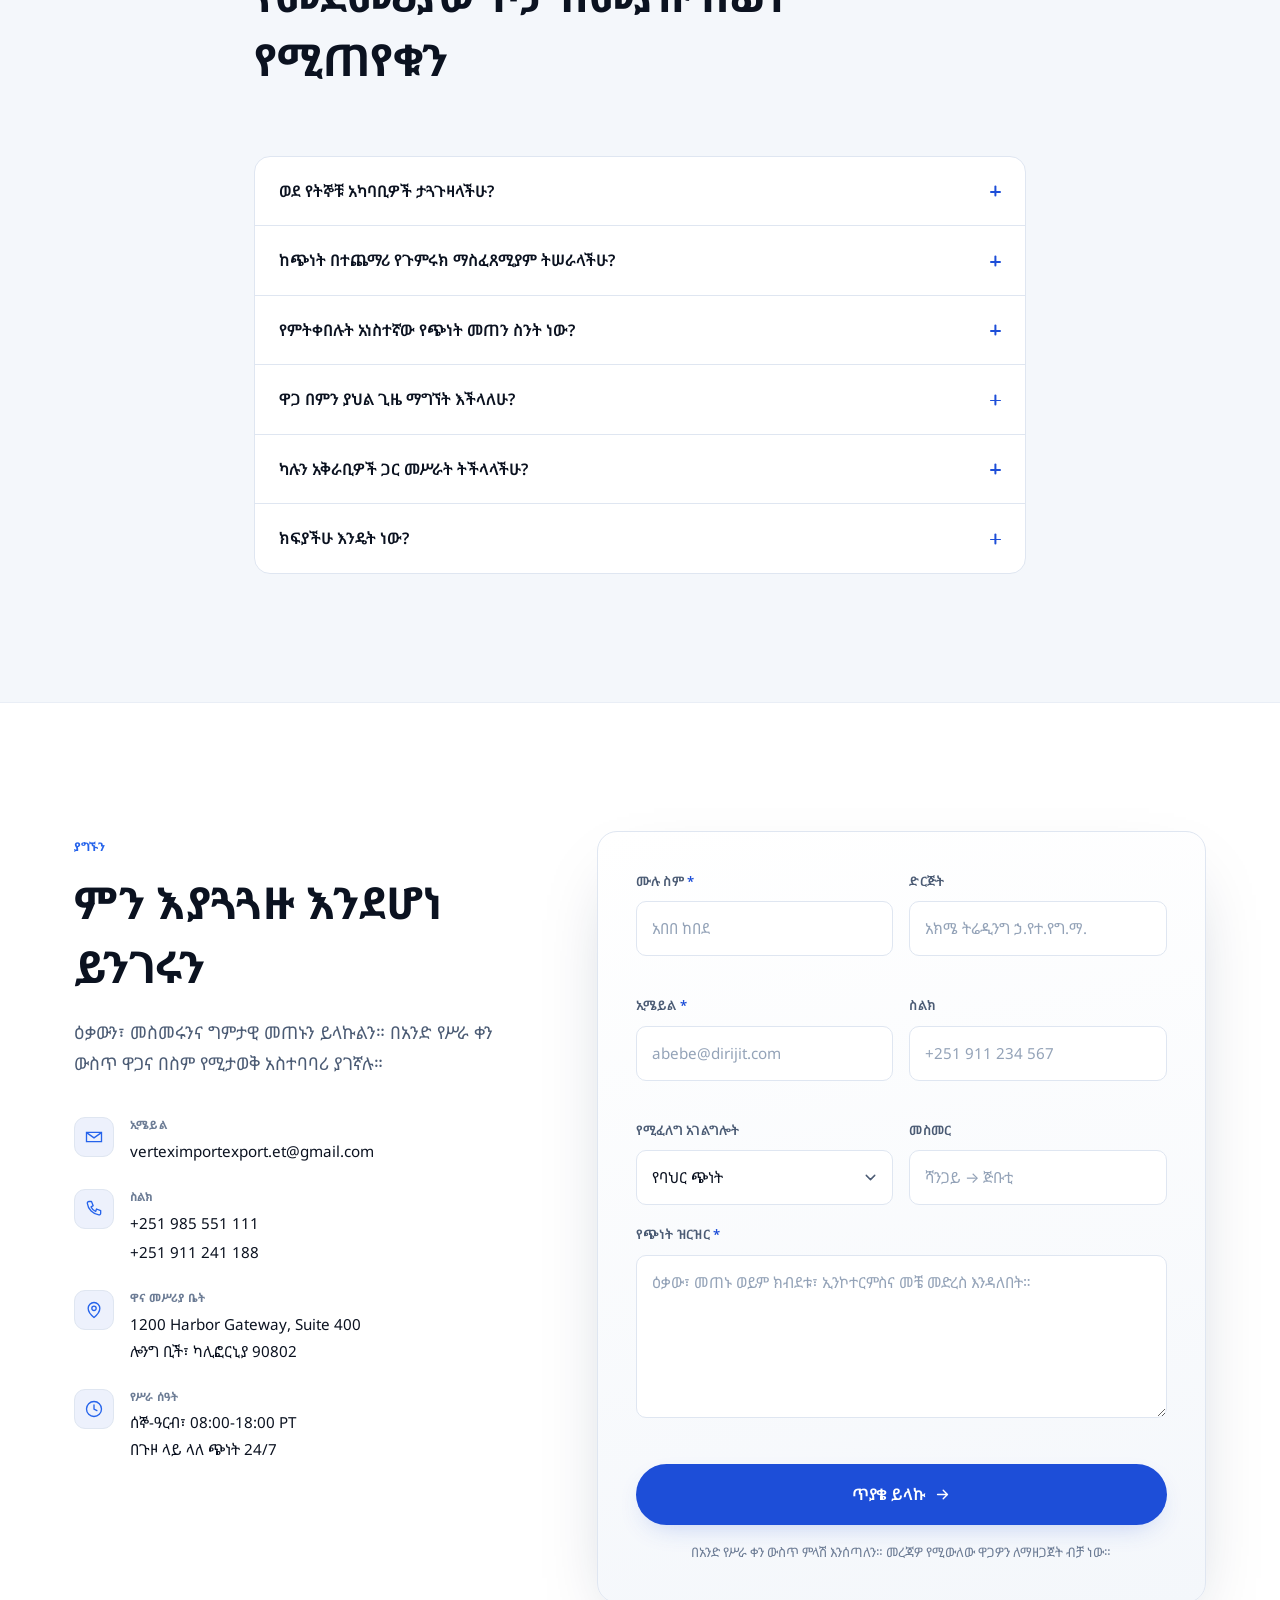
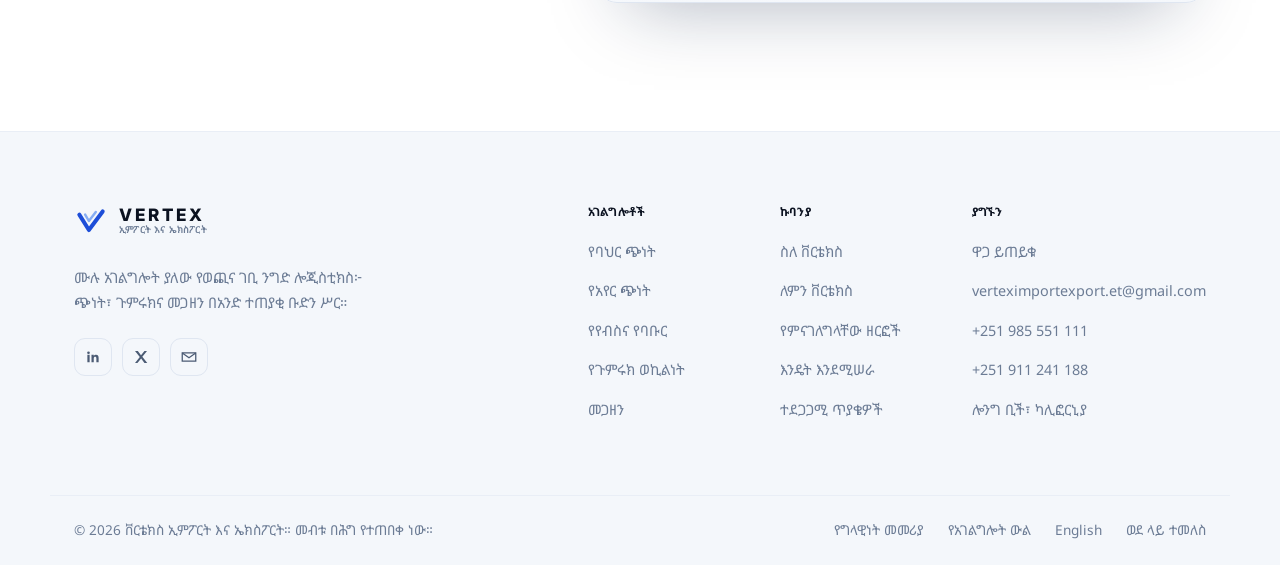
==== commit 7743ace5: "Give the quote form visible loading, success and error states The form previously reported itself th" ====
--- a/am/index.html
+++ b/am/index.html
@@ -715,7 +715,16 @@
         </ul>
       </div>
 
-      <form class="contact-form reveal" id="quoteForm" novalidate>
+      <form class="contact-form reveal" id="quoteForm" novalidate
+            data-msg-sending="ጥያቄዎ እየተላከ ነው…"
+            data-msg-success="እናመሰግናለን፤ ጥያቄዎ ደርሶናል። በአንድ የሥራ ቀን ውስጥ ምላሽ እንሰጣለን።"
+            data-msg-error="ጥያቄዎን መላክ አልቻልንም። እባክዎ በቀጥታ ኢሜይል ይላኩልን ወይም ከላይ ባሉት ስልኮች ይደውሉ።"
+            data-msg-offline="ከኢንተርኔት ግንኙነት የተቋረጡ ይመስላል። ግንኙነትዎን አረጋግጠው እንደገና ይሞክሩ።"
+            data-msg-invalid="እባክዎ ምልክት የተደረገባቸውን ሳጥኖች ያስተካክሉ።"
+            data-err-required="ይህ ሳጥን መሞላት አለበት።"
+            data-err-email="ትክክለኛ የኢሜይል አድራሻ ያስገቡ።"
+            data-err-short="እባክዎ ትንሽ ተጨማሪ ዝርዝር ይጻፉ።"
+            data-btn-sending="እየተላከ ነው…">
         <div class="field-row">
           <div class="field">
             <label for="name">ሙሉ ስም <span aria-hidden="true">*</span></label>
@@ -773,14 +782,15 @@
         </div>
 
         <button class="btn btn-primary btn-lg btn-block" type="submit">
-          ጥያቄ ይላኩ
+          <span class="btn-spinner" aria-hidden="true"></span>
+          <span class="btn-label">ጥያቄ ይላኩ</span>
           <svg viewBox="0 0 24 24" aria-hidden="true" class="btn-icon"><path d="M5 12h13M13 6l6 6-6 6" fill="none" stroke="currentColor" stroke-width="2" stroke-linecap="round" stroke-linejoin="round"/></svg>
         </button>
 
         <p class="form-note">
           በአንድ የሥራ ቀን ውስጥ ምላሽ እንሰጣለን። መረጃዎ የሚውለው ዋጋዎን ለማዘጋጀት ብቻ ነው።
         </p>
-        <p class="form-status" id="formStatus" role="status" aria-live="polite"></p>
+        <div class="form-status" id="formStatus" role="status" aria-live="polite" hidden></div>
       </form>
     </div>
   </section>
--- a/styles.css
+++ b/styles.css
@@ -1319,15 +1319,106 @@
   text-align: center;
 }
 
+/* status panel: loading / success / error all share one box so the
+   form never changes height unexpectedly under the button */
 .form-status {
-  margin-top: 14px;
-  padding: 0;
+  display: flex;
+  align-items: flex-start;
+  gap: 11px;
+  margin-top: 16px;
+  padding: 13px 15px;
+  border: 1px solid var(--line);
+  border-radius: var(--radius-sm);
   font-size: 0.9rem;
   font-weight: 500;
-  text-align: center;
+  line-height: 1.5;
+  text-align: left;
+  animation: statusIn 0.32s var(--ease);
+}
+.form-status[hidden] { display: none; }
+
+@keyframes statusIn {
+  from { opacity: 0; transform: translateY(-5px); }
+  to   { opacity: 1; transform: none; }
+}
+
+/* leading icon, drawn in CSS so there is no markup to localise */
+.form-status::before {
+  content: "";
+  width: 18px;
+  height: 18px;
+  flex: none;
+  margin-top: 1px;
+  border-radius: 50%;
+  background-repeat: no-repeat;
+  background-position: center;
+  background-size: 12px;
+}
+
+.form-status.is-loading {
+  border-color: var(--accent-ring);
+  background: var(--accent-soft);
+  color: var(--accent-bright);
+}
+.form-status.is-loading::before {
+  border: 2px solid currentColor;
+  border-right-color: transparent;
+  border-radius: 50%;
+  background: none;
+  animation: spin 0.7s linear infinite;
+}
+
+.form-status.is-success {
+  border-color: color-mix(in srgb, var(--success) 45%, transparent);
+  background: color-mix(in srgb, var(--success) 12%, transparent);
   color: var(--success);
 }
-.form-status.is-error { color: var(--danger); }
+.form-status.is-success::before {
+  background-color: var(--success);
+  background-image: url("data:image/svg+xml,%3Csvg xmlns='http://www.w3.org/2000/svg' viewBox='0 0 24 24'%3E%3Cpath d='M5 12.5l4.5 4.5L19 7.5' fill='none' stroke='white' stroke-width='3' stroke-linecap='round' stroke-linejoin='round'/%3E%3C/svg%3E");
+}
+
+.form-status.is-error {
+  border-color: color-mix(in srgb, var(--danger) 45%, transparent);
+  background: color-mix(in srgb, var(--danger) 12%, transparent);
+  color: var(--danger);
+}
+.form-status.is-error::before {
+  background-color: var(--danger);
+  background-image: url("data:image/svg+xml,%3Csvg xmlns='http://www.w3.org/2000/svg' viewBox='0 0 24 24'%3E%3Cpath d='M12 7v6M12 16.5v.5' fill='none' stroke='white' stroke-width='3' stroke-linecap='round'/%3E%3C/svg%3E");
+}
+
+.form-status a {
+  color: inherit;
+  font-weight: 700;
+  text-decoration: underline;
+  text-underline-offset: 2px;
+}
+
+@keyframes spin { to { transform: rotate(360deg); } }
+
+/* button loading state */
+.btn-spinner {
+  display: none;
+  width: 16px;
+  height: 16px;
+  flex: none;
+  border: 2px solid currentColor;
+  border-right-color: transparent;
+  border-radius: 50%;
+  animation: spin 0.7s linear infinite;
+}
+.btn.is-loading { cursor: progress; }
+.btn.is-loading .btn-spinner { display: block; }
+.btn.is-loading .btn-icon { display: none; }
+.btn:disabled { opacity: 0.75; }
+.btn:disabled:hover { transform: none; }
+
+@media (prefers-reduced-motion: reduce) {
+  .btn-spinner,
+  .form-status.is-loading::before { animation-duration: 1.6s; }
+  .form-status { animation: none; }
+}
 
 /* ---------- 15. Footer ---------- */
 .site-footer {
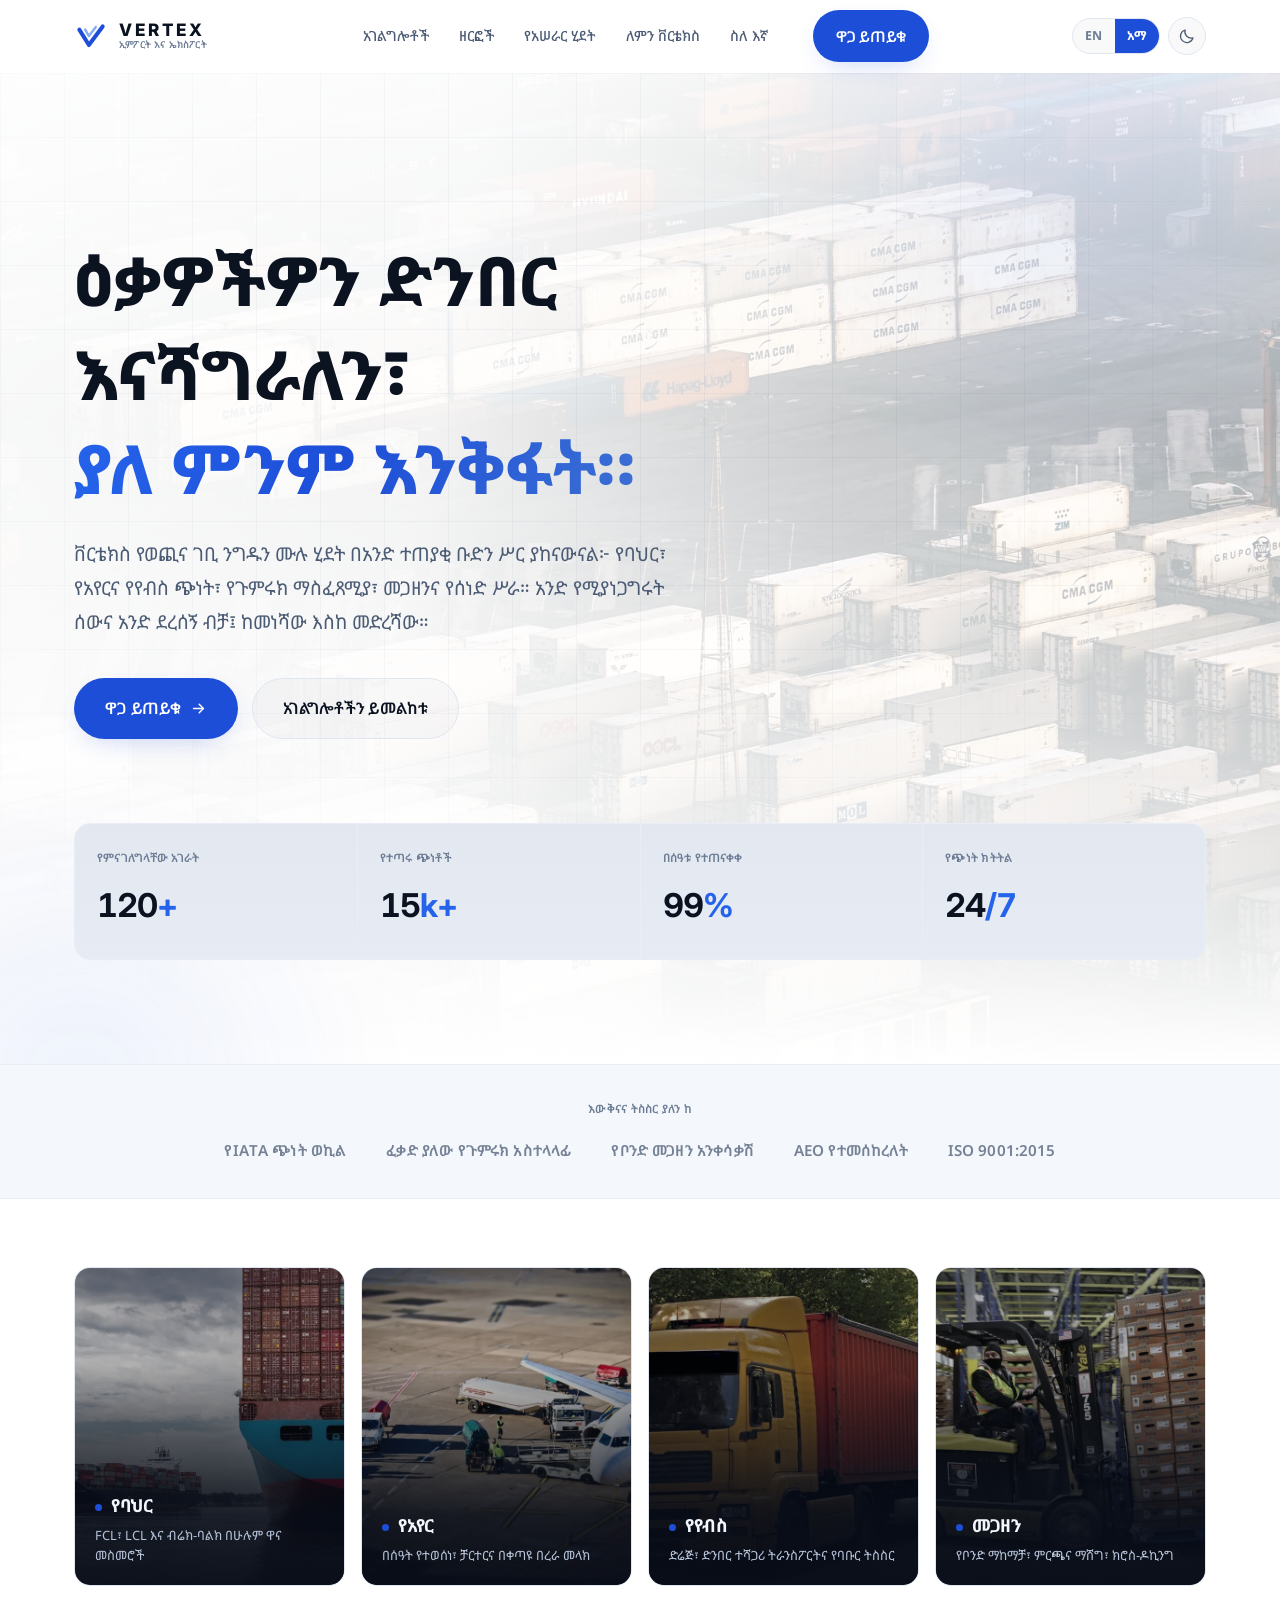
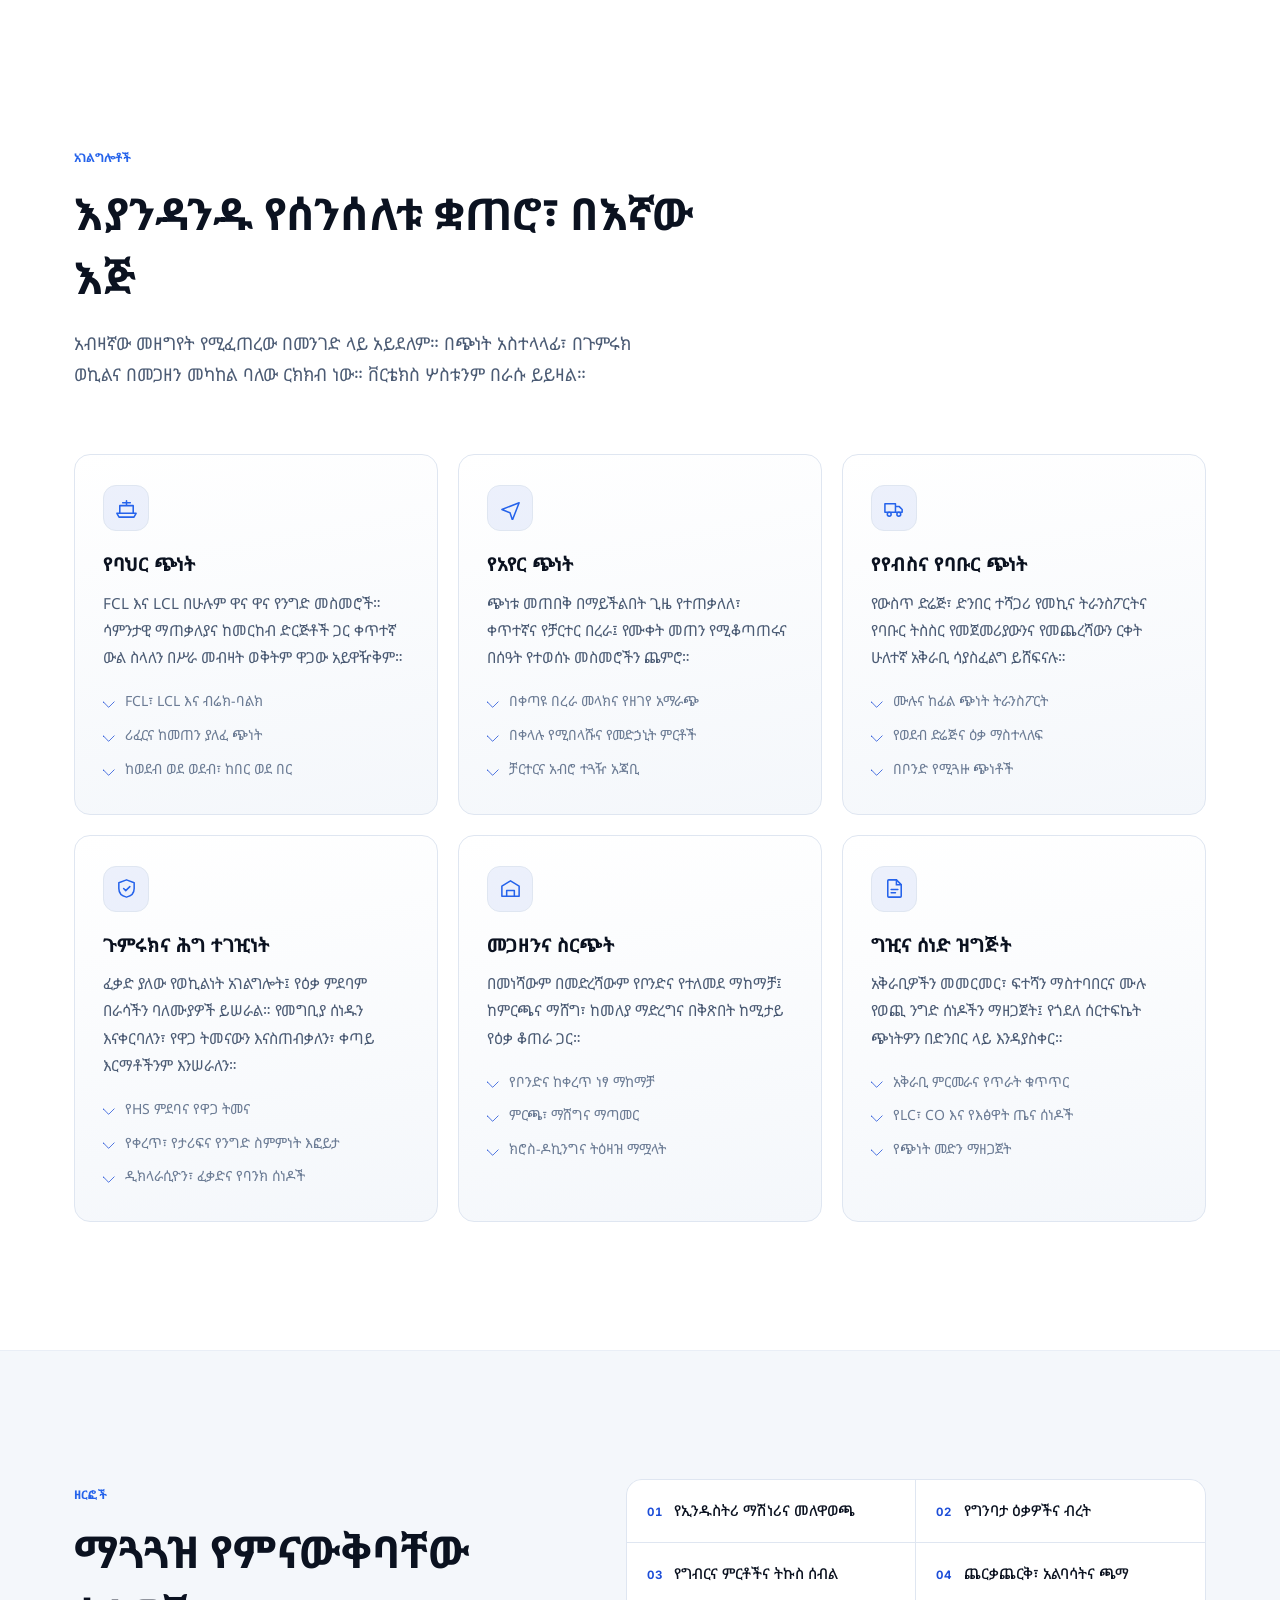
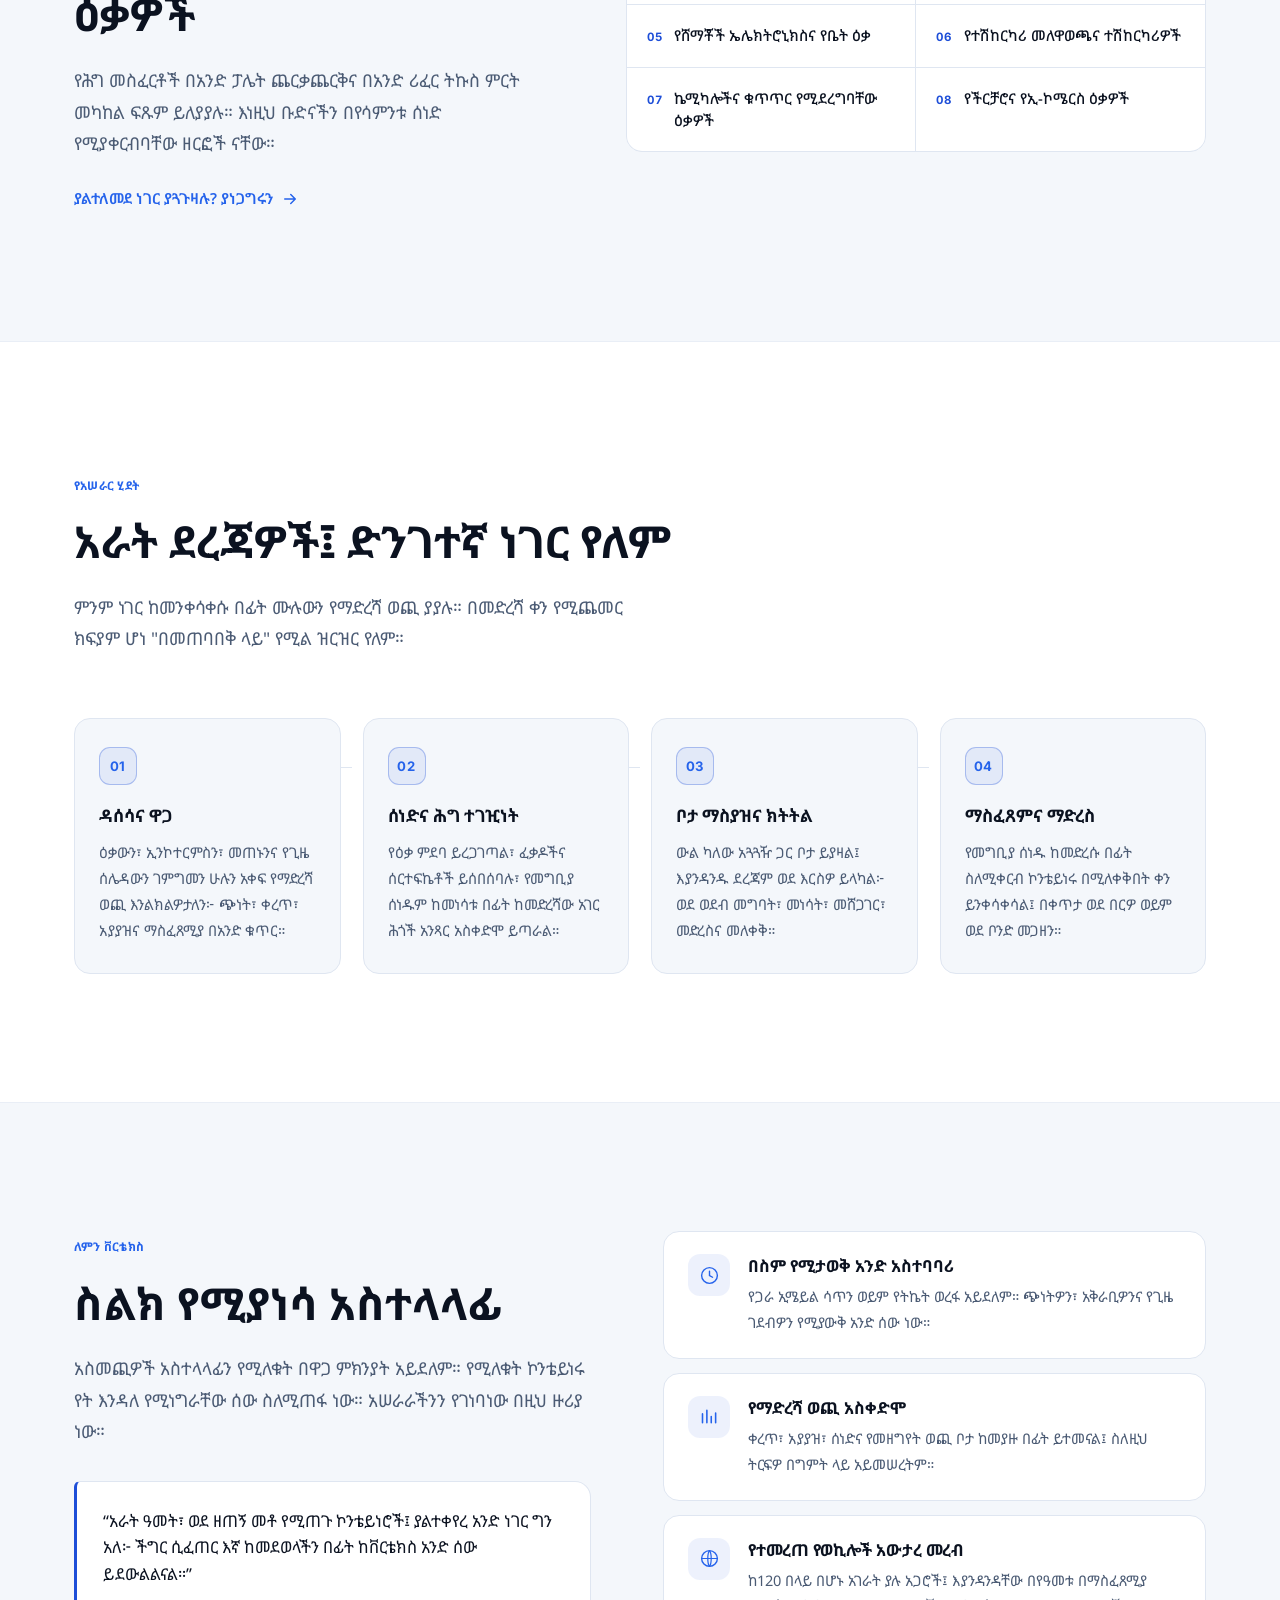
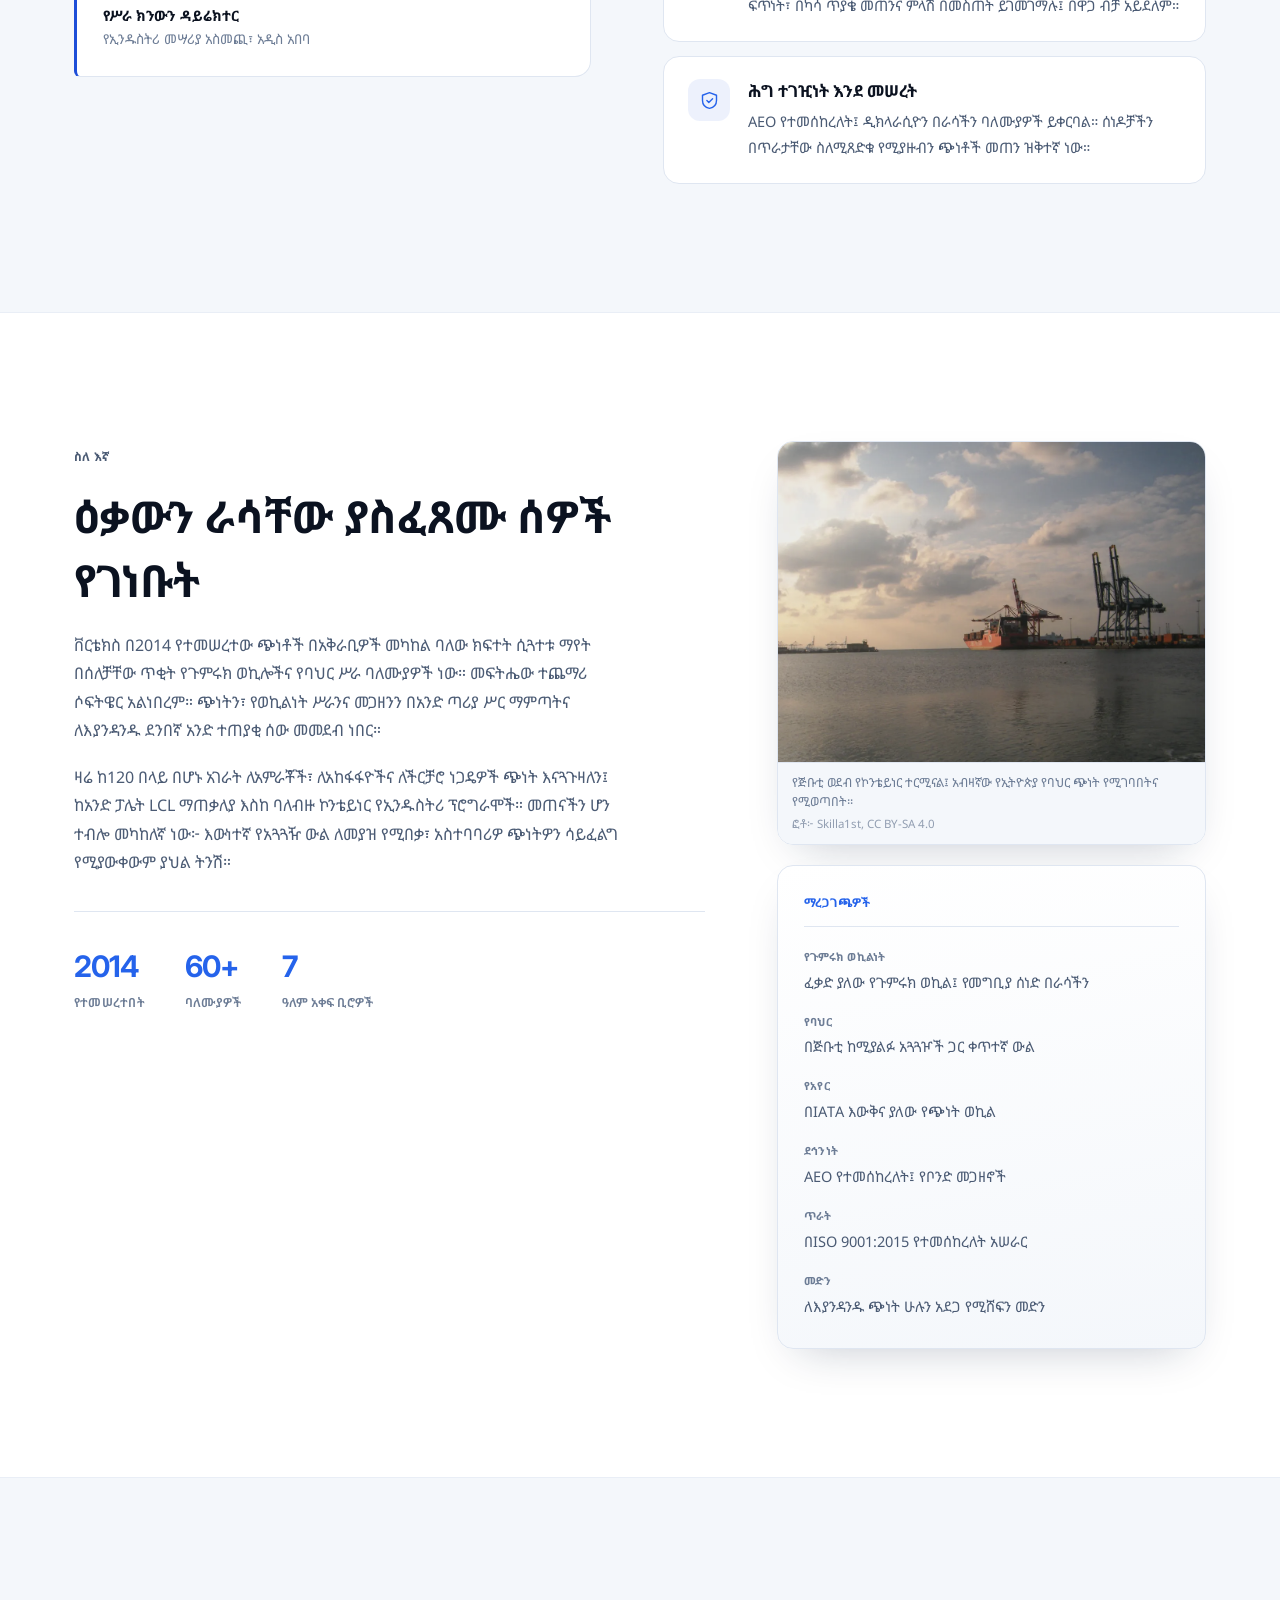
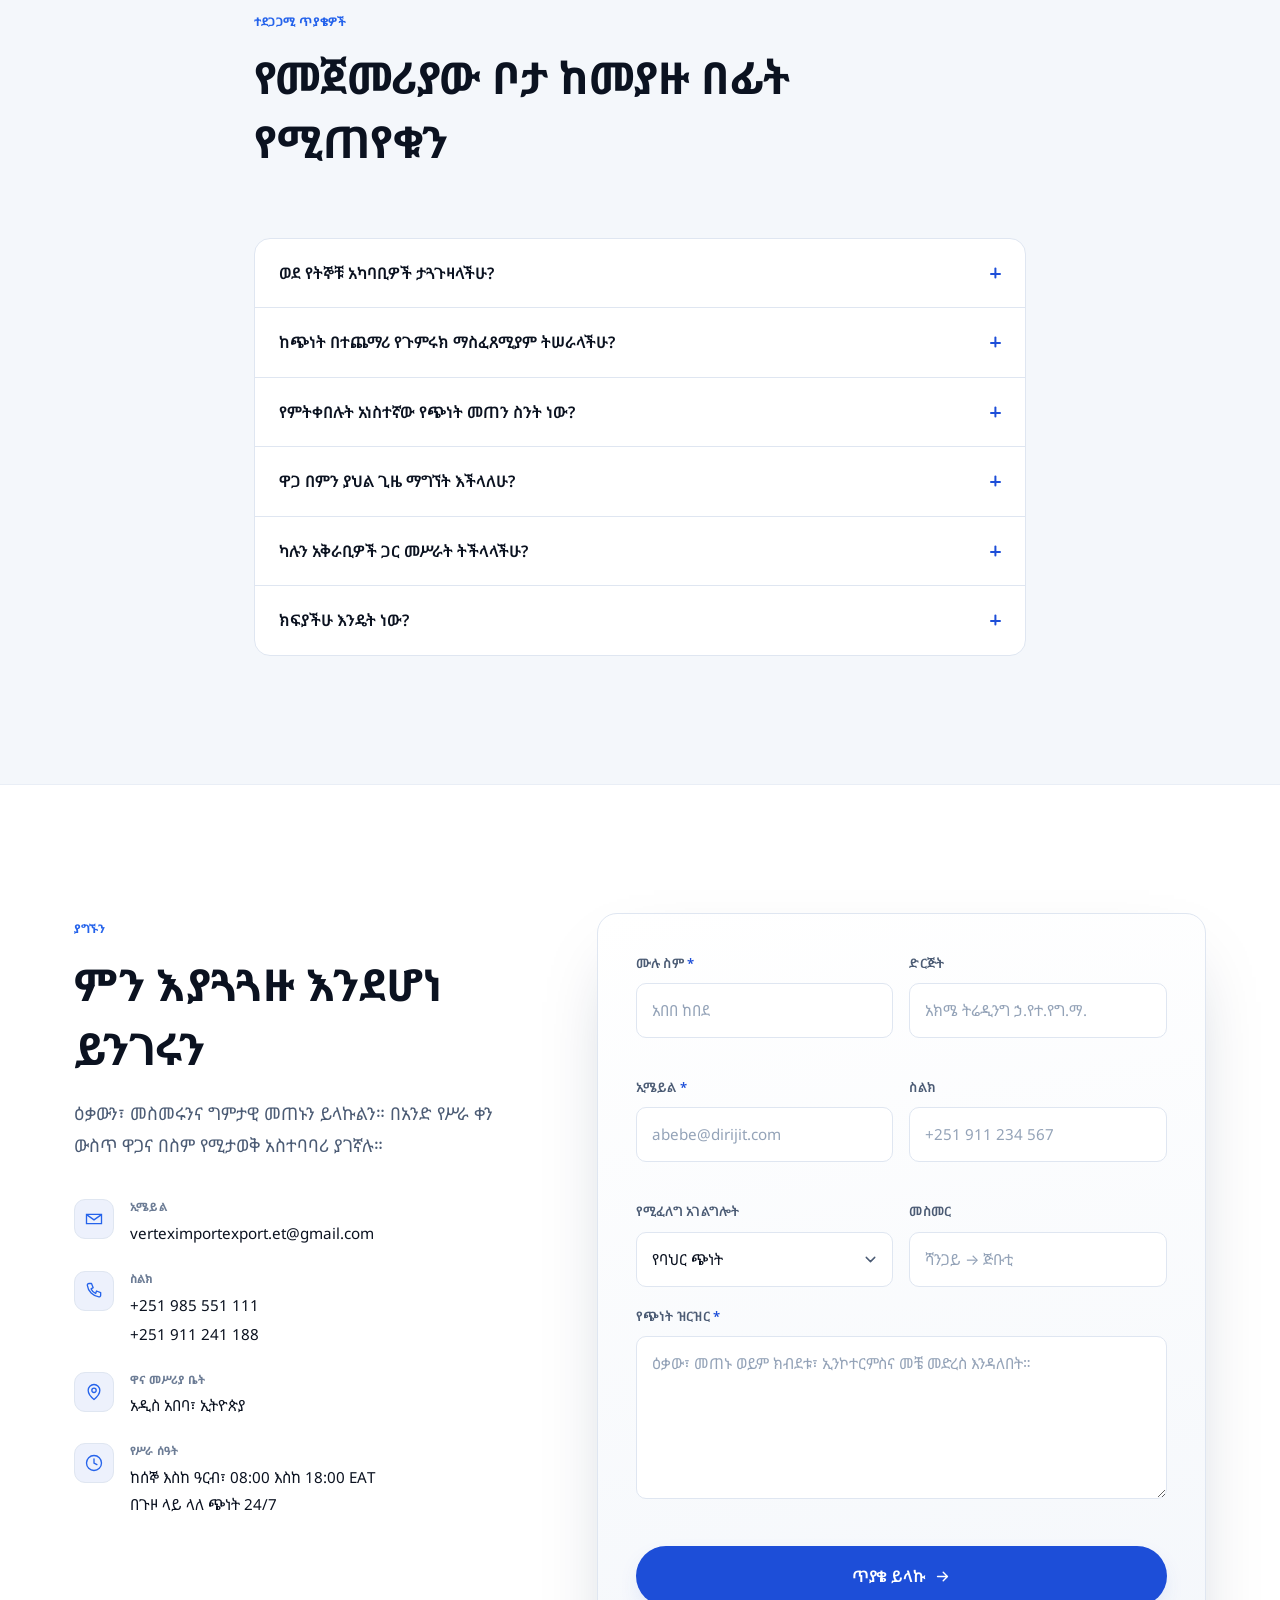
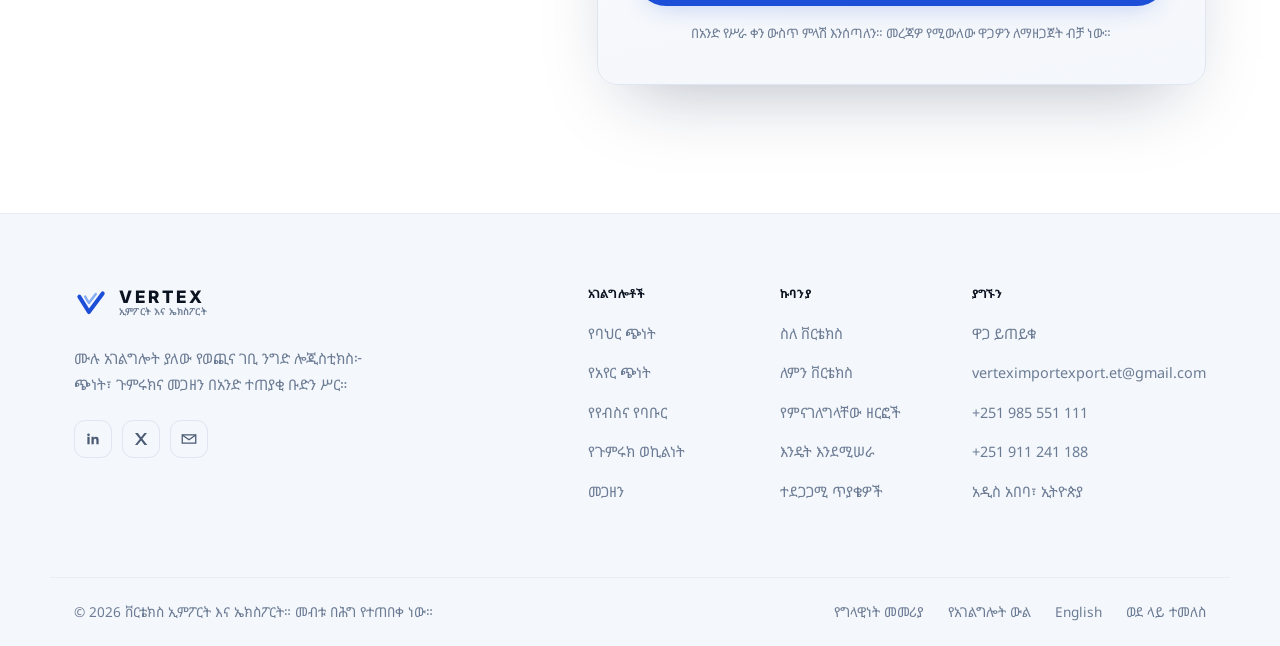
==== commit e3b030fb: "Localise content for an Ethiopian operation - About image is now the container terminal at the Port " ====
--- a/am/index.html
+++ b/am/index.html
@@ -39,7 +39,7 @@
 <link rel="preconnect" href="https://fonts.googleapis.com">
 <link rel="preconnect" href="https://fonts.gstatic.com" crossorigin>
 <link href="https://fonts.googleapis.com/css2?family=Inter:wght@400;500;600;700;800&amp;family=Noto+Sans+Ethiopic:wght@400;500;600;700;800&amp;display=swap" rel="stylesheet">
-<link rel="stylesheet" href="../styles.css">
+<link rel="stylesheet" href="../styles.css?v=3">
 <link rel="preload" as="image" href="../assets/img/hero-port.webp" type="image/webp" fetchpriority="high">
 
 <script type="application/ld+json">
@@ -59,11 +59,8 @@
       "telephone": ["+251985551111", "+251911241188"],
       "address": {
         "@type": "PostalAddress",
-        "streetAddress": "1200 Harbor Gateway, Suite 400",
-        "addressLocality": "Long Beach",
-        "addressRegion": "CA",
-        "postalCode": "90802",
-        "addressCountry": "US"
+        "addressLocality": "Addis Ababa",
+        "addressCountry": "ET"
       },
       "areaServed": { "@type": "Place", "name": "ዓለም አቀፍ" },
       "sameAs": [
@@ -263,8 +260,8 @@
       <p class="trust-label reveal">እውቅናና ትስስር ያለን ከ</p>
       <ul class="trust-list reveal">
         <li>የIATA ጭነት ወኪል</li>
-        <li>በFMC ፈቃድ ያለው NVOCC</li>
-        <li>C-TPAT የተረጋገጠ</li>
+        <li>ፈቃድ ያለው የጉምሩክ አስተላላፊ</li>
+        <li>የቦንድ መጋዘን አንቀሳቃሽ</li>
         <li>AEO የተመሰከረለት</li>
         <li>ISO 9001:2015</li>
       </ul>
@@ -395,8 +392,8 @@
           </p>
           <ul class="card-list">
             <li>የHS ምደባና የዋጋ ትመና</li>
-            <li>የቀረጥ፣ የታሪፍና የFTA ጥቅም ማሳደግ</li>
-            <li>የቦንድ፣ ISF እና AMS ሰነድ ማቅረብ</li>
+            <li>የቀረጥ፣ የታሪፍና የንግድ ስምምነት እፎይታ</li>
+            <li>ዲክላራሲዮን፣ ፈቃድና የባንክ ሰነዶች</li>
           </ul>
         </article>
 
@@ -410,7 +407,7 @@
             በቅጽበት ከሚታይ የዕቃ ቆጠራ ጋር።
           </p>
           <ul class="card-list">
-            <li>የቦንድና የFTZ ማከማቻ</li>
+            <li>የቦንድና ከቀረጥ ነፃ ማከማቻ</li>
             <li>ምርጫ፣ ማሸግና ማጣመር</li>
             <li>ክሮስ-ዶኪንግና ትዕዛዝ ማሟላት</li>
           </ul>
@@ -530,7 +527,7 @@
           </blockquote>
           <cite>
             <strong>የሥራ ክንውን ዳይሬክተር</strong>
-            <span>የኢንዱስትሪ መሣሪያ አስመጪ፣ ሮተርዳም</span>
+            <span>የኢንዱስትሪ መሣሪያ አስመጪ፣ አዲስ አበባ</span>
           </cite>
         </div>
       </div>
@@ -569,7 +566,7 @@
           </span>
           <div>
             <h3>ሕግ ተገዢነት እንደ መሠረት</h3>
-            <p>C-TPAT የተረጋገጠና AEO የተመሰከረለት። ሰነዶቻችን በጥራታቸው ስለሚጸድቁ የሚያዙብን ጭነቶች መጠን ዝቅተኛ ነው።</p>
+            <p>AEO የተመሰከረለት፤ ዲክላራሲዮን በራሳችን ባለሙያዎች ይቀርባል። ሰነዶቻችን በጥራታቸው ስለሚጸድቁ የሚያዙብን ጭነቶች መጠን ዝቅተኛ ነው።</p>
           </div>
         </li>
       </ul>
@@ -605,19 +602,23 @@
       <aside class="about-side reveal">
         <figure class="about-figure">
           <picture>
-            <source type="image/webp" srcset="../assets/img/about-port.webp">
-            <img src="../assets/img/about-port.jpg" width="1100" height="820" loading="lazy" decoding="async"
-                 alt="የሚሠራ የኮንቴይነር ወደብና ክሬኖቹ ከላይ ሲታዩ">
+            <source type="image/webp" srcset="../assets/img/about-djibouti.webp">
+            <img src="../assets/img/about-djibouti.jpg" width="1100" height="820" loading="lazy" decoding="async"
+                 alt="በጅቡቲ ወደብ ፀሐይ ስትጠልቅ የኮንቴይነር ክሬኖችና የመሠረተ መርከብ">
           </picture>
+          <figcaption>
+            የጅቡቲ ወደብ የኮንቴይነር ተርሚናል፤ አብዛኛው የኢትዮጵያ የባህር ጭነት የሚገባበትና የሚወጣበት።
+            <span class="credit">ፎቶ፦ Skilla1st, CC BY-SA 4.0</span>
+          </figcaption>
         </figure>
 
         <div class="about-panel">
         <h3>ማረጋገጫዎች</h3>
         <ul>
           <li><span>የጉምሩክ ወኪልነት</span>ፈቃድ ያለው የጉምሩክ ወኪል፤ የመግቢያ ሰነድ በራሳችን</li>
-          <li><span>የባህር</span>በFMC ፈቃድ ያለው NVOCC፤ ከአጓጓዦች ጋር ቀጥተኛ ውል</li>
+          <li><span>የባህር</span>በጅቡቲ ከሚያልፉ አጓጓዦች ጋር ቀጥተኛ ውል</li>
           <li><span>የአየር</span>በIATA እውቅና ያለው የጭነት ወኪል</li>
-          <li><span>ደኅንነት</span>C-TPAT የተረጋገጠ፣ AEO የተመሰከረለት</li>
+          <li><span>ደኅንነት</span>AEO የተመሰከረለት፤ የቦንድ መጋዘኖች</li>
           <li><span>ጥራት</span>በISO 9001:2015 የተመሰከረለት አሠራር</li>
           <li><span>መድን</span>ለእያንዳንዱ ጭነት ሁሉን አደጋ የሚሸፍን መድን</li>
         </ul>
@@ -700,7 +701,7 @@
             </span>
             <div>
               <h3>ዋና መሥሪያ ቤት</h3>
-              <p>1200 Harbor Gateway, Suite 400<br>ሎንግ ቢች፣ ካሊፎርኒያ 90802</p>
+              <p>አዲስ አበባ፣ ኢትዮጵያ</p>
             </div>
           </li>
           <li>
@@ -709,7 +710,7 @@
             </span>
             <div>
               <h3>የሥራ ሰዓት</h3>
-              <p>ሰኞ-ዓርብ፣ 08:00-18:00 PT<br>በጉዞ ላይ ላለ ጭነት 24/7</p>
+              <p>ከሰኞ እስከ ዓርብ፣ 08:00 እስከ 18:00 EAT<br>በጉዞ ላይ ላለ ጭነት 24/7</p>
             </div>
           </li>
         </ul>
@@ -856,7 +857,7 @@
           <li><a href="mailto:verteximportexport.et@gmail.com">verteximportexport.et@gmail.com</a></li>
           <li><a href="tel:+251985551111">+251 985 551 111</a></li>
           <li><a href="tel:+251911241188">+251 911 241 188</a></li>
-          <li><span>ሎንግ ቢች፣ ካሊፎርኒያ</span></li>
+          <li><span>አዲስ አበባ፣ ኢትዮጵያ</span></li>
         </ul>
       </div>
     </nav>
@@ -873,6 +874,6 @@
   </div>
 </footer>
 
-<script src="../script.js" defer></script>
+<script src="../script.js?v=3" defer></script>
 </body>
 </html>
--- a/styles.css
+++ b/styles.css
@@ -787,9 +787,28 @@
   overflow: hidden;
   box-shadow: var(--shadow);
 }
+.about-figure figcaption {
+  padding: 11px 14px 12px;
+  border-top: 1px solid var(--line);
+  background: var(--bg-alt);
+  color: var(--text-dim);
+  font-size: 0.78rem;
+  line-height: 1.5;
+}
+.about-figure .credit {
+  display: block;
+  margin-top: 3px;
+  opacity: 0.72;
+  font-size: 0.72rem;
+}
+
 .about-figure img {
+  /* height must be stated. height:100% would fill the figure and let
+     overflow:hidden clip the caption; omitting height lets the img's
+     height="820" attribute win over aspect-ratio. auto is the fix. */
+  display: block;
   width: 100%;
-  height: 100%;
+  height: auto;
   aspect-ratio: 4 / 3;
   object-fit: cover;
   filter: var(--photo-filter-tile);
